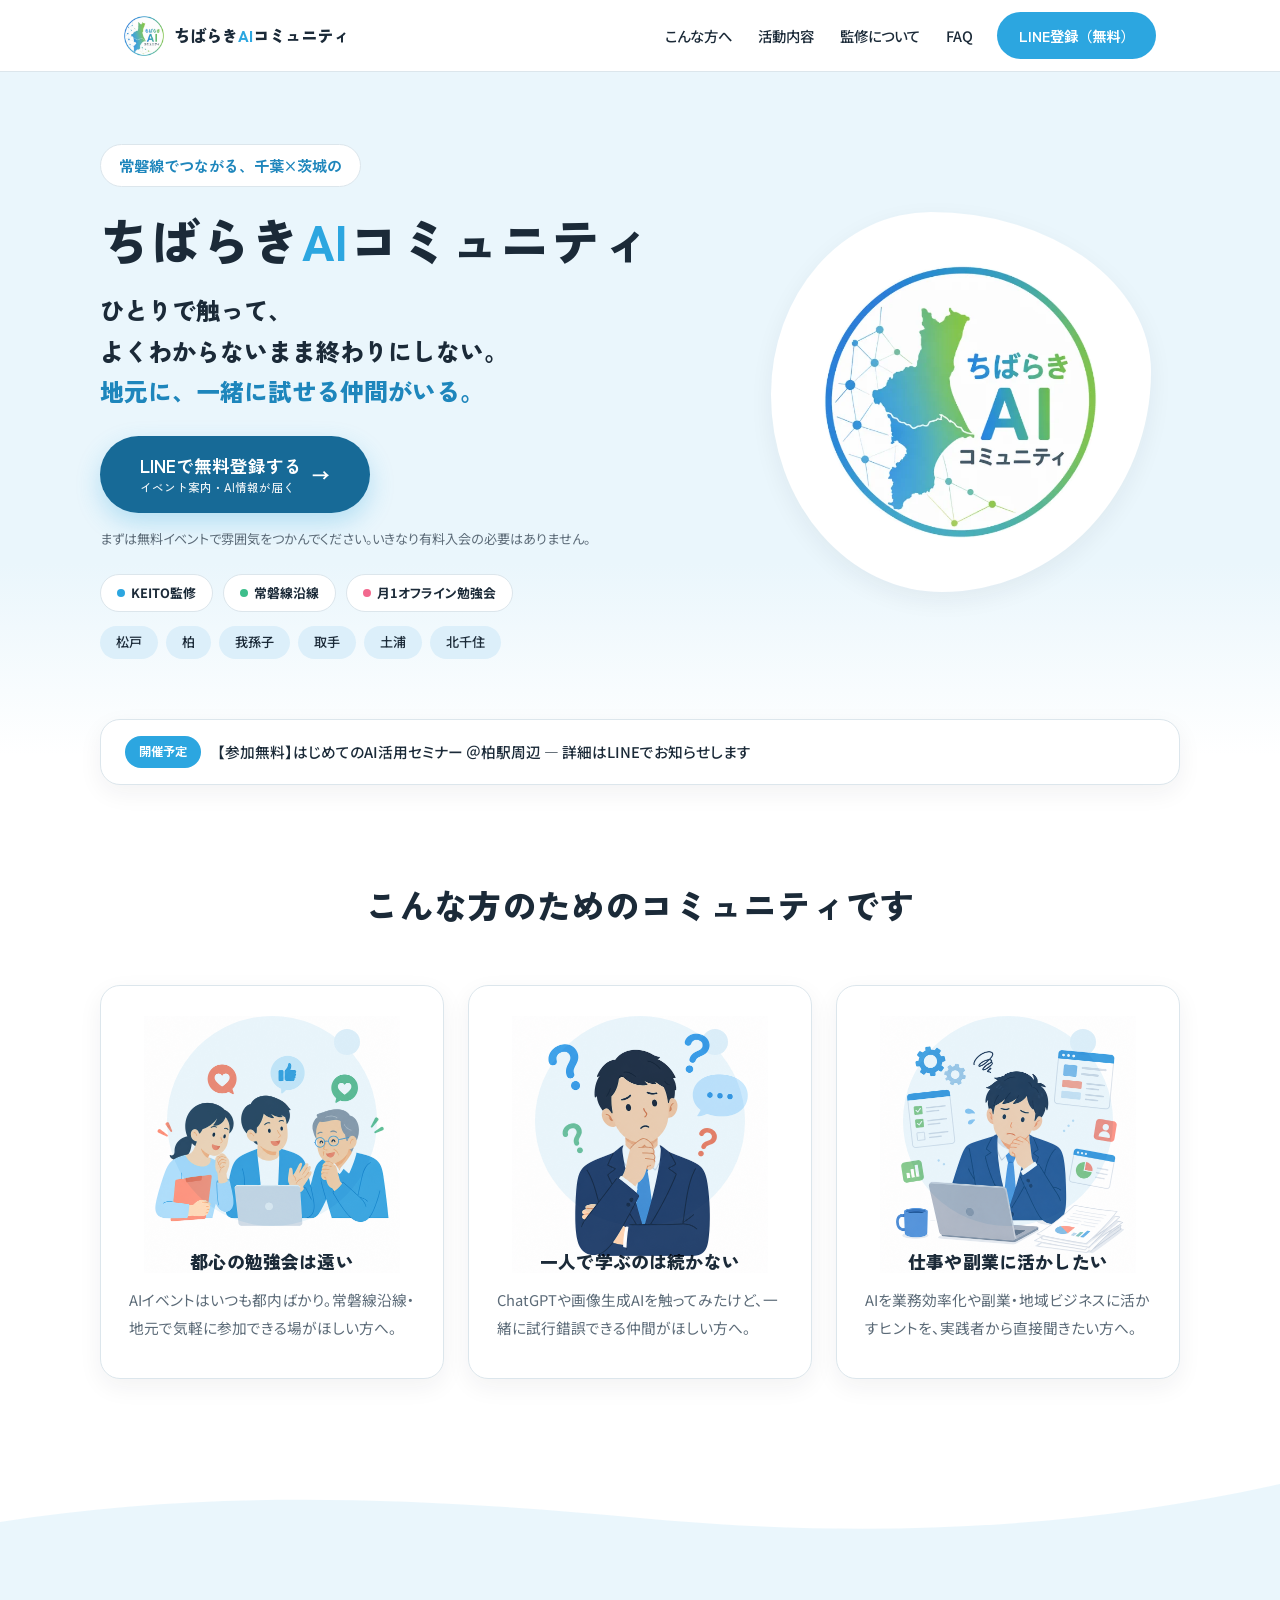
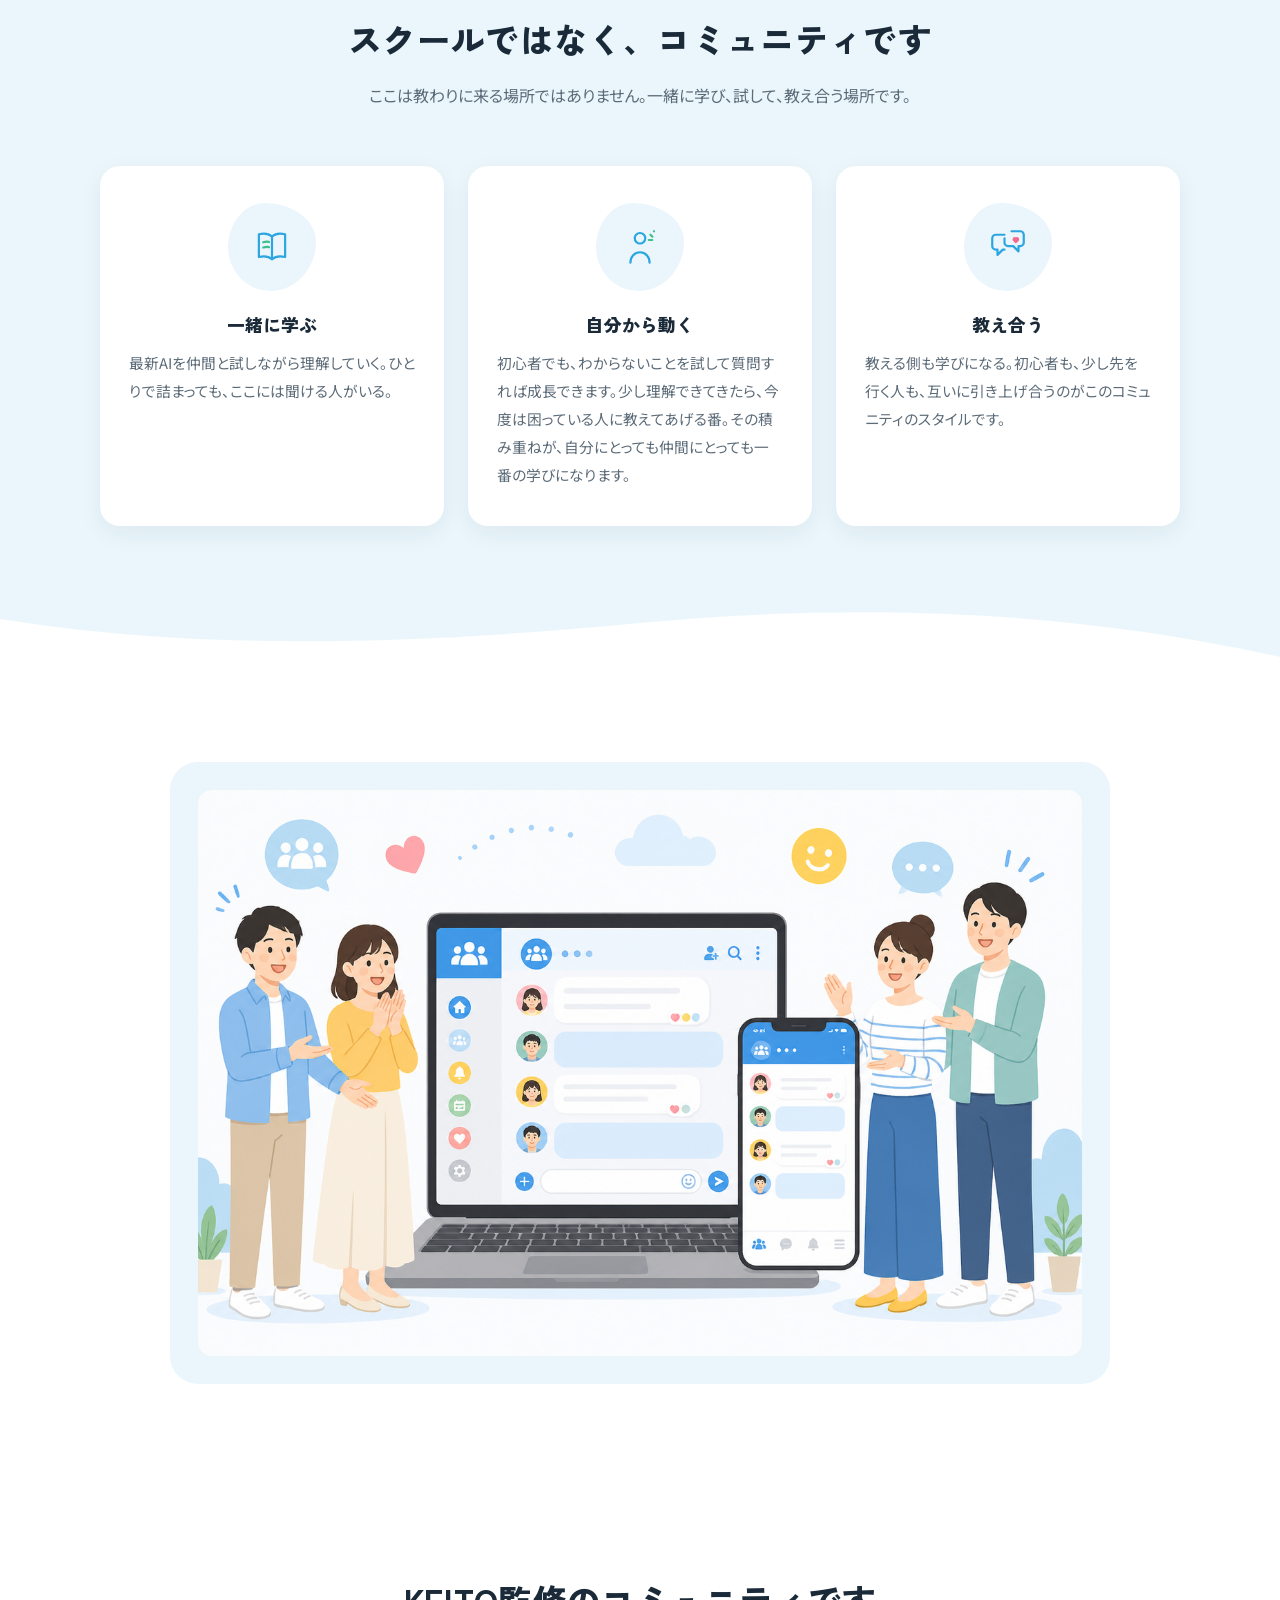
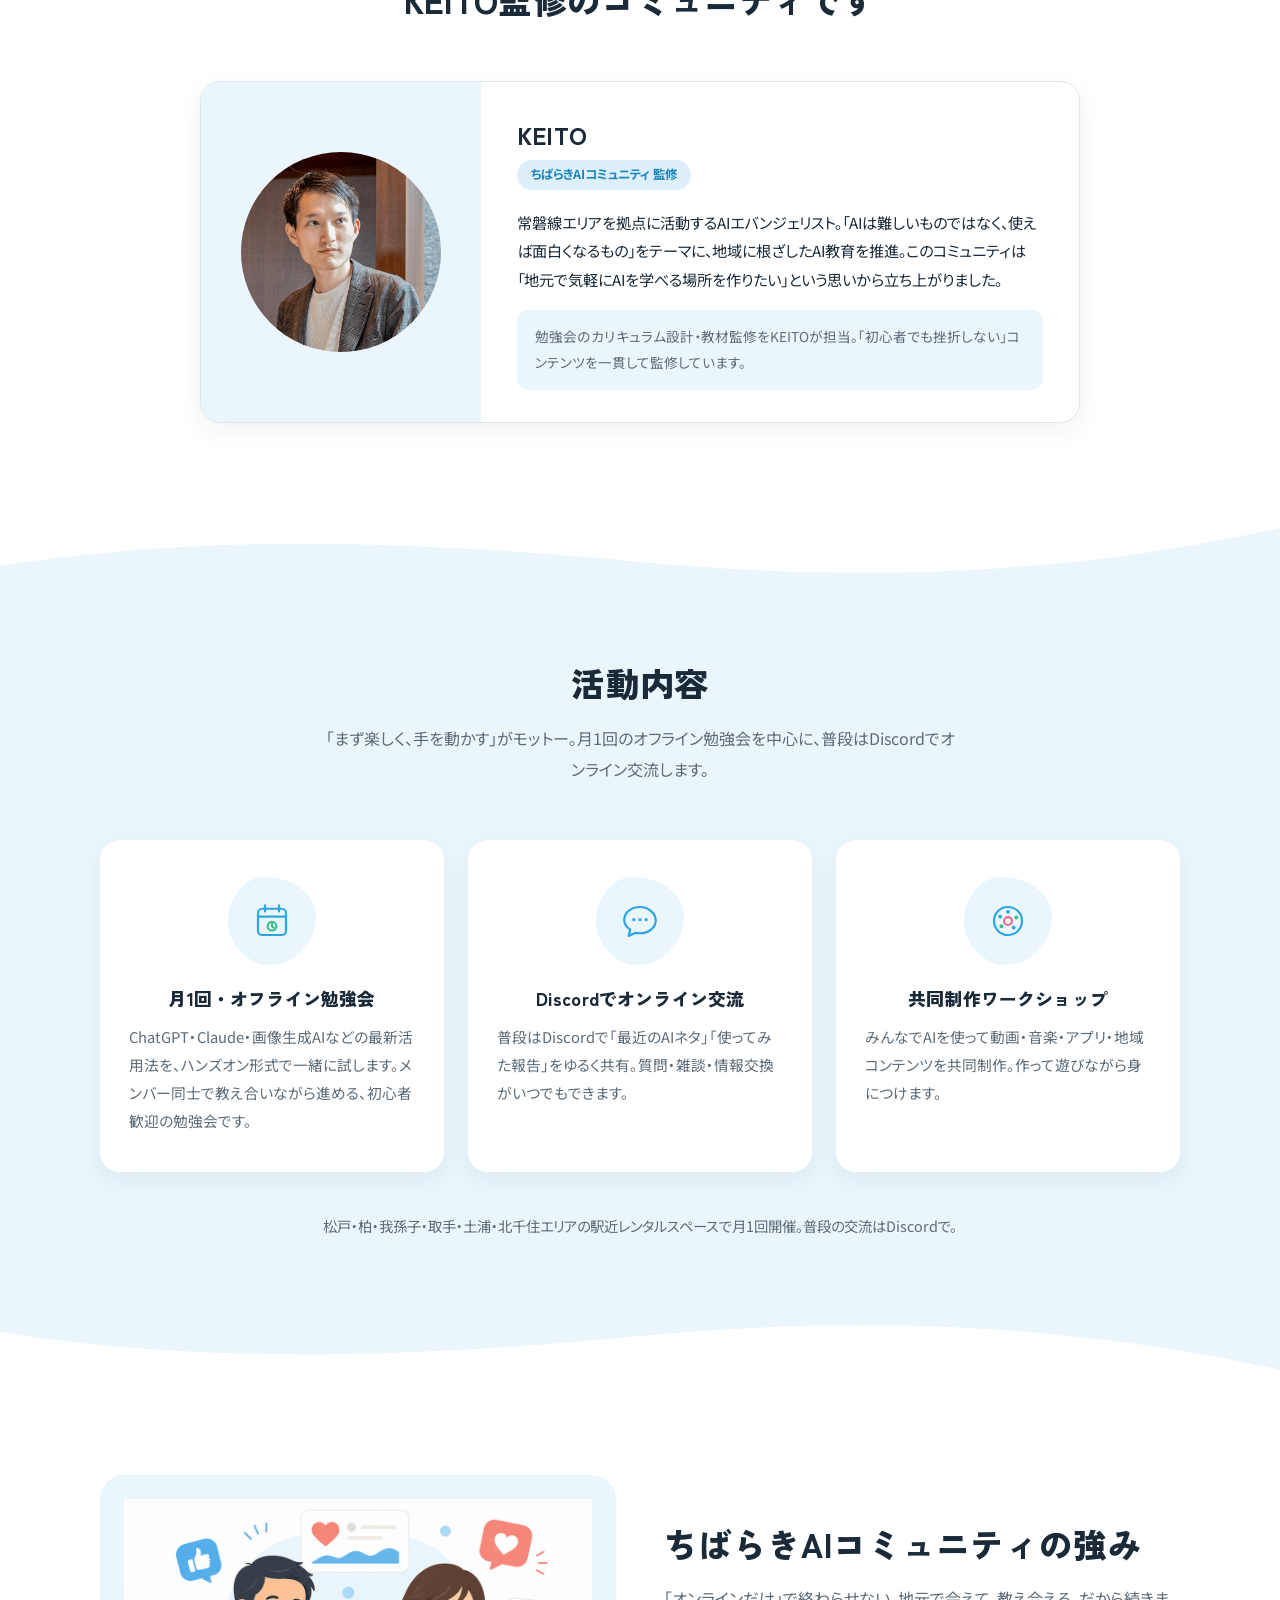
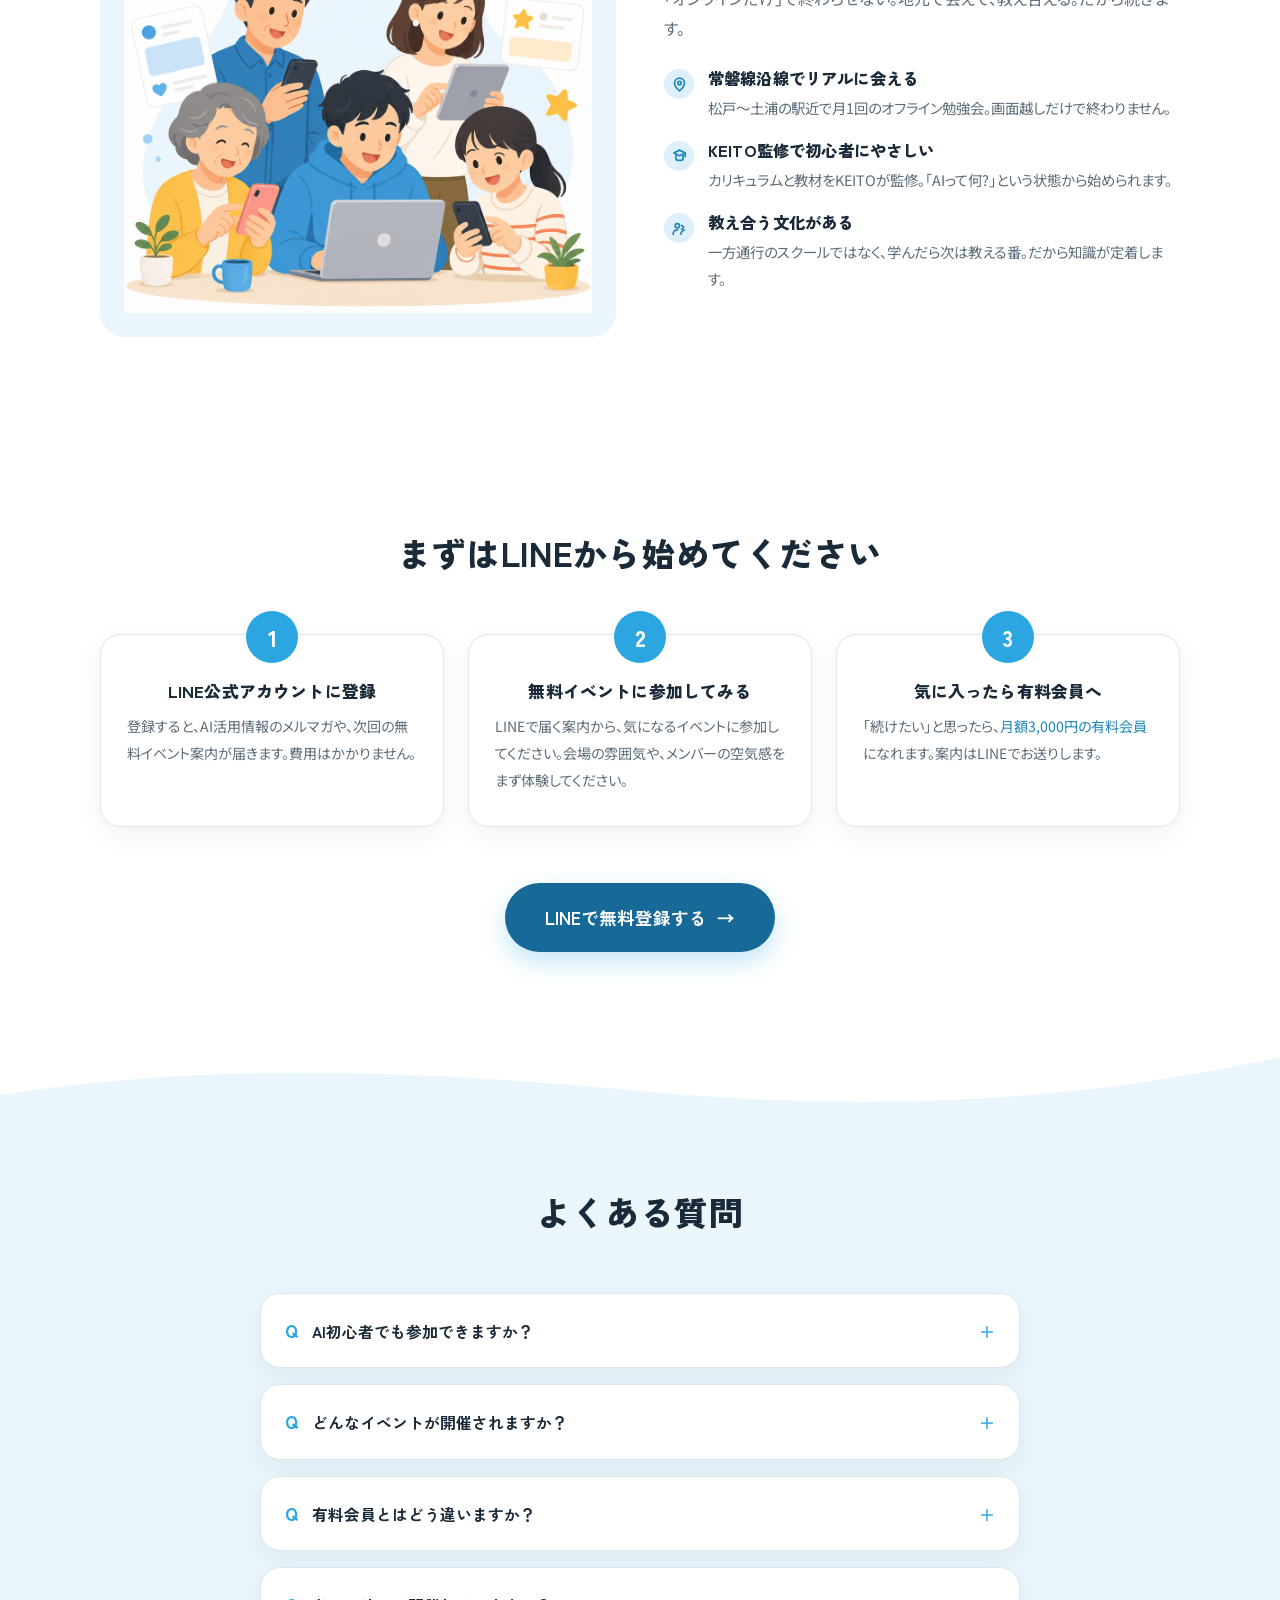
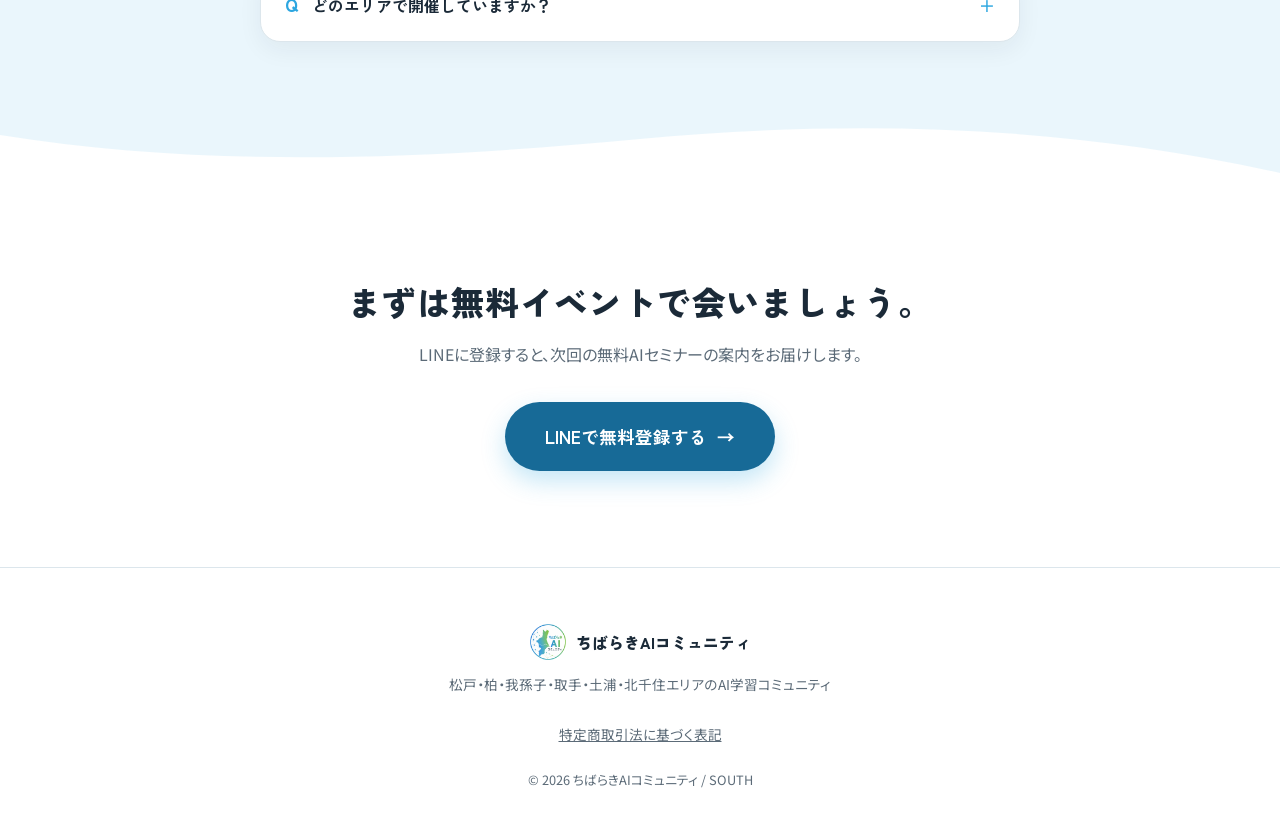
==== index.html @ 7f2c3fdc "design v4 (commune-style): flat illustration 課題 section + center-device & strength 2-col layouts - 課" ====
<!DOCTYPE html>
<html lang="ja">
<head>
  <meta charset="UTF-8">
  <meta name="viewport" content="width=device-width, initial-scale=1.0">
  <title>ちばらきAIコミュニティ｜千葉×茨城・常磐線沿線のAI学習コミュニティ</title>
  <meta name="description" content="松戸・柏・我孫子・取手・土浦・北千住エリアで活動する、オフライン交流重視のAIコミュニティ。KEITOさん監修。まずはLINEでイベント情報を受け取ってください。">
  <meta property="og:title" content="ちばらきAIコミュニティ">
  <meta property="og:description" content="松戸・柏・我孫子・取手・土浦・北千住エリアで活動する、オフライン交流重視のAIコミュニティ。KEITOさん監修。">
  <meta property="og:type" content="website">
  <meta property="og:image" content="assets/logo.png">
  <link rel="icon" type="image/png" href="assets/favicon.png">
  <link rel="apple-touch-icon" href="assets/apple-touch-icon.png">
  <link rel="preconnect" href="https://fonts.googleapis.com">
  <link rel="preconnect" href="https://fonts.gstatic.com" crossorigin>
  <link href="https://fonts.googleapis.com/css2?family=Zen+Kaku+Gothic+New:wght@700;900&family=Noto+Sans+JP:wght@400;500;700&display=swap" rel="stylesheet">
  <link rel="stylesheet" href="style.css">
</head>
<body>

  <header class="site-header">
    <div class="header-inner">
      <a href="index.html" class="brand">
        <img src="assets/logo.webp" alt="ちばらきAIコミュニティ ロゴ" class="brand-logo">
        <span class="brand-name">ちばらき<span class="brand-ai">AI</span>コミュニティ</span>
      </a>
      <nav class="global-nav" aria-label="グローバルナビゲーション">
        <ul>
          <li><a href="#audience">こんな方へ</a></li>
          <li><a href="#activities">活動内容</a></li>
          <li><a href="#keito">監修について</a></li>
          <li><a href="#faq">FAQ</a></li>
        </ul>
      </nav>
      <a href="https://lin.ee/UhTqLIS" class="btn btn-header" target="_blank" rel="noopener noreferrer">LINE登録（無料）</a>
    </div>
  </header>

  <!-- ヒーロー -->
  <section class="hero">
    <div class="hero-inner">
      <div class="hero-text">
        <p class="hero-eyebrow">常磐線でつながる、千葉×茨城の</p>
        <h1 class="hero-title">ちばらき<span class="brand-ai">AI</span>コミュニティ</h1>
        <p class="hero-statement">ひとりで触って、<br>よくわからないまま終わりにしない。<br><span class="statement-strong">地元に、一緒に試せる仲間がいる。</span></p>
        <div class="hero-cta-area">
          <a href="https://lin.ee/UhTqLIS" class="btn btn-primary" target="_blank" rel="noopener noreferrer">
            <span class="btn-inner">
              <span>LINEで無料登録する</span>
              <span class="btn-sub">イベント案内・AI情報が届く</span>
            </span>
            <span class="btn-arrow" aria-hidden="true">→</span>
          </a>
          <p class="hero-note">まずは無料イベントで雰囲気をつかんでください。いきなり有料入会の必要はありません。</p>
        </div>
        <div class="trust-badges" aria-label="コミュニティの特徴">
          <span class="trust-badge"><span class="dot" aria-hidden="true"></span>KEITO監修</span>
          <span class="trust-badge"><span class="dot green" aria-hidden="true"></span>常磐線沿線</span>
          <span class="trust-badge"><span class="dot pink" aria-hidden="true"></span>月1オフライン勉強会</span>
        </div>
        <div class="area-chips" aria-label="活動エリア">
          <span class="area-chip">松戸</span>
          <span class="area-chip">柏</span>
          <span class="area-chip">我孫子</span>
          <span class="area-chip">取手</span>
          <span class="area-chip">土浦</span>
          <span class="area-chip">北千住</span>
        </div>
      </div>
      <div class="hero-visual" aria-hidden="true">
        <div class="hero-blob">
          <img src="assets/logo.webp" alt="">
        </div>
      </div>
    </div>
  </section>

  <!-- お知らせバー -->
  <div class="news-bar">
    <div class="news-bar-inner">
      <span class="news-tag">開催予定</span>
      <p class="news-text">【参加無料】はじめてのAI活用セミナー ＠柏駅周辺 — 詳細はLINEでお知らせします</p>
    </div>
  </div>

  <!-- こんな方へ -->
  <section class="section" id="audience">
    <div class="section-inner">
      <h2 class="section-title reveal">こんな方のためのコミュニティです</h2>
      <div class="card-grid">
        <div class="card card--illus reveal">
          <div class="kadai-figure" aria-hidden="true">
            <img src="assets/illust/kadai-3.png" alt="">
          </div>
          <h3>都心の勉強会は遠い</h3>
          <p>AIイベントはいつも都内ばかり。常磐線沿線・地元で気軽に参加できる場がほしい方へ。</p>
        </div>
        <div class="card card--illus reveal">
          <div class="kadai-figure" aria-hidden="true">
            <img src="assets/illust/kadai-1.png" alt="">
          </div>
          <h3>一人で学ぶのは続かない</h3>
          <p>ChatGPTや画像生成AIを触ってみたけど、一緒に試行錯誤できる仲間がほしい方へ。</p>
        </div>
        <div class="card card--illus reveal">
          <div class="kadai-figure" aria-hidden="true">
            <img src="assets/illust/kadai-2.png" alt="">
          </div>
          <h3>仕事や副業に活かしたい</h3>
          <p>AIを業務効率化や副業・地域ビジネスに活かすヒントを、実践者から直接聞きたい方へ。</p>
        </div>
      </div>
    </div>
  </section>

  <!-- コンセプト -->
  <section class="section sec-sky has-curve-top has-curve-bottom" id="concept">
    <div class="curve curve-top" aria-hidden="true">
      <svg viewBox="0 0 1440 64" preserveAspectRatio="none"><path d="M0,0 L1440,0 L1440,10 C1200,58 960,64 720,44 C480,24 240,14 0,48 Z" fill="#FFFFFF"/></svg>
    </div>
    <div class="section-inner">
      <h2 class="section-title reveal">スクールではなく、コミュニティです</h2>
      <p class="section-lead reveal">ここは教わりに来る場所ではありません。一緒に学び、試して、教え合う場所です。</p>
      <div class="card-grid">
        <div class="card reveal">
          <div class="card-blob" aria-hidden="true">
            <svg viewBox="0 0 48 48" fill="none" stroke="#2CA6E0" stroke-width="2.5" stroke-linecap="round" stroke-linejoin="round">
              <path d="M24 12c-4-3.5-9.5-4-15-2.5v26C14.5 34 20 34.5 24 38c4-3.5 9.5-4 15-2.5v-26C33.5 8 28 8.5 24 12Z"/>
              <path d="M24 12v26"/>
              <path d="M14 18.5c2.3-.6 4.6-.7 6.5-.3M14 24.5c2.3-.6 4.6-.7 6.5-.3" stroke="#3DBE8B"/>
            </svg>
          </div>
          <h3>一緒に学ぶ</h3>
          <p>最新AIを仲間と試しながら理解していく。ひとりで詰まっても、ここには聞ける人がいる。</p>
        </div>
        <div class="card reveal">
          <div class="card-blob" aria-hidden="true">
            <svg viewBox="0 0 48 48" fill="none" stroke="#2CA6E0" stroke-width="2.5" stroke-linecap="round" stroke-linejoin="round">
              <circle cx="24" cy="14" r="6"/>
              <path d="M13 42c0-7 4.9-12 11-12s11 5 11 12"/>
              <path d="M36 10l2.2 2.2M40 6l.01.01" stroke="#3DBE8B"/>
              <path d="M34 16h4" stroke="#3DBE8B"/>
            </svg>
          </div>
          <h3>自分から動く</h3>
          <p>初心者でも、わからないことを試して質問すれば成長できます。少し理解できてきたら、今度は困っている人に教えてあげる番。その積み重ねが、自分にとっても仲間にとっても一番の学びになります。</p>
        </div>
        <div class="card reveal">
          <div class="card-blob" aria-hidden="true">
            <svg viewBox="0 0 48 48" fill="none" stroke="#2CA6E0" stroke-width="2.5" stroke-linecap="round" stroke-linejoin="round">
              <path d="M20 10h-10a4 4 0 0 0-4 4v9a4 4 0 0 0 4 4h2v6l6-6h2"/>
              <path d="M28 6h10a4 4 0 0 1 4 4v9a4 4 0 0 1-4 4h-2v6l-6-6h-6a4 4 0 0 1-4-4v-5"/>
              <path d="M31 12.5c1-1.1 2.7-1.1 3.6 0 .9 1 .9 2.6 0 3.6L31.5 19l-3.1-2.9c-.9-1-.9-2.6 0-3.6 1-1.1 2.6-1.1 3.6 0Z" fill="#F2698E" stroke="none" transform="translate(1.5 1)"/>
            </svg>
          </div>
          <h3>教え合う</h3>
          <p>教える側も学びになる。初心者も、少し先を行く人も、互いに引き上げ合うのがこのコミュニティのスタイルです。</p>
        </div>
      </div>
    </div>
    <div class="curve curve-bottom" aria-hidden="true">
      <svg viewBox="0 0 1440 64" preserveAspectRatio="none"><path d="M0,64 L1440,64 L1440,54 C1200,6 960,0 720,20 C480,40 240,50 0,16 Z" fill="#FFFFFF"/></svg>
    </div>
  </section>

  <!-- ①中央デバイス＋左右人物 -->
  <section class="section device-section">
    <div class="section-inner">
      <div class="device-panel reveal">
        <img src="assets/illust/hero-devices.png" alt="オンラインのDiscordとオフラインの勉強会で、仲間と一緒にAIを学び合うイメージ">
      </div>
    </div>
  </section>

  <!-- 監修 -->
  <section class="section" id="keito">
    <div class="section-inner">
      <h2 class="section-title reveal">KEITO監修のコミュニティです</h2>
      <div class="trust-card reveal">
        <div class="trust-card-photo">
          <img src="assets/keito.png" alt="KEITOさんの写真">
        </div>
        <div class="trust-card-body">
          <h3 class="trust-card-name">KEITO</h3>
          <span class="trust-card-role">ちばらきAIコミュニティ 監修</span>
          <p class="trust-card-bio">常磐線エリアを拠点に活動するAIエバンジェリスト。「AIは難しいものではなく、使えば面白くなるもの」をテーマに、地域に根ざしたAI教育を推進。このコミュニティは「地元で気軽にAIを学べる場所を作りたい」という思いから立ち上がりました。</p>
          <p class="trust-card-note">勉強会のカリキュラム設計・教材監修をKEITOが担当。「初心者でも挫折しない」コンテンツを一貫して監修しています。</p>
        </div>
      </div>
    </div>
  </section>

  <!-- 活動内容 -->
  <section class="section sec-sky has-curve-top has-curve-bottom" id="activities">
    <div class="curve curve-top" aria-hidden="true">
      <svg viewBox="0 0 1440 64" preserveAspectRatio="none"><path d="M0,0 L1440,0 L1440,10 C1200,58 960,64 720,44 C480,24 240,14 0,48 Z" fill="#FFFFFF"/></svg>
    </div>
    <div class="section-inner">
      <h2 class="section-title reveal">活動内容</h2>
      <p class="section-lead reveal">「まず楽しく、手を動かす」がモットー。月1回のオフライン勉強会を中心に、普段はDiscordでオンライン交流します。</p>
      <div class="card-grid">
        <div class="card reveal">
          <div class="card-blob" aria-hidden="true">
            <svg viewBox="0 0 48 48" fill="none" stroke="#2CA6E0" stroke-width="2.5" stroke-linecap="round" stroke-linejoin="round">
              <rect x="8" y="10" width="32" height="30" rx="5"/>
              <path d="M8 19h32"/>
              <path d="M16 6v7M32 6v7"/>
              <circle cx="24" cy="30" r="5" stroke="#3DBE8B"/>
              <path d="M24 27.5v2.5l1.8 1.5" stroke="#3DBE8B"/>
            </svg>
          </div>
          <h3>月1回・オフライン勉強会</h3>
          <p>ChatGPT・Claude・画像生成AIなどの最新活用法を、ハンズオン形式で一緒に試します。メンバー同士で教え合いながら進める、初心者歓迎の勉強会です。</p>
        </div>
        <div class="card reveal">
          <div class="card-blob" aria-hidden="true">
            <svg viewBox="0 0 48 48" fill="none" stroke="#2CA6E0" stroke-width="2.5" stroke-linecap="round" stroke-linejoin="round">
              <path d="M24 8c-9.9 0-18 6.5-18 14.5 0 4.6 2.7 8.7 6.9 11.3L11 41l8-3.5c1.6.3 3.3.5 5 .5 9.9 0 18-6.5 18-14.5S33.9 8 24 8Z"/>
              <circle cx="17" cy="22.5" r="1.8" fill="#2CA6E0" stroke="none"/>
              <circle cx="24" cy="22.5" r="1.8" fill="#2CA6E0" stroke="none"/>
              <circle cx="31" cy="22.5" r="1.8" fill="#2CA6E0" stroke="none"/>
            </svg>
          </div>
          <h3>Discordでオンライン交流</h3>
          <p>普段はDiscordで「最近のAIネタ」「使ってみた報告」をゆるく共有。質問・雑談・情報交換がいつでもできます。</p>
        </div>
        <div class="card reveal">
          <div class="card-blob" aria-hidden="true">
            <svg viewBox="0 0 48 48" fill="none" stroke="#2CA6E0" stroke-width="2.5" stroke-linecap="round" stroke-linejoin="round">
              <circle cx="24" cy="24" r="16"/>
              <circle cx="24" cy="24" r="4.5" stroke="#F2698E"/>
              <circle cx="24" cy="13.5" r="2.2" fill="#2CA6E0" stroke="none"/>
              <circle cx="33.5" cy="20" r="2.2" fill="#3DBE8B" stroke="none"/>
              <circle cx="30.5" cy="31.5" r="2.2" fill="#2CA6E0" stroke="none"/>
              <circle cx="16.5" cy="30" r="2.2" fill="#3DBE8B" stroke="none"/>
              <circle cx="15" cy="19" r="2.2" fill="#2CA6E0" stroke="none"/>
            </svg>
          </div>
          <h3>共同制作ワークショップ</h3>
          <p>みんなでAIを使って動画・音楽・アプリ・地域コンテンツを共同制作。作って遊びながら身につけます。</p>
        </div>
      </div>
      <p class="grid-note reveal">松戸・柏・我孫子・取手・土浦・北千住エリアの駅近レンタルスペースで月1回開催。普段の交流はDiscordで。</p>
    </div>
    <div class="curve curve-bottom" aria-hidden="true">
      <svg viewBox="0 0 1440 64" preserveAspectRatio="none"><path d="M0,64 L1440,64 L1440,54 C1200,6 960,0 720,20 C480,40 240,50 0,16 Z" fill="#FFFFFF"/></svg>
    </div>
  </section>

  <!-- ②左大イラスト＋右テキスト：ちばらきAIの強み -->
  <section class="section strength-section">
    <div class="section-inner">
      <div class="strength-grid">
        <div class="strength-visual reveal">
          <img src="assets/illust/strength-group.png" alt="スマホ・PC・タブレットを使いながら、世代を超えて交流するちばらきAIコミュニティのメンバー">
        </div>
        <div class="strength-body reveal">
          <h2 class="section-title">ちばらきAIコミュニティの強み</h2>
          <p class="strength-lead">「オンラインだけ」で終わらせない。地元で会えて、教え合える。だから続きます。</p>
          <ul class="strength-list">
            <li>
              <span class="strength-ic" aria-hidden="true">
                <svg viewBox="0 0 24 24" fill="none" stroke="#1E86BC" stroke-width="2.4" stroke-linecap="round" stroke-linejoin="round"><path d="M12 21s-7-5.5-7-11a7 7 0 0 1 14 0c0 5.5-7 11-7 11Z"/><circle cx="12" cy="10" r="2.4"/></svg>
              </span>
              <div>
                <h3>常磐線沿線でリアルに会える</h3>
                <p>松戸〜土浦の駅近で月1回のオフライン勉強会。画面越しだけで終わりません。</p>
              </div>
            </li>
            <li>
              <span class="strength-ic" aria-hidden="true">
                <svg viewBox="0 0 24 24" fill="none" stroke="#1E86BC" stroke-width="2.4" stroke-linecap="round" stroke-linejoin="round"><path d="M4 7l8-4 8 4-8 4-8-4Z"/><path d="M7 9.5V15c0 1.4 2.2 2.5 5 2.5s5-1.1 5-2.5V9.5"/><path d="M20 7v5"/></svg>
              </span>
              <div>
                <h3>KEITO監修で初心者にやさしい</h3>
                <p>カリキュラムと教材をKEITOが監修。「AIって何?」という状態から始められます。</p>
              </div>
            </li>
            <li>
              <span class="strength-ic" aria-hidden="true">
                <svg viewBox="0 0 24 24" fill="none" stroke="#1E86BC" stroke-width="2.4" stroke-linecap="round" stroke-linejoin="round"><path d="M9 11a3 3 0 1 0 0-6 3 3 0 0 0 0 6Z"/><path d="M3 20c0-3.3 2.7-6 6-6"/><path d="M15 13a2.6 2.6 0 1 0 0-5.2"/><path d="M14 20c0-2.8 2-5 5-5.5"/></svg>
              </span>
              <div>
                <h3>教え合う文化がある</h3>
                <p>一方通行のスクールではなく、学んだら次は教える番。だから知識が定着します。</p>
              </div>
            </li>
          </ul>
        </div>
      </div>
    </div>
  </section>

  <!-- ステップ -->
  <section class="section" id="steps">
    <div class="section-inner">
      <h2 class="section-title reveal">まずはLINEから始めてください</h2>
      <div class="step-list">
        <div class="step-item reveal">
          <span class="step-num" aria-hidden="true">1</span>
          <h3>LINE公式アカウントに登録</h3>
          <p>登録すると、AI活用情報のメルマガや、次回の無料イベント案内が届きます。費用はかかりません。</p>
        </div>
        <div class="step-item reveal">
          <span class="step-num" aria-hidden="true">2</span>
          <h3>無料イベントに参加してみる</h3>
          <p>LINEで届く案内から、気になるイベントに参加してください。会場の雰囲気や、メンバーの空気感をまず体験してください。</p>
        </div>
        <div class="step-item reveal">
          <span class="step-num" aria-hidden="true">3</span>
          <h3>気に入ったら有料会員へ</h3>
          <p>「続けたい」と思ったら、<a href="membership.html">月額3,000円の有料会員</a>になれます。案内はLINEでお送りします。</p>
        </div>
      </div>
      <div class="step-cta reveal">
        <a href="https://lin.ee/UhTqLIS" class="btn btn-primary" target="_blank" rel="noopener noreferrer">LINEで無料登録する <span class="btn-arrow" aria-hidden="true">→</span></a>
      </div>
    </div>
  </section>

  <!-- FAQ -->
  <section class="section sec-sky has-curve-top has-curve-bottom" id="faq">
    <div class="curve curve-top" aria-hidden="true">
      <svg viewBox="0 0 1440 64" preserveAspectRatio="none"><path d="M0,0 L1440,0 L1440,10 C1200,58 960,64 720,44 C480,24 240,14 0,48 Z" fill="#FFFFFF"/></svg>
    </div>
    <div class="section-inner">
      <h2 class="section-title reveal">よくある質問</h2>
      <div class="faq-list">
        <details class="faq-item reveal">
          <summary><span class="faq-q">Q</span>AI初心者でも参加できますか？<span class="faq-toggle" aria-hidden="true">＋</span></summary>
          <p class="faq-a">はい、むしろ初心者歓迎です。「AIって何?」という状態から参加された方も多く、講師とメンバーが丁寧にサポートします。</p>
        </details>
        <details class="faq-item reveal">
          <summary><span class="faq-q">Q</span>どんなイベントが開催されますか？<span class="faq-toggle" aria-hidden="true">＋</span></summary>
          <p class="faq-a">月1回のオフライン勉強会を開催しています。普段はDiscordでオンライン交流します。直近の開催情報はLINEでお知らせします。</p>
        </details>
        <details class="faq-item reveal">
          <summary><span class="faq-q">Q</span>有料会員とはどう違いますか？<span class="faq-toggle" aria-hidden="true">＋</span></summary>
          <p class="faq-a">LINE登録（無料）はイベント情報とAIメルマガを受け取れます。有料会員（月額3,000円）は月1回オフライン勉強会・Discord・アーカイブが使えます。案内はLINEでお送りします。</p>
        </details>
        <details class="faq-item reveal">
          <summary><span class="faq-q">Q</span>どのエリアで開催していますか？<span class="faq-toggle" aria-hidden="true">＋</span></summary>
          <p class="faq-a">松戸・柏・我孫子・取手・土浦・北千住エリアの駅近会場を中心に開催しています。このエリアに通勤・通学・在住の方が主な対象です。</p>
        </details>
      </div>
    </div>
    <div class="curve curve-bottom" aria-hidden="true">
      <svg viewBox="0 0 1440 64" preserveAspectRatio="none"><path d="M0,64 L1440,64 L1440,54 C1200,6 960,0 720,20 C480,40 240,50 0,16 Z" fill="#FFFFFF"/></svg>
    </div>
  </section>

  <!-- 最終CTA -->
  <section class="section final-cta" id="join">
    <div class="section-inner narrow">
      <h2 class="section-title reveal">まずは無料イベントで会いましょう。</h2>
      <p class="reveal">LINEに登録すると、次回の無料AIセミナーの案内をお届けします。</p>
      <div class="reveal">
        <a href="https://lin.ee/UhTqLIS" class="btn btn-primary" target="_blank" rel="noopener noreferrer">LINEで無料登録する <span class="btn-arrow" aria-hidden="true">→</span></a>
      </div>
    </div>
  </section>

  <footer class="site-footer">
    <div class="footer-inner">
      <div class="footer-brand">
        <img src="assets/logo.webp" alt="">
        <span>ちばらきAIコミュニティ</span>
      </div>
      <p class="footer-area">松戸・柏・我孫子・取手・土浦・北千住エリアのAI学習コミュニティ</p>
      <p class="footer-links"><a href="tokushoho.html">特定商取引法に基づく表記</a></p>
      <p class="copyright">&copy; 2026 ちばらきAIコミュニティ / SOUTH</p>
    </div>
  </footer>

  <script>
    (function () {
      var els = document.querySelectorAll('.reveal');
      if (window.matchMedia('(prefers-reduced-motion: reduce)').matches || !('IntersectionObserver' in window)) {
        els.forEach(function (el) { el.classList.add('in'); });
        return;
      }
      var io = new IntersectionObserver(function (entries) {
        entries.forEach(function (e) {
          if (e.isIntersecting) { e.target.classList.add('in'); io.unobserve(e.target); }
        });
      }, { threshold: 0.12 });
      els.forEach(function (el) { io.observe(el); });
    })();
  </script>

</body>
</html>
---- style.css ----
/* quality-web-jp · macrostructure: Trust SaaS LP · tone: friendly-sky-blue-community · ref: commune.co.jp */

/* ============================================================
   ちばらきAIコミュニティ — v4 "Commune-style"
   水色プライマリ / 白基調 / 太ゴシック黒見出し / 丸ピルCTA
   角丸カード20px / 淡い水色blob / 曲線セクション区切り
   ============================================================ */

:root {
  --primary:       #2CA6E0;
  --primary-deep:  #1E86BC;
  --sky-pale:      #EAF6FC;
  --sky-pale-2:    #DCEFFA;
  --accent-green:  #3DBE8B;
  --accent-pink:   #F2698E;
  --ink:           #1B2A38;
  --muted:         #5C6B78;
  --border:        #DCE6EC;
  --bg:            #FFFFFF;

  --font-head: "Zen Kaku Gothic New", "Noto Sans JP", sans-serif;
  --font-body: "Noto Sans JP", sans-serif;

  --radius-card: 20px;
  --radius-pill: 999px;
  --shadow-card: 0 8px 24px rgba(27, 42, 56, .06);
  --shadow-cta:  0 10px 24px rgba(44, 166, 224, .28);

  --w-content: 1080px;
  --w-narrow:  760px;
}

/* ---------- Reset / Base ---------- */
*, *::before, *::after { box-sizing: border-box; margin: 0; padding: 0; }

html { scroll-behavior: smooth; }

body {
  font-family: var(--font-body);
  font-weight: 400;
  color: var(--ink);
  background: var(--bg);
  line-height: 1.9;
  font-feature-settings: "palt";
  -webkit-font-smoothing: antialiased;
}

img { max-width: 100%; height: auto; display: block; }

a { color: var(--primary-deep); text-decoration: none; }
a:hover { text-decoration: underline; }

h1, h2, h3 {
  font-family: var(--font-head);
  font-weight: 900;
  font-style: normal;
  line-height: 1.45;
  letter-spacing: .01em;
}

ul, ol { list-style: none; }

/* ---------- Layout ---------- */
.section { padding: 96px 24px; }
.section-inner { max-width: var(--w-content); margin: 0 auto; }
.section-inner.narrow { max-width: var(--w-narrow); }

.sec-sky { background: var(--sky-pale); position: relative; }

.section-title {
  font-size: clamp(1.5rem, 3.4vw, 2.1rem);
  text-align: center;
  margin-bottom: 16px;
}
.section-lead {
  text-align: center;
  color: var(--muted);
  max-width: 640px;
  margin: 0 auto 56px;
}
.section-title + .card-grid,
.section-title + .step-list,
.section-title + .faq-list { margin-top: 56px; }

/* ---------- 曲線セクション区切り ---------- */
.curve {
  position: absolute;
  left: 0;
  width: 100%;
  overflow: hidden;
  line-height: 0;
  pointer-events: none;
}
.curve svg { display: block; width: 100%; height: 64px; }
.curve-top { top: -1px; }
.curve-bottom { bottom: -1px; }
.sec-sky.has-curve-top { padding-top: 140px; }
.sec-sky.has-curve-bottom { padding-bottom: 140px; }

/* ---------- ボタン ---------- */
.btn {
  display: inline-flex;
  align-items: center;
  justify-content: center;
  gap: 10px;
  border-radius: var(--radius-pill);
  font-family: var(--font-head);
  font-weight: 700;
  text-decoration: none;
  cursor: pointer;
  border: none;
  transition: transform .18s ease, background-color .18s ease, box-shadow .18s ease;
}
.btn:hover { text-decoration: none; }

.btn-primary {
  background: var(--primary);
  color: #fff;
  padding: 18px 40px;
  font-size: 1.1rem;
  box-shadow: var(--shadow-cta);
}
.btn-primary:hover {
  background: var(--primary-deep);
  transform: scale(.97);
}
.btn-primary .btn-arrow { font-family: var(--font-body); font-weight: 700; }

.btn-inner { display: flex; flex-direction: column; align-items: flex-start; line-height: 1.4; }
.btn-sub { font-size: .72rem; font-weight: 500; opacity: .92; }

.btn-header {
  background: var(--primary);
  color: #fff;
  padding: 10px 22px;
  font-size: .9rem;
  box-shadow: none;
}
.btn-header:hover { background: var(--primary-deep); transform: scale(.97); }

.btn-ghost {
  background: #fff;
  color: var(--primary-deep);
  border: 2px solid var(--primary);
  padding: 14px 32px;
  font-size: 1rem;
}
.btn-ghost:hover { background: var(--sky-pale); transform: scale(.97); }

.btn-disabled {
  background: var(--sky-pale-2);
  color: var(--muted);
  padding: 18px 40px;
  font-size: 1.05rem;
  cursor: not-allowed;
  box-shadow: none;
}
.btn-block { width: 100%; }

/* ---------- ヘッダー ---------- */
.site-header {
  position: sticky;
  top: 0;
  z-index: 100;
  background: rgba(255, 255, 255, .96);
  backdrop-filter: blur(8px);
  border-bottom: 1px solid var(--border);
}
.header-inner {
  max-width: var(--w-content);
  margin: 0 auto;
  padding: 12px 24px;
  display: flex;
  align-items: center;
  gap: 24px;
}
.brand { display: flex; align-items: center; gap: 10px; text-decoration: none; }
.brand:hover { text-decoration: none; }
.brand-logo { width: 40px; height: 40px; object-fit: contain; }
.brand-name {
  font-family: var(--font-head);
  font-weight: 900;
  font-size: 1.02rem;
  color: var(--ink);
  white-space: nowrap;
}
.brand-name .brand-ai { color: var(--primary); }

.global-nav { margin-left: auto; }
.global-nav ul { display: flex; gap: 26px; }
.global-nav a {
  font-size: .9rem;
  font-weight: 500;
  color: var(--ink);
}
.global-nav a:hover { color: var(--primary-deep); text-decoration: none; }

/* ---------- ヒーロー ---------- */
.hero {
  position: relative;
  background: linear-gradient(180deg, var(--sky-pale) 0%, var(--sky-pale) 72%, #fff 100%);
  padding: 72px 24px 96px;
  overflow: hidden;
}
.hero-inner {
  max-width: var(--w-content);
  margin: 0 auto;
  display: grid;
  grid-template-columns: 1.15fr .85fr;
  gap: 48px;
  align-items: center;
}

.hero-eyebrow {
  display: inline-block;
  font-family: var(--font-head);
  font-weight: 700;
  font-size: .95rem;
  color: var(--primary-deep);
  background: #fff;
  border: 1px solid var(--border);
  border-radius: var(--radius-pill);
  padding: 6px 18px;
  margin-bottom: 20px;
}
.hero-title {
  font-size: clamp(2rem, 5vw, 3.1rem);
  line-height: 1.3;
  margin-bottom: 18px;
}
.hero-title .brand-ai { color: var(--primary); }
.hero-statement {
  font-family: var(--font-head);
  font-weight: 900;
  font-size: clamp(1.15rem, 2.6vw, 1.5rem);
  line-height: 1.7;
  margin-bottom: 24px;
}
.hero-statement .statement-strong { color: var(--primary-deep); }

.hero-cta-area { margin-bottom: 18px; }
.hero-note { font-size: .82rem; color: var(--muted); margin-top: 14px; }

/* 信頼バッジ帯 */
.trust-badges {
  display: flex;
  flex-wrap: wrap;
  gap: 10px;
  margin-top: 22px;
}
.trust-badge {
  display: inline-flex;
  align-items: center;
  gap: 6px;
  background: #fff;
  border: 1px solid var(--border);
  border-radius: var(--radius-pill);
  padding: 6px 16px;
  font-size: .8rem;
  font-weight: 700;
  color: var(--ink);
}
.trust-badge .dot {
  width: 8px;
  height: 8px;
  border-radius: 50%;
  background: var(--primary);
  flex: none;
}
.trust-badge .dot.green { background: var(--accent-green); }
.trust-badge .dot.pink { background: var(--accent-pink); }

/* エリアチップ */
.area-chips {
  display: flex;
  flex-wrap: wrap;
  gap: 8px;
  margin-top: 14px;
}
.area-chip {
  background: var(--sky-pale-2);
  color: var(--ink);
  border-radius: var(--radius-pill);
  padding: 4px 16px;
  font-size: .82rem;
  font-weight: 500;
}

/* ヒーロー右ビジュアル */
.hero-visual { position: relative; display: grid; place-items: center; }
.hero-blob {
  width: min(380px, 80vw);
  aspect-ratio: 1;
  background: #fff;
  border-radius: 42% 58% 55% 45% / 48% 42% 58% 52%;
  display: grid;
  place-items: center;
  box-shadow: var(--shadow-card);
  animation: blob-float 7s ease-in-out infinite;
}
.hero-blob img { width: 72%; height: auto; object-fit: contain; }
.hero-visual::before,
.hero-visual::after {
  content: "";
  position: absolute;
  border-radius: 50%;
  z-index: -1;
}
.hero-visual::before {
  width: 90px; height: 90px;
  background: var(--sky-pale-2);
  top: 4%; left: 2%;
}
.hero-visual::after {
  width: 48px; height: 48px;
  background: var(--sky-pale-2);
  bottom: 8%; right: 6%;
}

@keyframes blob-float {
  0%, 100% { transform: translateY(0); }
  50% { transform: translateY(-10px); }
}

/* ---------- お知らせバー ---------- */
.news-bar { padding: 0 24px; margin-top: -36px; position: relative; z-index: 5; }
.news-bar-inner {
  max-width: var(--w-content);
  margin: 0 auto;
  background: #fff;
  border: 1px solid var(--border);
  border-radius: var(--radius-card);
  box-shadow: var(--shadow-card);
  padding: 16px 24px;
  display: flex;
  align-items: center;
  gap: 16px;
  flex-wrap: wrap;
}
.news-tag {
  flex: none;
  background: var(--primary);
  color: #fff;
  font-family: var(--font-head);
  font-weight: 700;
  font-size: .78rem;
  border-radius: var(--radius-pill);
  padding: 4px 14px;
}
.news-text { font-size: .92rem; font-weight: 500; }

/* ---------- カード ---------- */
.card-grid {
  display: grid;
  grid-template-columns: repeat(3, 1fr);
  gap: 24px;
}
.card {
  background: #fff;
  border: 1px solid var(--border);
  border-radius: var(--radius-card);
  box-shadow: var(--shadow-card);
  padding: 36px 28px;
  text-align: center;
}
.sec-sky .card { border-color: transparent; }

.card-blob {
  width: 88px;
  height: 88px;
  margin: 0 auto 20px;
  background: var(--sky-pale);
  border-radius: 42% 58% 52% 48% / 50% 44% 56% 50%;
  display: grid;
  place-items: center;
}
.card-blob svg { width: 42px; height: 42px; }
.card h3 { font-size: 1.12rem; margin-bottom: 12px; }
.card p { font-size: .92rem; color: var(--muted); text-align: left; }

.grid-note {
  text-align: center;
  color: var(--muted);
  font-size: .9rem;
  margin-top: 40px;
}

/* ---------- 監修（KEITO）信頼カード ---------- */
.trust-card {
  display: grid;
  grid-template-columns: 280px 1fr;
  gap: 0;
  background: #fff;
  border: 1px solid var(--border);
  border-radius: var(--radius-card);
  box-shadow: var(--shadow-card);
  overflow: hidden;
  max-width: 880px;
  margin: 56px auto 0;
}
.trust-card-photo {
  background: var(--sky-pale);
  display: grid;
  place-items: center;
  padding: 24px;
}
.trust-card-photo img {
  width: 200px;
  height: 200px;
  object-fit: cover;
  border-radius: 50%;
  background: #fff;
}
.trust-card-body { padding: 36px 36px 32px; }
.trust-card-name { font-size: 1.5rem; line-height: 1.4; }
.trust-card-role {
  display: inline-block;
  background: var(--sky-pale-2);
  color: var(--primary-deep);
  font-size: .78rem;
  font-weight: 700;
  border-radius: var(--radius-pill);
  padding: 3px 14px;
  margin: 8px 0 18px;
}
.trust-card-bio { font-size: .95rem; color: var(--ink); margin-bottom: 16px; }
.trust-card-note {
  font-size: .85rem;
  color: var(--muted);
  background: var(--sky-pale);
  border-radius: 12px;
  padding: 14px 18px;
}

/* ---------- ステップ ---------- */
.step-list {
  display: grid;
  grid-template-columns: repeat(3, 1fr);
  gap: 24px;
  counter-reset: step;
}
.step-list.cols-4 { grid-template-columns: repeat(4, 1fr); }
.step-item {
  position: relative;
  background: #fff;
  border: 1px solid var(--border);
  border-radius: var(--radius-card);
  box-shadow: var(--shadow-card);
  padding: 44px 26px 32px;
  text-align: center;
  counter-increment: step;
}
.step-num {
  position: absolute;
  top: -24px;
  left: 50%;
  transform: translateX(-50%);
  width: 52px;
  height: 52px;
  border-radius: 50%;
  background: var(--primary);
  color: #fff;
  font-family: var(--font-head);
  font-weight: 900;
  font-size: 1.4rem;
  display: grid;
  place-items: center;
}
.step-item h3 { font-size: 1.05rem; margin-bottom: 10px; }
.step-item p { font-size: .88rem; color: var(--muted); text-align: left; }
.step-list { margin-top: 72px; }

.step-cta { text-align: center; margin-top: 56px; }

/* ---------- FAQ ---------- */
.faq-list { max-width: var(--w-narrow); margin: 56px auto 0; display: grid; gap: 16px; }
.faq-item {
  background: #fff;
  border: 1px solid var(--border);
  border-radius: var(--radius-card);
  box-shadow: var(--shadow-card);
  overflow: hidden;
}
.faq-item summary {
  list-style: none;
  cursor: pointer;
  display: flex;
  align-items: baseline;
  gap: 14px;
  padding: 20px 24px;
  font-family: var(--font-head);
  font-weight: 700;
  font-size: .98rem;
}
.faq-item summary::-webkit-details-marker { display: none; }
.faq-q {
  flex: none;
  color: var(--primary);
  font-weight: 900;
  font-size: 1.1rem;
}
.faq-toggle {
  margin-left: auto;
  color: var(--primary);
  font-weight: 700;
  transition: transform .2s ease;
}
.faq-item[open] .faq-toggle { transform: rotate(45deg); }
.faq-a {
  padding: 0 24px 22px 62px;
  font-size: .92rem;
  color: var(--muted);
}

/* ---------- 最終CTA ---------- */
.final-cta { text-align: center; }
.final-cta .section-title { margin-bottom: 12px; }
.final-cta p { color: var(--muted); margin-bottom: 32px; }

/* ---------- フッタ ---------- */
.site-footer {
  background: #fff;
  border-top: 1px solid var(--border);
  padding: 56px 24px 40px;
}
.footer-inner {
  max-width: var(--w-content);
  margin: 0 auto;
  text-align: center;
}
.footer-brand {
  display: inline-flex;
  align-items: center;
  gap: 10px;
  margin-bottom: 12px;
}
.footer-brand img { width: 36px; height: 36px; object-fit: contain; }
.footer-brand span {
  font-family: var(--font-head);
  font-weight: 900;
  font-size: 1rem;
}
.footer-area { font-size: .85rem; color: var(--muted); margin-bottom: 20px; }
.footer-links { margin-bottom: 20px; }
.footer-links a { font-size: .85rem; color: var(--muted); text-decoration: underline; }
.footer-links a:hover { color: var(--primary-deep); }
.copyright { font-size: .8rem; color: var(--muted); }

/* ---------- membership ---------- */
.page-hero {
  background: linear-gradient(180deg, var(--sky-pale) 0%, #fff 100%);
  padding: 72px 24px 56px;
  text-align: center;
}
.page-hero h1 { font-size: clamp(1.7rem, 4vw, 2.4rem); margin-bottom: 14px; }
.page-hero p { color: var(--muted); }

.price-card {
  max-width: 560px;
  margin: 0 auto;
  background: #fff;
  border: 2px solid var(--primary);
  border-radius: var(--radius-card);
  box-shadow: var(--shadow-card);
  padding: 44px 40px;
  text-align: center;
}
.price-badge {
  display: inline-block;
  background: var(--primary);
  color: #fff;
  font-family: var(--font-head);
  font-weight: 700;
  font-size: .82rem;
  border-radius: var(--radius-pill);
  padding: 5px 20px;
  margin-bottom: 14px;
}
.price-type { font-size: .85rem; color: var(--muted); margin-bottom: 4px; }
.price-amount {
  font-family: var(--font-head);
  font-weight: 900;
  font-size: 2.6rem;
  line-height: 1.3;
}
.price-amount small { font-size: 1rem; font-weight: 700; color: var(--muted); }
.price-desc { font-size: .9rem; color: var(--muted); margin: 10px 0 26px; }

.feature-list { text-align: left; display: grid; gap: 12px; margin-bottom: 30px; }
.feature-list li {
  display: flex;
  gap: 10px;
  align-items: flex-start;
  font-size: .92rem;
}
.feature-check {
  flex: none;
  width: 22px;
  height: 22px;
  border-radius: 50%;
  background: var(--sky-pale-2);
  color: var(--primary-deep);
  font-weight: 900;
  font-size: .8rem;
  display: grid;
  place-items: center;
  margin-top: 4px;
}
.cancel-note { font-size: .8rem; color: var(--muted); margin-top: 14px; }

.back-link { text-align: center; margin-top: 48px; }
.back-link a { font-size: .9rem; }

/* ---------- 特商法テーブル ---------- */
.tokushoho-table {
  width: 100%;
  border-collapse: collapse;
  margin-top: 40px;
  font-size: .92rem;
  background: #fff;
}
.tokushoho-table th, .tokushoho-table td {
  border: 1px solid var(--border);
  padding: 14px 18px;
  text-align: left;
  vertical-align: top;
}
.tokushoho-table th {
  background: var(--sky-pale);
  color: var(--ink);
  width: 32%;
  font-weight: 700;
}

/* ---------- thanks ---------- */
.thanks-main {
  background: linear-gradient(180deg, var(--sky-pale) 0%, #fff 100%);
  padding: 80px 24px;
  min-height: 60vh;
}
.thanks-box {
  max-width: 560px;
  margin: 0 auto;
  background: #fff;
  border: 1px solid var(--border);
  border-radius: var(--radius-card);
  box-shadow: var(--shadow-card);
  padding: 48px 40px;
  text-align: center;
}
.thanks-box .thanks-logo { width: 88px; margin: 0 auto 20px; }
.thanks-box h1 { font-size: 1.5rem; margin-bottom: 16px; }
.thanks-box > p { font-size: .95rem; color: var(--muted); margin-bottom: 24px; }
.thanks-steps {
  text-align: left;
  counter-reset: ts;
  display: grid;
  gap: 12px;
  margin-bottom: 30px;
}
.thanks-steps li {
  counter-increment: ts;
  display: flex;
  gap: 12px;
  align-items: flex-start;
  font-size: .9rem;
}
.thanks-steps li::before {
  content: counter(ts);
  flex: none;
  width: 26px;
  height: 26px;
  border-radius: 50%;
  background: var(--primary);
  color: #fff;
  font-family: var(--font-head);
  font-weight: 900;
  font-size: .85rem;
  display: grid;
  place-items: center;
  margin-top: 4px;
}
.thanks-box .btn { margin-bottom: 16px; }
.plan-note { font-size: .8rem; color: var(--muted); margin-bottom: 16px; }

/* ---------- スクロールイン ---------- */
.reveal {
  opacity: 0;
  transform: translateY(24px);
  transition: opacity .6s ease, transform .6s ease;
}
.reveal.in { opacity: 1; transform: translateY(0); }

/* ---------- Reduced motion ---------- */
@media (prefers-reduced-motion: reduce) {
  html { scroll-behavior: auto; }
  .hero-blob { animation: none; }
  .reveal { opacity: 1; transform: none; transition: none; }
  .btn, .faq-toggle { transition: none; }
  .btn-primary:hover, .btn-header:hover, .btn-ghost:hover { transform: none; }
}

/* ---------- Responsive ---------- */
@media (max-width: 900px) {
  .hero-inner { grid-template-columns: 1fr; gap: 40px; }
  .hero-visual { order: -1; }
  .hero-blob { width: min(260px, 64vw); }
  .card-grid { grid-template-columns: 1fr; }
  .step-list, .step-list.cols-4 { grid-template-columns: 1fr; gap: 44px; }
  .trust-card { grid-template-columns: 1fr; }
  .trust-card-photo { padding: 32px 24px 20px; }
  .global-nav { display: none; }
}

@media (max-width: 600px) {
  .section { padding: 64px 20px; }
  .sec-sky.has-curve-top { padding-top: 110px; }
  .sec-sky.has-curve-bottom { padding-bottom: 110px; }
  .curve svg { height: 40px; }
  .hero { padding: 48px 20px 80px; }
  .btn-primary { width: 100%; padding: 16px 24px; }
  .news-bar-inner { padding: 14px 18px; }
  .trust-card-body { padding: 28px 24px; }
  .price-card { padding: 36px 24px; }
  .thanks-box { padding: 36px 24px; }
  .faq-a { padding-left: 24px; }
  .header-inner { padding: 10px 16px; }
  .brand-name { font-size: .92rem; }
  .btn-header { padding: 9px 16px; font-size: .82rem; }
}

/* ---------- 課題カード（commune風フラットイラスト） ---------- */
.card--illus { padding-top: 30px; }
.kadai-figure {
  width: 210px;
  height: 210px;
  margin: 0 auto 22px;
  background: var(--sky-pale);
  border-radius: 50%;
  display: grid;
  place-items: center;
  position: relative;
}
.kadai-figure::after {
  /* フローティング感を出す淡い水色の小円 */
  content: "";
  position: absolute;
  width: 26px;
  height: 26px;
  border-radius: 50%;
  background: var(--sky-pale-2);
  top: 6%;
  right: 8%;
  z-index: 0;
}
.kadai-figure img {
  width: 122%;
  max-width: 122%;
  height: auto;
  position: relative;
  z-index: 1;
  mix-blend-mode: multiply; /* 白背景イラストを水色丸に自然に馴染ませる */
}
.card--illus h3 { margin-top: 4px; }

/* ---------- ①中央デバイス＋左右人物（commune hero下風） ---------- */
.device-panel {
  background: var(--sky-pale);
  border-radius: 28px;
  padding: 28px;
  max-width: 940px;
  margin: 0 auto;
  display: grid;
  place-items: center;
}
.device-panel img { width: 100%; height: auto; border-radius: 14px; }

/* ---------- ②左大イラスト＋右テキスト（commune「最も選ばれている」風） ---------- */
.strength-grid {
  display: grid;
  grid-template-columns: 1fr 1fr;
  gap: 48px;
  align-items: center;
}
.strength-visual {
  background: var(--sky-pale);
  border-radius: 24px;
  padding: 24px;
  display: grid;
  place-items: center;
}
.strength-visual img { width: 100%; height: auto; }
.strength-body .section-title { text-align: left; margin-bottom: 14px; }
.strength-lead { color: var(--muted); margin-bottom: 24px; }
.strength-list { display: grid; gap: 18px; }
.strength-list li { display: flex; gap: 14px; align-items: flex-start; }
.strength-ic {
  flex: none;
  width: 30px;
  height: 30px;
  border-radius: 50%;
  background: var(--sky-pale-2);
  display: grid;
  place-items: center;
  margin-top: 2px;
}
.strength-ic svg { width: 17px; height: 17px; }
.strength-list h3 { font-size: 1.02rem; margin-bottom: 3px; }
.strength-list p { font-size: .9rem; color: var(--muted); }

@media (max-width: 900px) {
  .strength-grid { grid-template-columns: 1fr; gap: 32px; }
  .strength-visual { max-width: 460px; margin: 0 auto; }
  .strength-body .section-title { text-align: center; }
}
@media (max-width: 600px) {
  .kadai-figure { width: 180px; height: 180px; }
  .device-panel { padding: 18px; border-radius: 20px; }
}

/* a11y override: CTA contrast AA (white on Primary was ~2.75:1) */
.btn-primary{background:#176A97;border-color:#176A97;}
.btn-primary:hover{background:#0F547A;border-color:#0F547A;}
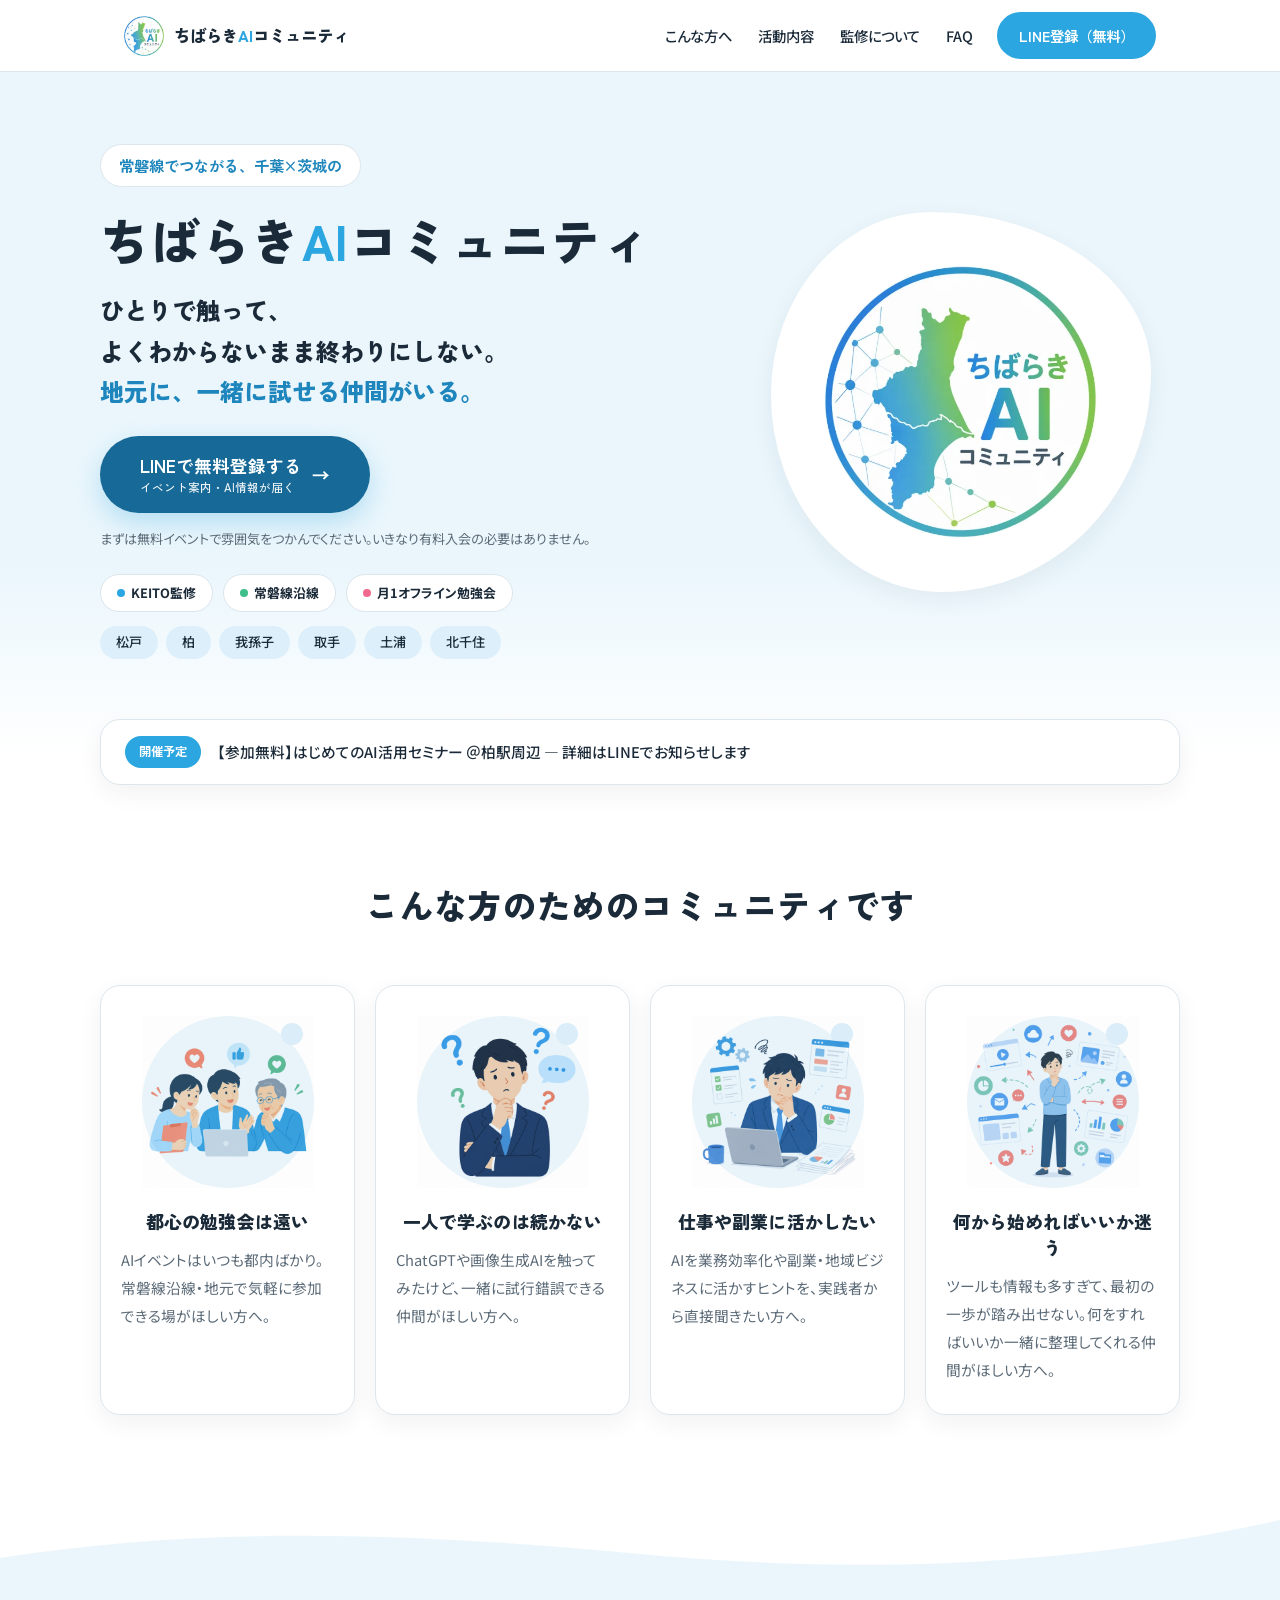
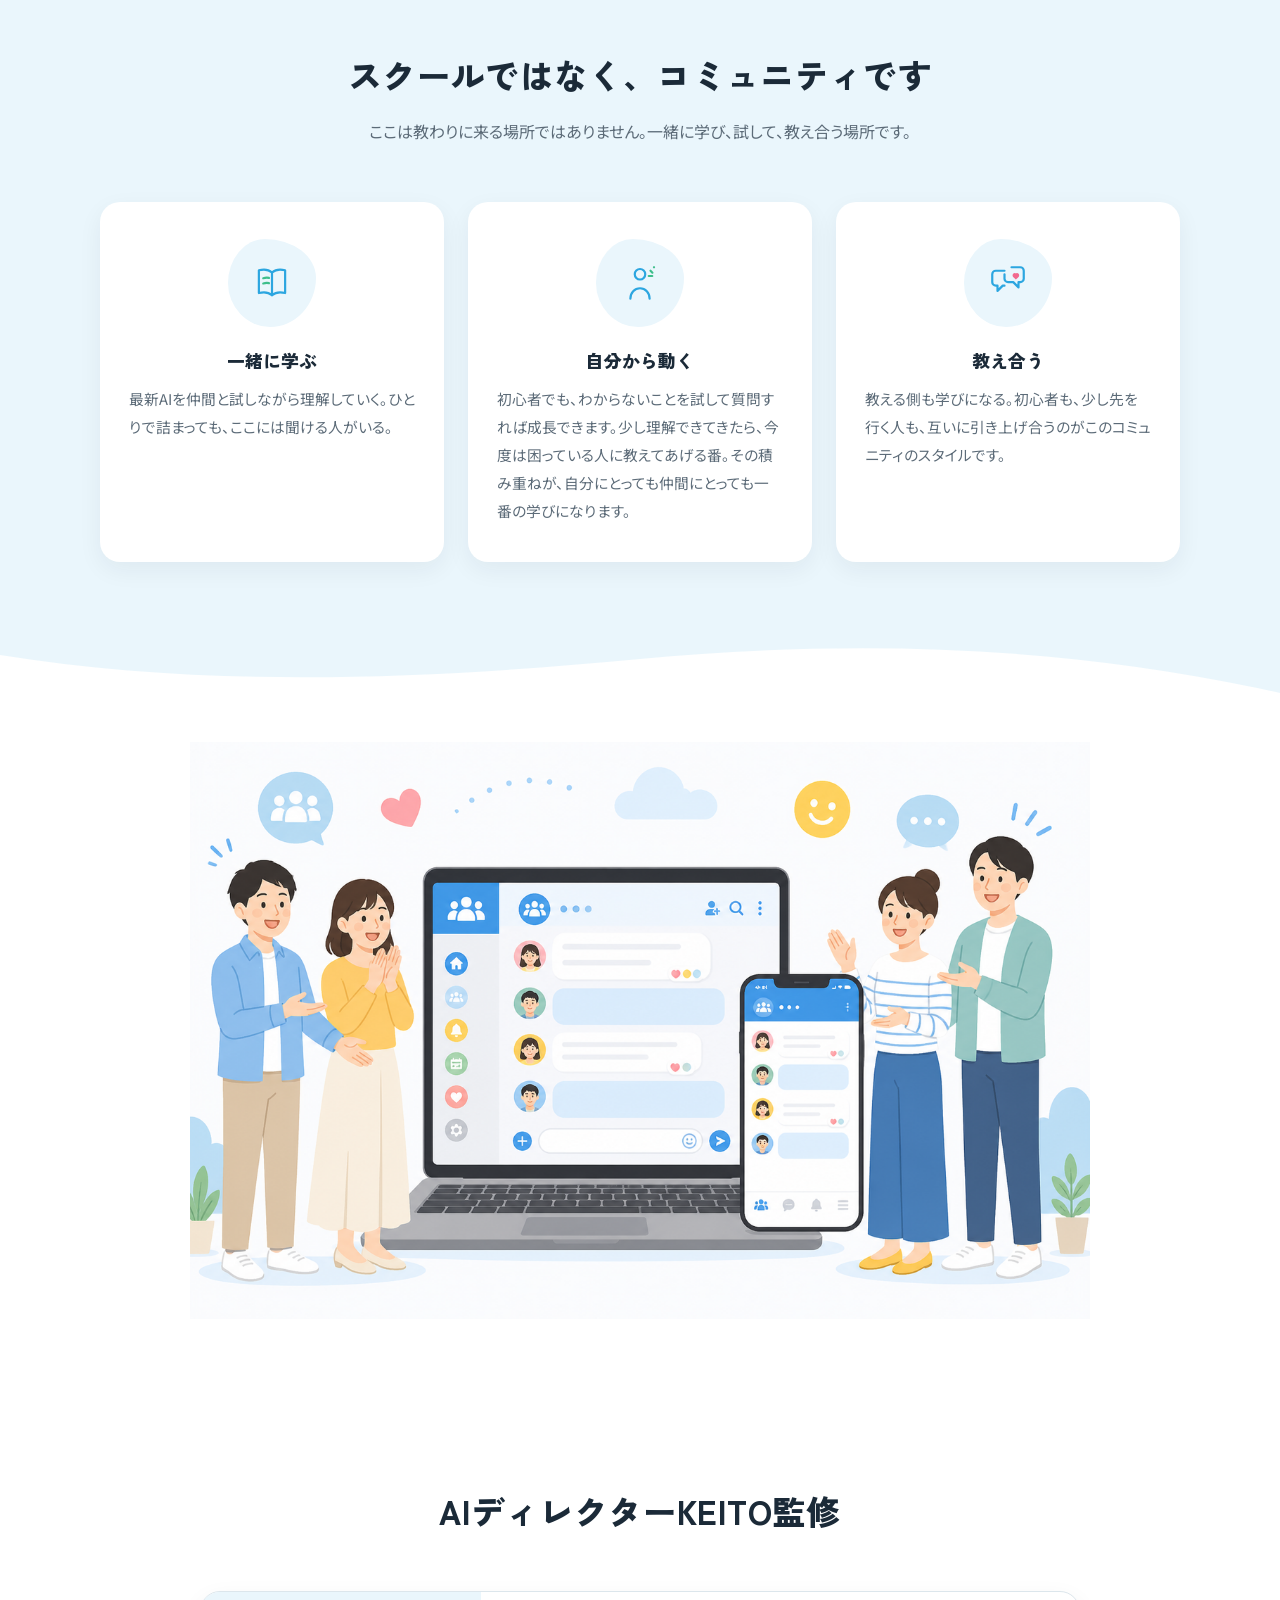
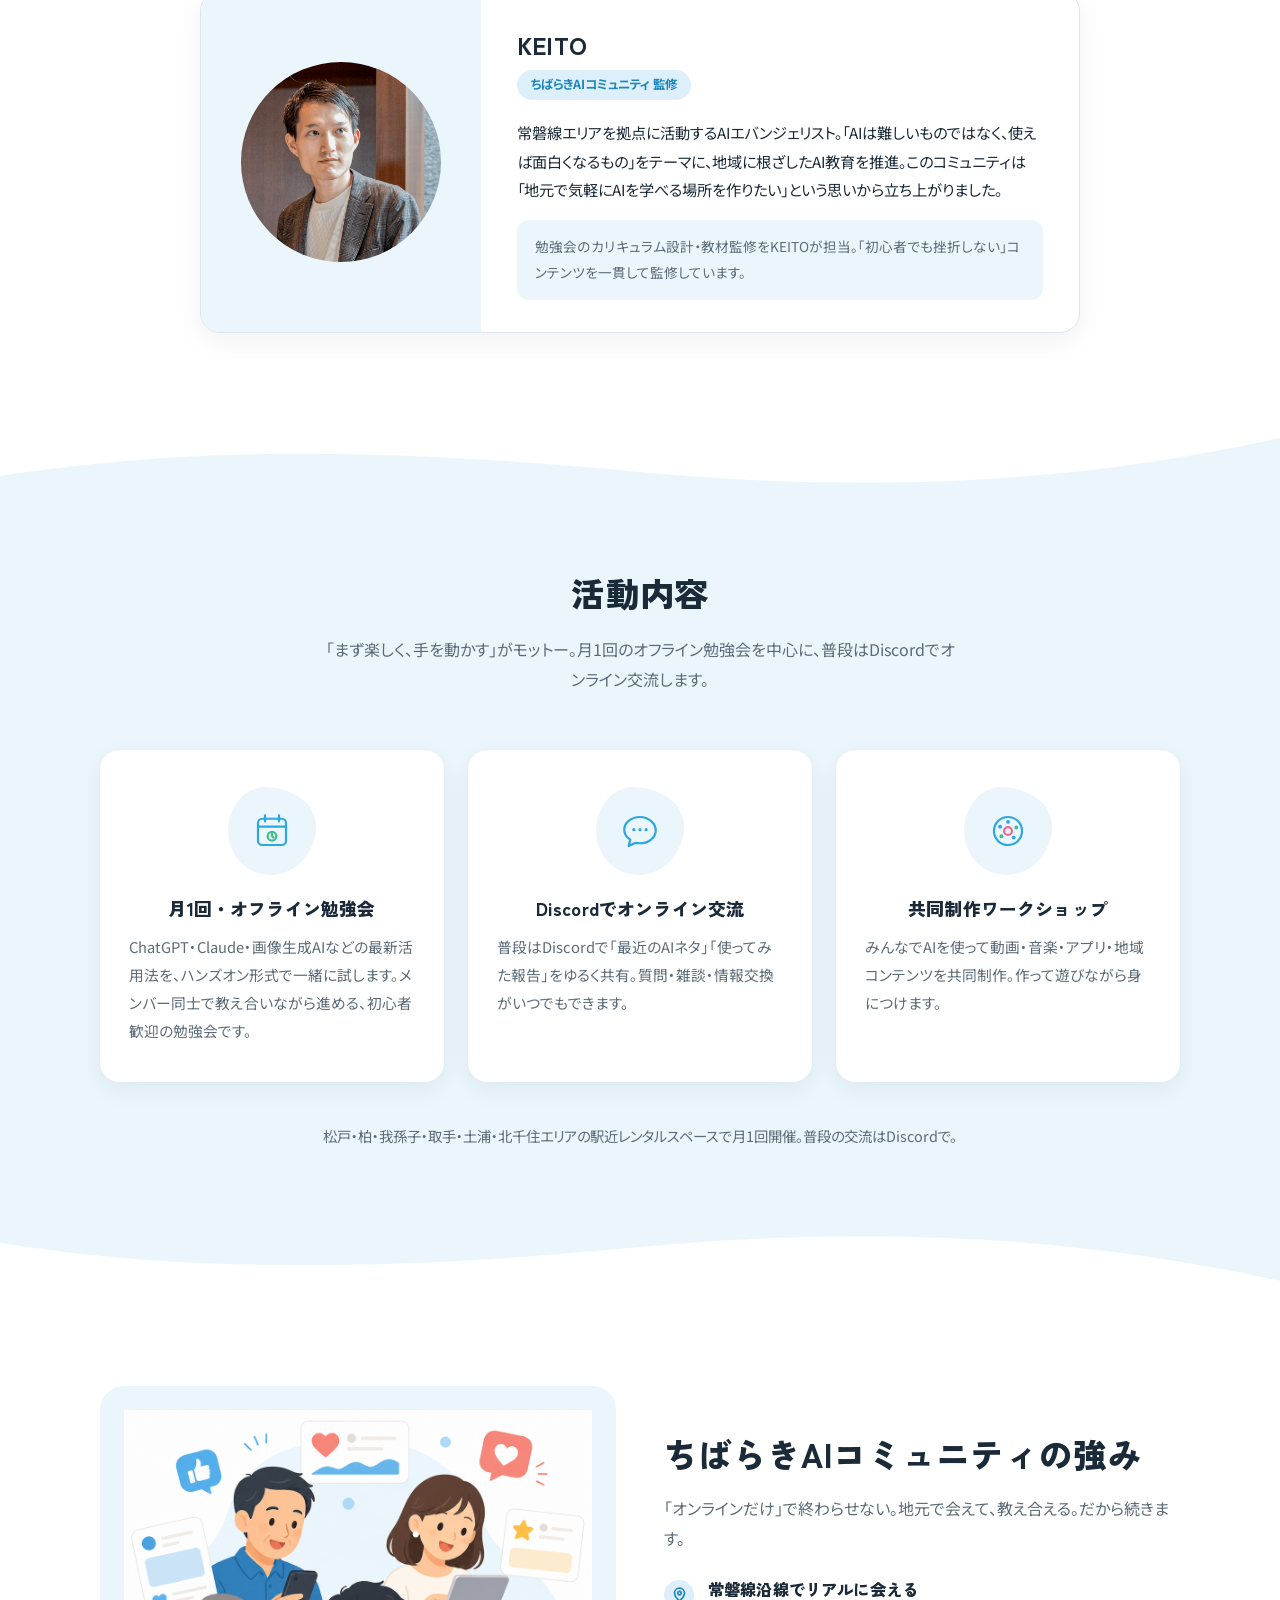
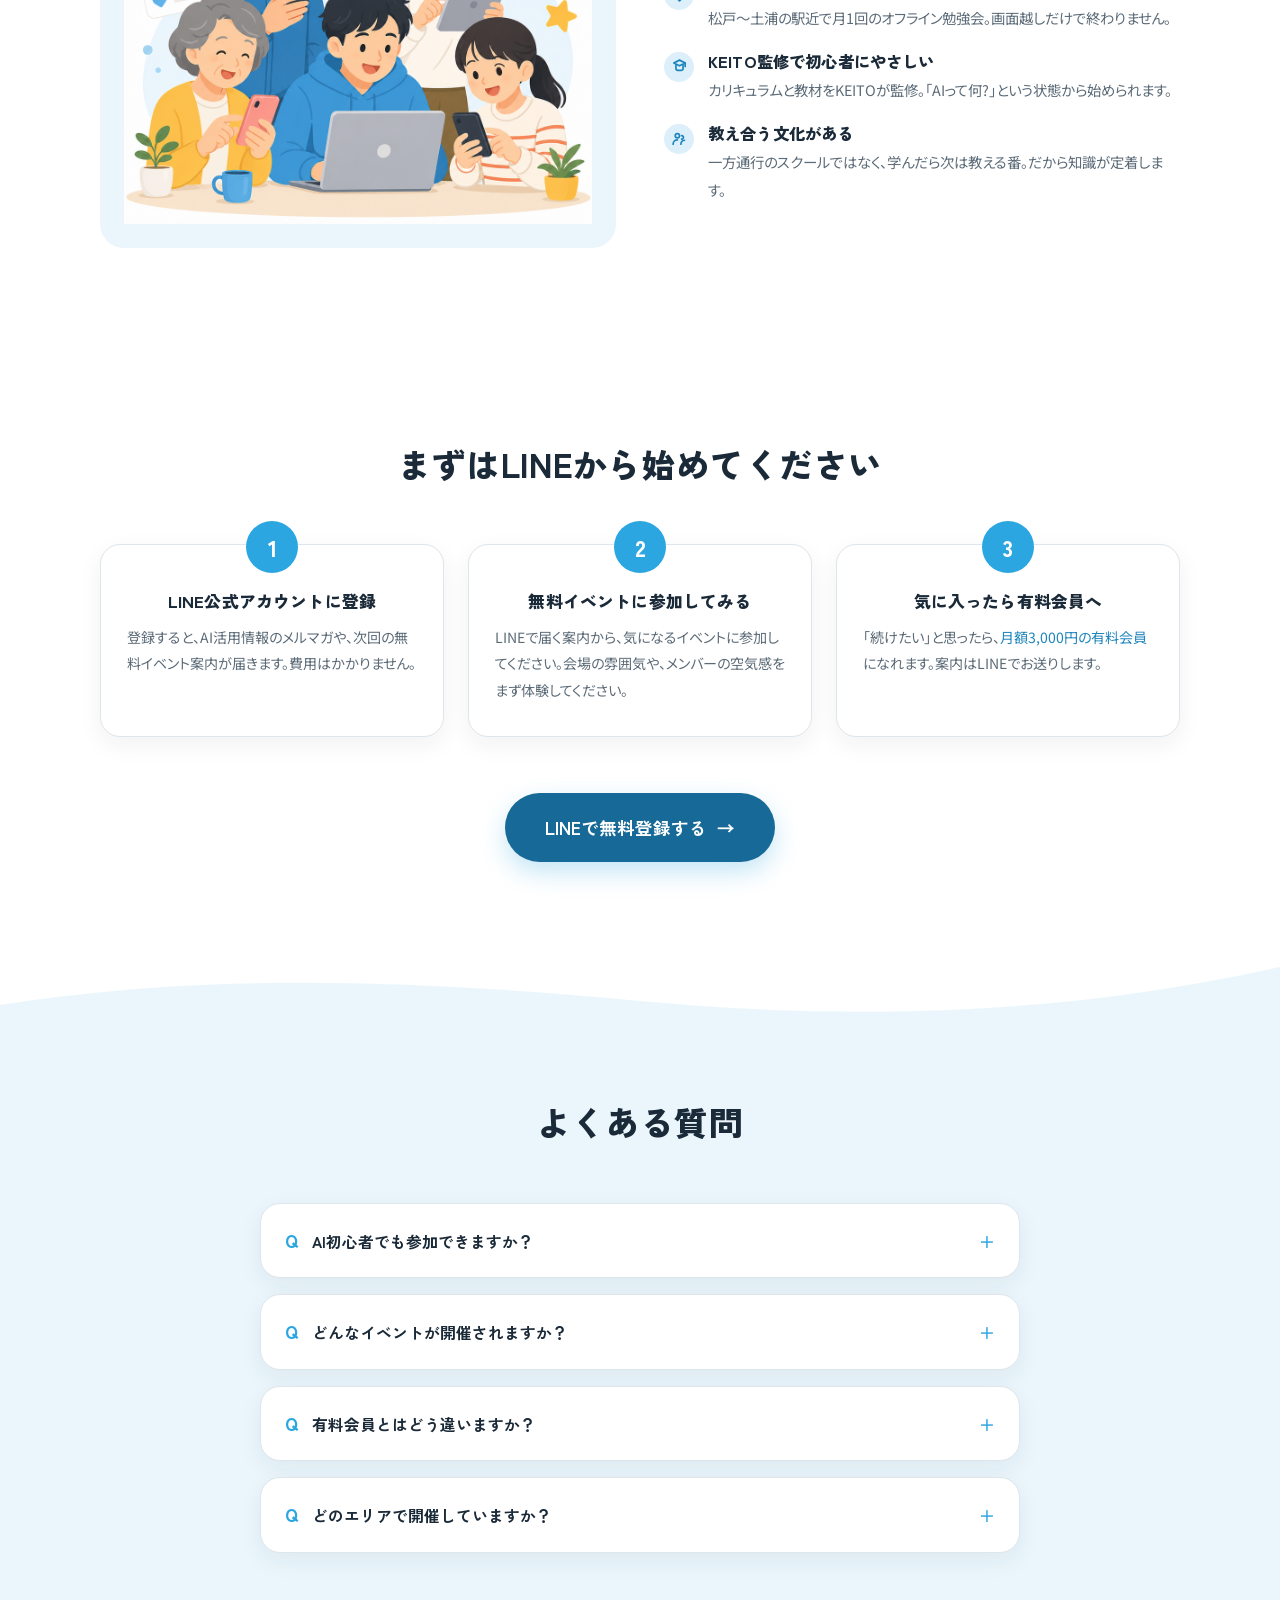
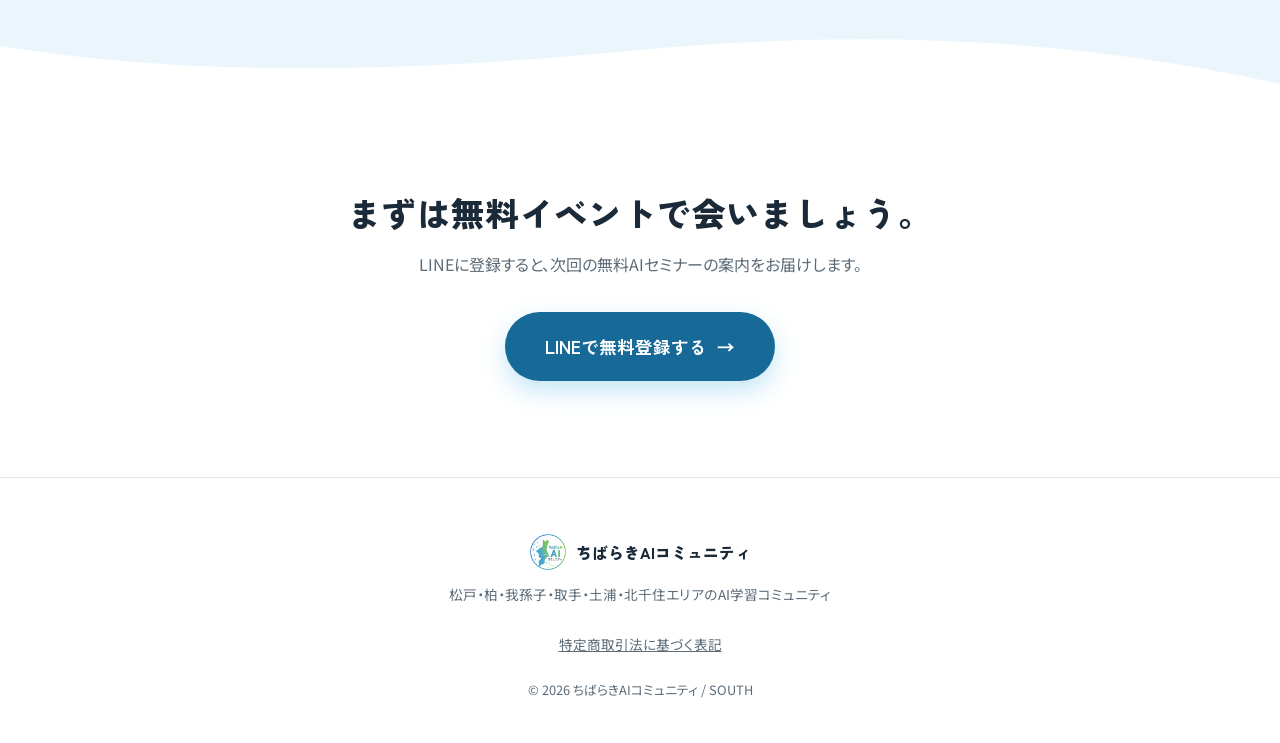
==== commit cbe16507: "v4 fixes: contain 課題 illustrations in circles, add 4th card, device illust multiply below concept, K" ====
--- a/index.html
+++ b/index.html
@@ -87,7 +87,7 @@
   <section class="section" id="audience">
     <div class="section-inner">
       <h2 class="section-title reveal">こんな方のためのコミュニティです</h2>
-      <div class="card-grid">
+      <div class="card-grid cols-4">
         <div class="card card--illus reveal">
           <div class="kadai-figure" aria-hidden="true">
             <img src="assets/illust/kadai-3.png" alt="">
@@ -108,6 +108,13 @@
           </div>
           <h3>仕事や副業に活かしたい</h3>
           <p>AIを業務効率化や副業・地域ビジネスに活かすヒントを、実践者から直接聞きたい方へ。</p>
+        </div>
+        <div class="card card--illus reveal">
+          <div class="kadai-figure" aria-hidden="true">
+            <img src="assets/illust/kadai-4.png" alt="">
+          </div>
+          <h3>何から始めればいいか迷う</h3>
+          <p>ツールも情報も多すぎて、最初の一歩が踏み出せない。何をすればいいか一緒に整理してくれる仲間がほしい方へ。</p>
         </div>
       </div>
     </div>
@@ -175,7 +182,7 @@
   <!-- 監修 -->
   <section class="section" id="keito">
     <div class="section-inner">
-      <h2 class="section-title reveal">KEITO監修のコミュニティです</h2>
+      <h2 class="section-title reveal">AIディレクターKEITO監修</h2>
       <div class="trust-card reveal">
         <div class="trust-card-photo">
           <img src="assets/keito.png" alt="KEITOさんの写真">
--- a/style.css
+++ b/style.css
@@ -706,6 +706,7 @@
   .hero-visual { order: -1; }
   .hero-blob { width: min(260px, 64vw); }
   .card-grid { grid-template-columns: 1fr; }
+  .card-grid.cols-4 { grid-template-columns: repeat(2, 1fr); }
   .step-list, .step-list.cols-4 { grid-template-columns: 1fr; gap: 44px; }
   .trust-card { grid-template-columns: 1fr; }
   .trust-card-photo { padding: 32px 24px 20px; }
@@ -730,50 +731,61 @@
 }
 
 /* ---------- 課題カード（commune風フラットイラスト） ---------- */
-.card--illus { padding-top: 30px; }
+.card--illus {
+  padding-top: 28px;
+  display: flex;
+  flex-direction: column;
+}
 .kadai-figure {
-  width: 210px;
-  height: 210px;
-  margin: 0 auto 22px;
+  width: 172px;
+  height: 172px;
+  margin: 0 auto 18px;
   background: var(--sky-pale);
   border-radius: 50%;
   display: grid;
   place-items: center;
   position: relative;
+  flex: none;
 }
 .kadai-figure::after {
   /* フローティング感を出す淡い水色の小円 */
   content: "";
   position: absolute;
-  width: 26px;
-  height: 26px;
+  width: 22px;
+  height: 22px;
   border-radius: 50%;
   background: var(--sky-pale-2);
-  top: 6%;
-  right: 8%;
+  top: 4%;
+  right: 6%;
   z-index: 0;
 }
 .kadai-figure img {
-  width: 122%;
-  max-width: 122%;
-  height: auto;
+  width: 100%;
+  height: 100%;
+  object-fit: contain;   /* 丸の中に完全に収める＝テキストと重ならない */
   position: relative;
   z-index: 1;
   mix-blend-mode: multiply; /* 白背景イラストを水色丸に自然に馴染ませる */
 }
-.card--illus h3 { margin-top: 4px; }
-
-/* ---------- ①中央デバイス＋左右人物（commune hero下風） ---------- */
+.card--illus h3 { margin-top: 2px; }
+
+/* 4カラム（課題「こんな方へ」） */
+.card-grid.cols-4 { grid-template-columns: repeat(4, 1fr); gap: 20px; }
+.card-grid.cols-4 .card { padding: 30px 20px; }
+
+/* ---------- ①中央デバイス＋左右人物（commune hero下風・multiplyで背景抜き） ---------- */
+.device-section { padding-top: 40px; padding-bottom: 72px; }
 .device-panel {
-  background: var(--sky-pale);
-  border-radius: 28px;
-  padding: 28px;
-  max-width: 940px;
+  max-width: 900px;
   margin: 0 auto;
   display: grid;
   place-items: center;
 }
-.device-panel img { width: 100%; height: auto; border-radius: 14px; }
+.device-panel img {
+  width: 100%;
+  height: auto;
+  mix-blend-mode: multiply; /* 白背景を抜いてページに自然に溶け込ませる */
+}
 
 /* ---------- ②左大イラスト＋右テキスト（commune「最も選ばれている」風） ---------- */
 .strength-grid {
@@ -814,8 +826,8 @@
   .strength-body .section-title { text-align: center; }
 }
 @media (max-width: 600px) {
-  .kadai-figure { width: 180px; height: 180px; }
-  .device-panel { padding: 18px; border-radius: 20px; }
+  .kadai-figure { width: 168px; height: 168px; }
+  .card-grid.cols-4 { grid-template-columns: 1fr; }
 }
 
 /* a11y override: CTA contrast AA (white on Primary was ~2.75:1) */
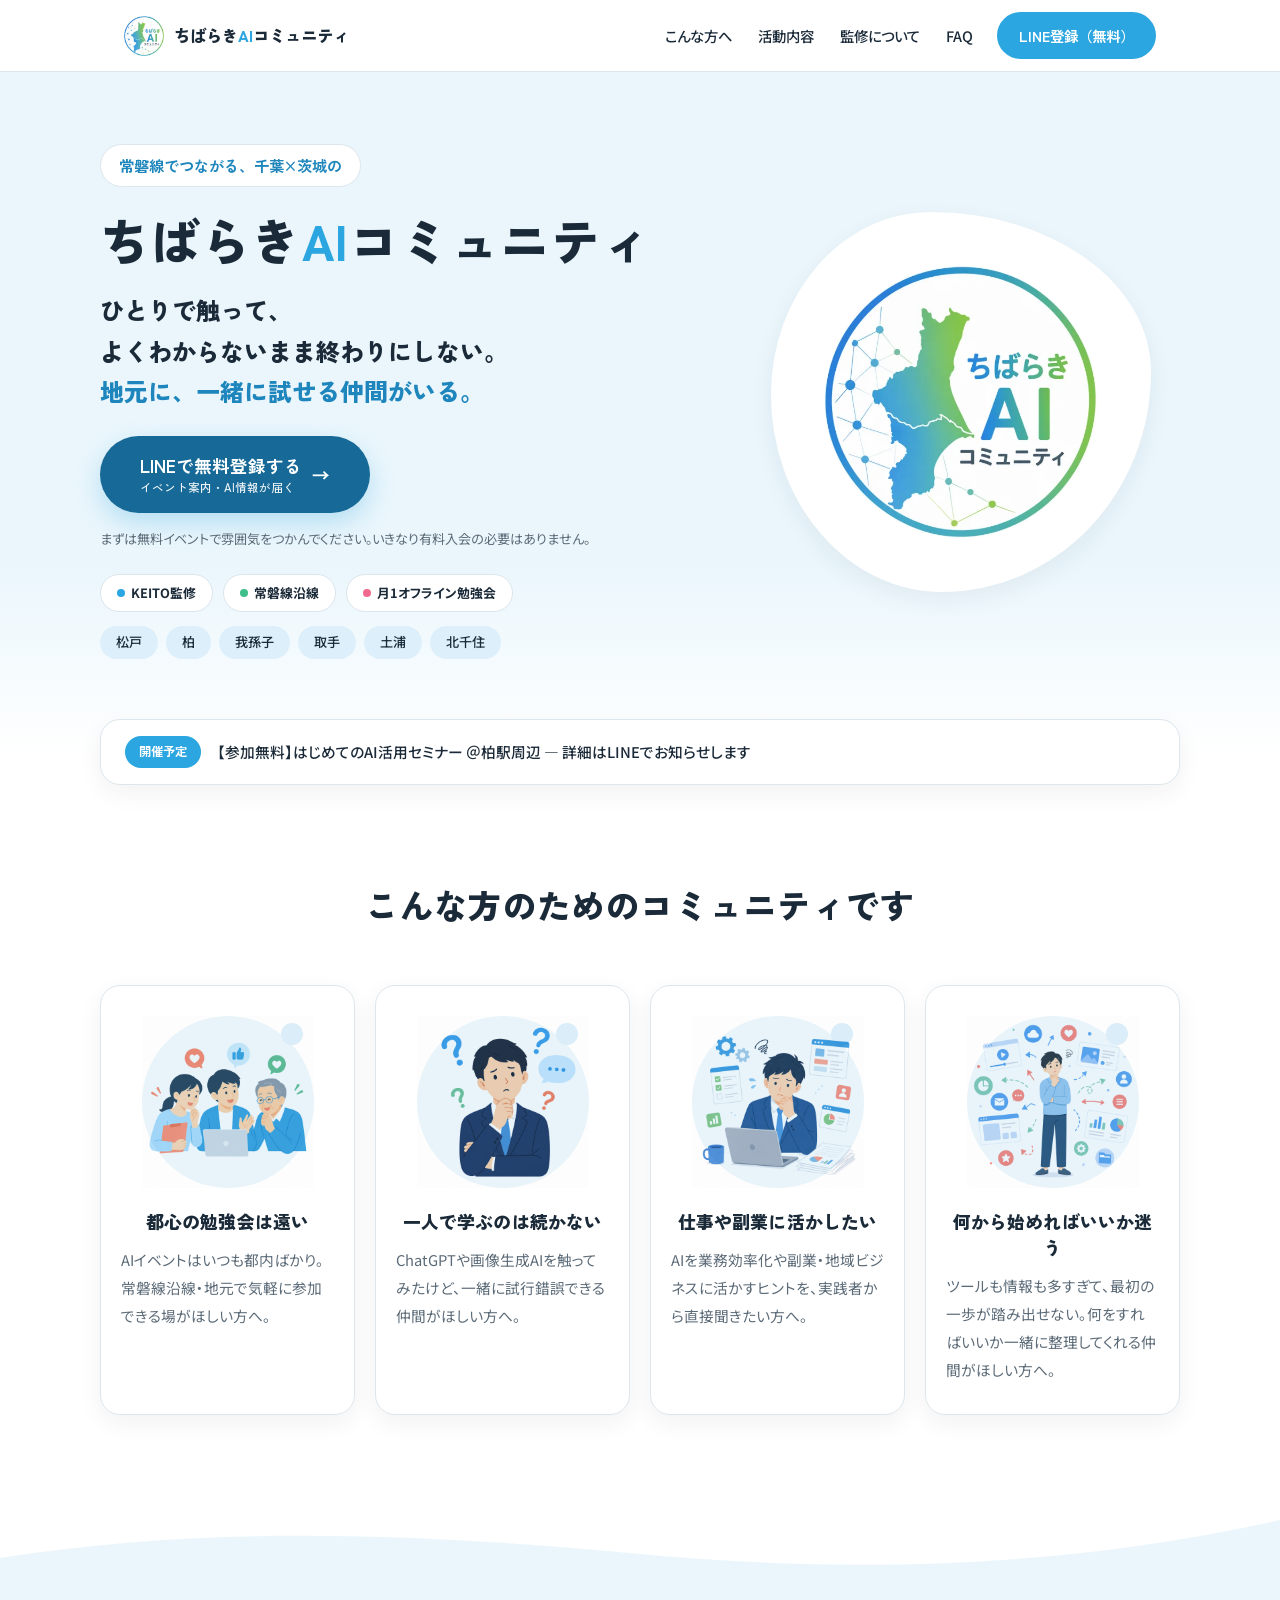
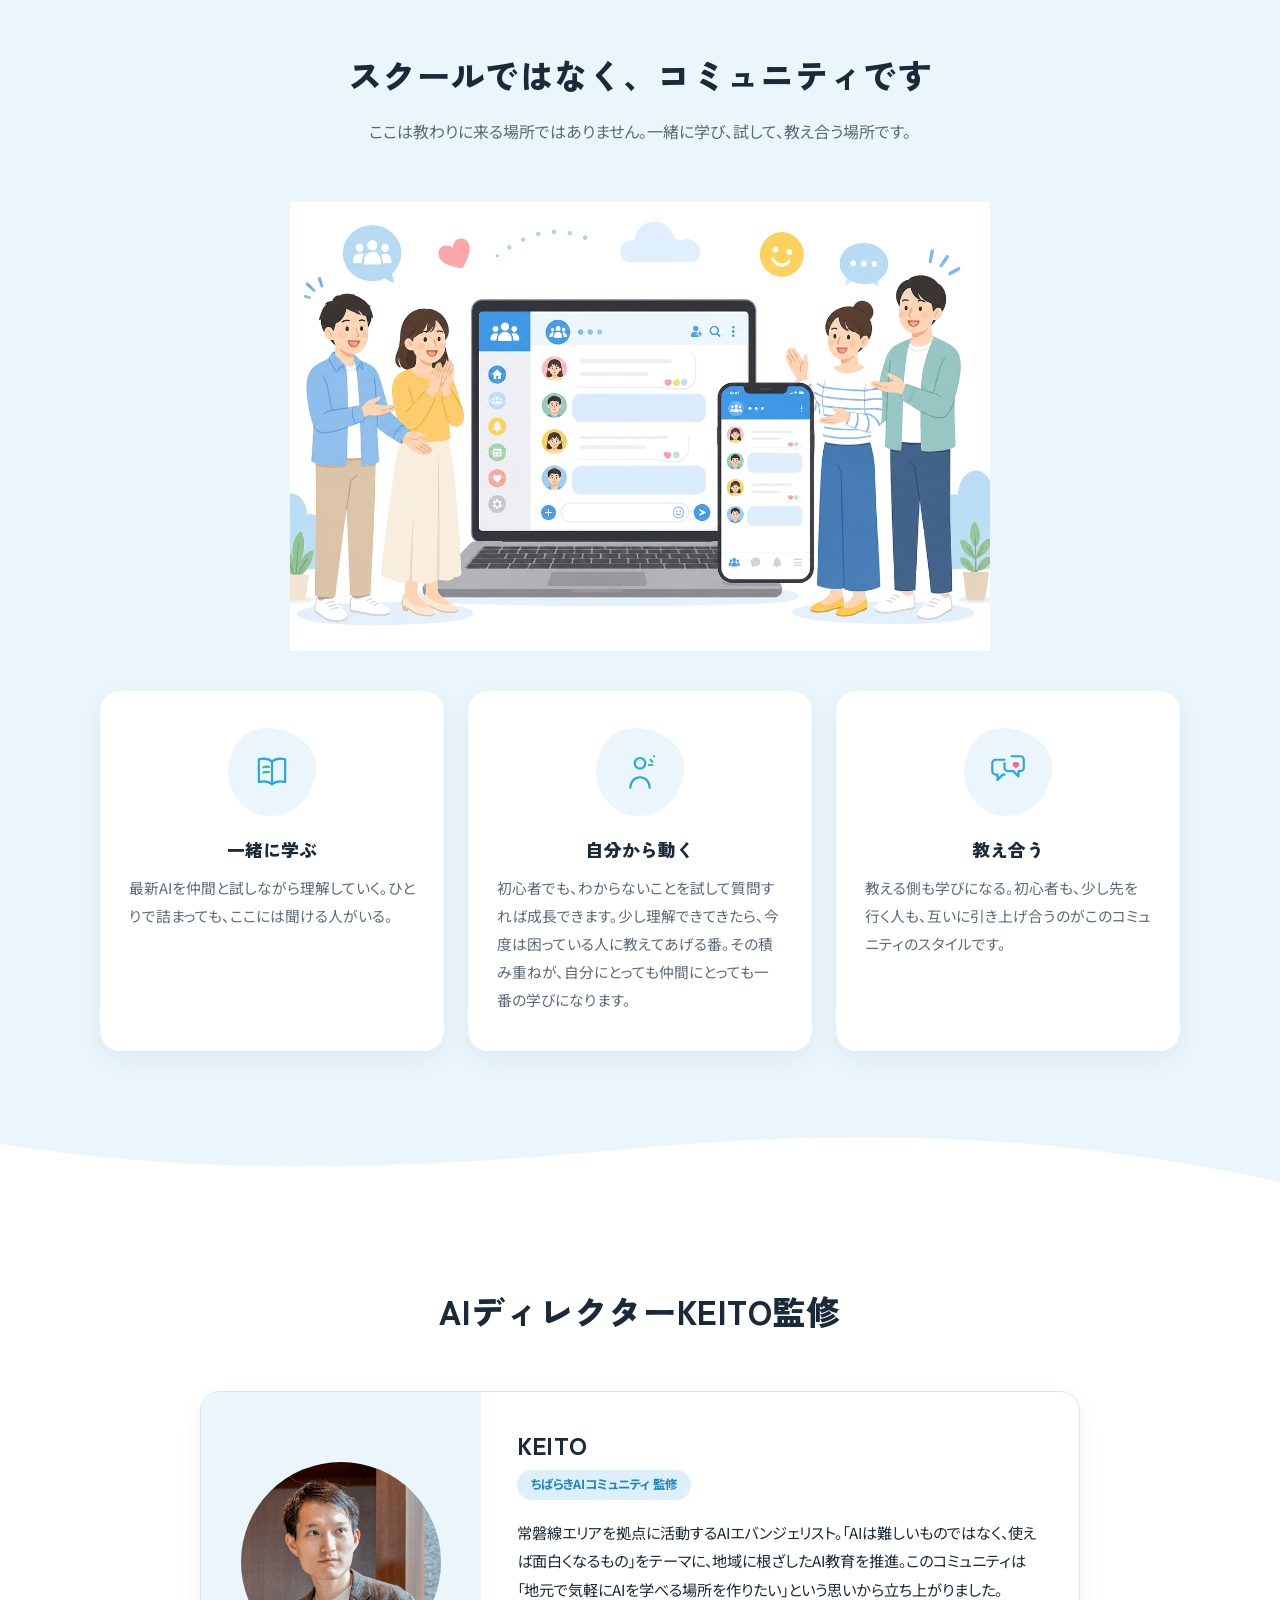
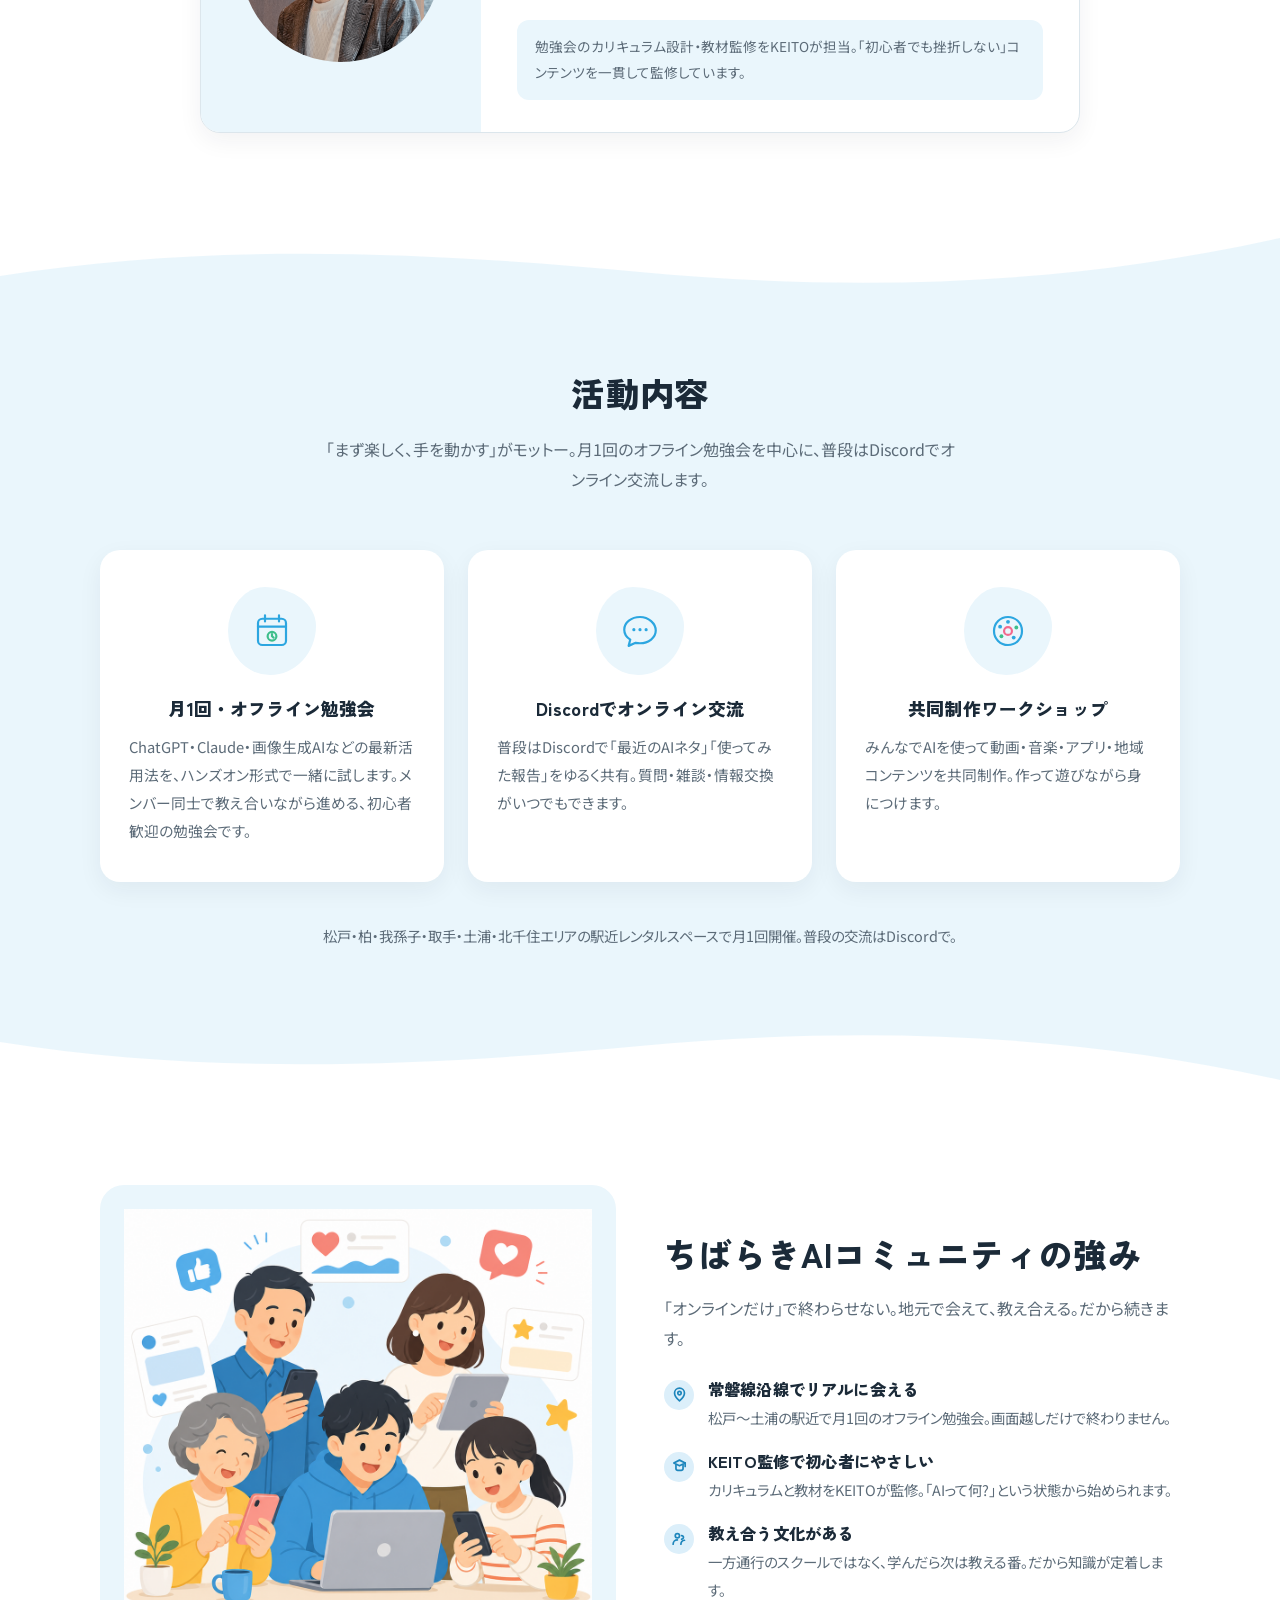
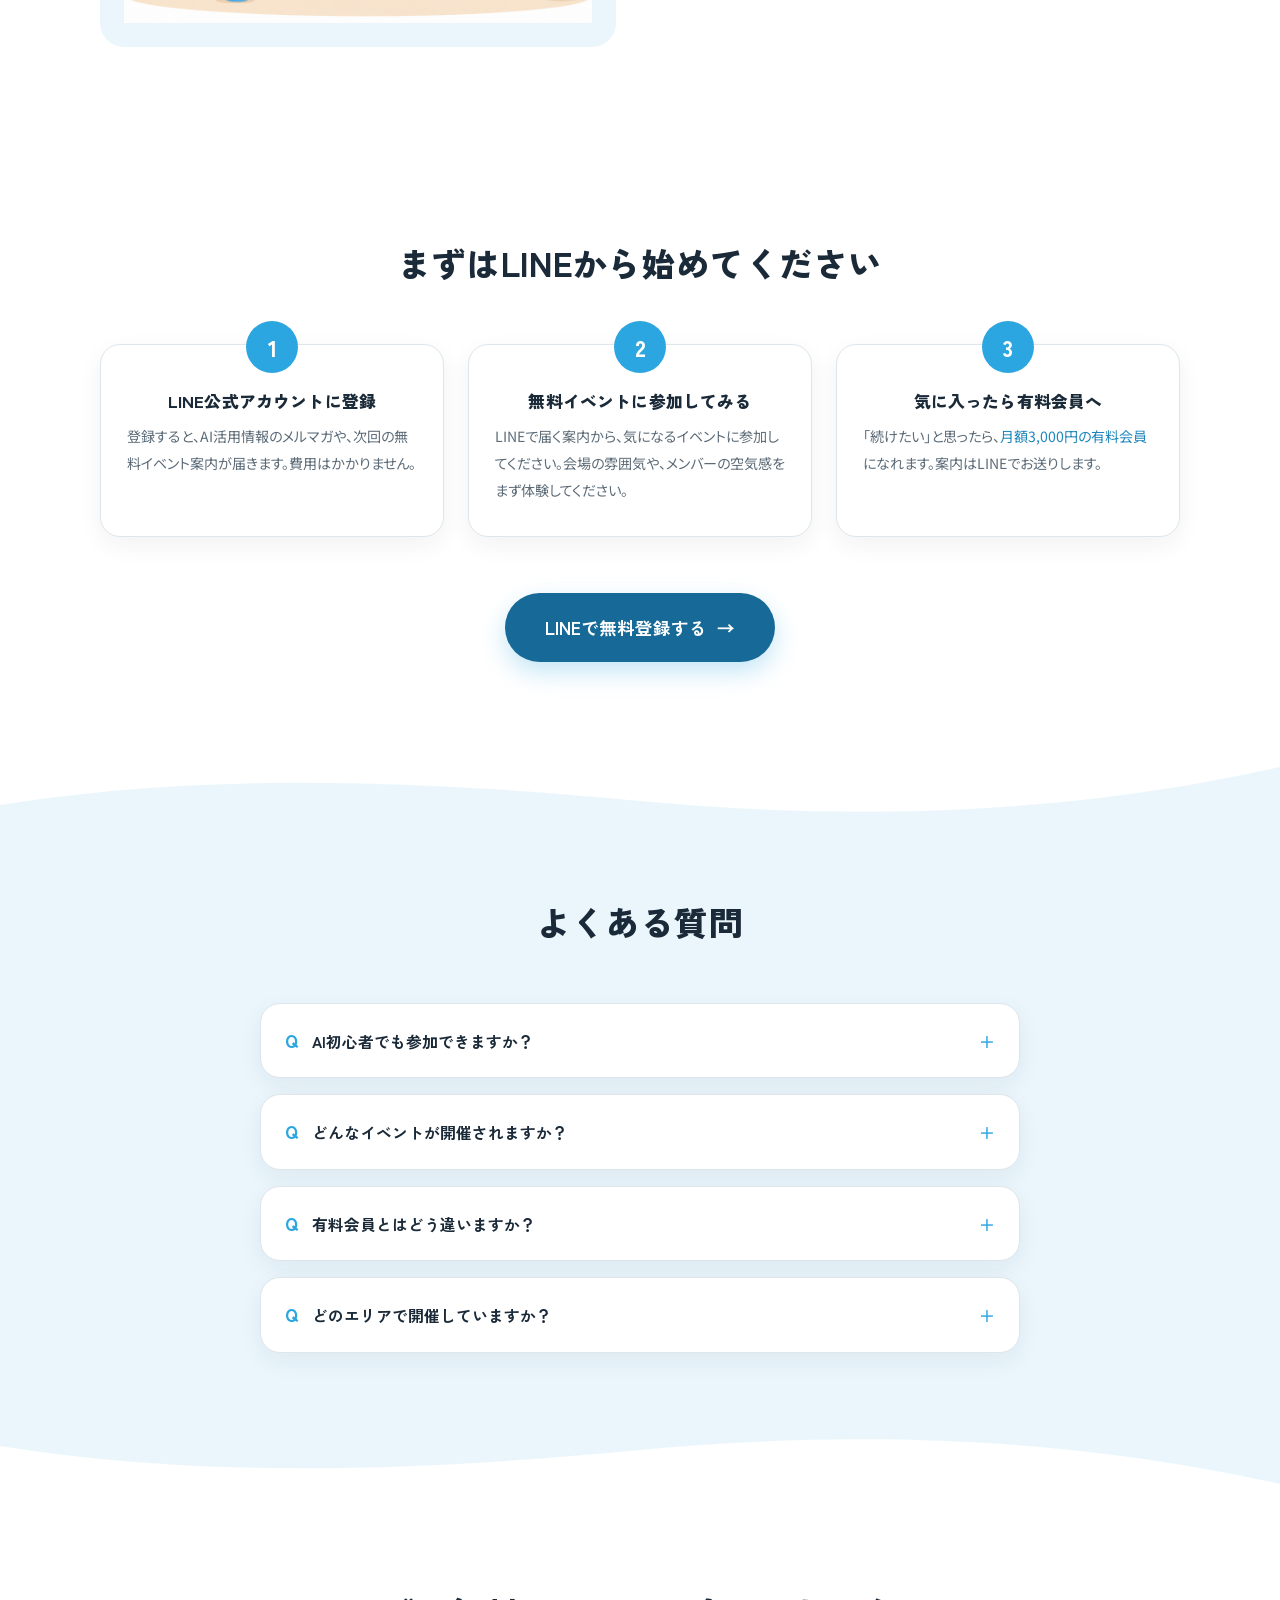
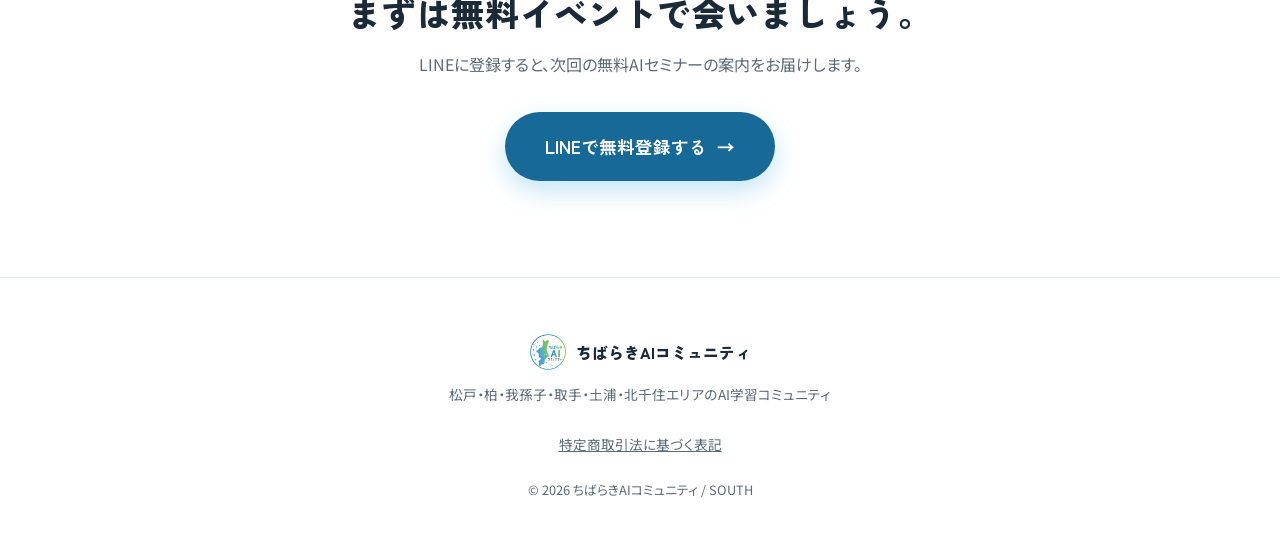
==== commit 0019e02e: "v4: move device illust inside concept section (between sub-lead and cards), whiten bg for frameless " ====
--- a/index.html
+++ b/index.html
@@ -128,6 +128,9 @@
     <div class="section-inner">
       <h2 class="section-title reveal">スクールではなく、コミュニティです</h2>
       <p class="section-lead reveal">ここは教わりに来る場所ではありません。一緒に学び、試して、教え合う場所です。</p>
+      <div class="concept-device reveal">
+        <img src="assets/illust/hero-devices.png" alt="オンラインのDiscordとオフラインの勉強会で、仲間と一緒にAIを学び合うイメージ">
+      </div>
       <div class="card-grid">
         <div class="card reveal">
           <div class="card-blob" aria-hidden="true">
@@ -167,15 +170,6 @@
     </div>
     <div class="curve curve-bottom" aria-hidden="true">
       <svg viewBox="0 0 1440 64" preserveAspectRatio="none"><path d="M0,64 L1440,64 L1440,54 C1200,6 960,0 720,20 C480,40 240,50 0,16 Z" fill="#FFFFFF"/></svg>
-    </div>
-  </section>
-
-  <!-- ①中央デバイス＋左右人物 -->
-  <section class="section device-section">
-    <div class="section-inner">
-      <div class="device-panel reveal">
-        <img src="assets/illust/hero-devices.png" alt="オンラインのDiscordとオフラインの勉強会で、仲間と一緒にAIを学び合うイメージ">
-      </div>
     </div>
   </section>
 
--- a/style.css
+++ b/style.css
@@ -773,18 +773,15 @@
 .card-grid.cols-4 { grid-template-columns: repeat(4, 1fr); gap: 20px; }
 .card-grid.cols-4 .card { padding: 30px 20px; }
 
-/* ---------- ①中央デバイス＋左右人物（commune hero下風・multiplyで背景抜き） ---------- */
-.device-section { padding-top: 40px; padding-bottom: 72px; }
-.device-panel {
-  max-width: 900px;
-  margin: 0 auto;
-  display: grid;
-  place-items: center;
-}
-.device-panel img {
+/* ---------- コンセプト内デバイスイラスト（サブコメ↔カードの間・multiplyで背景抜き・枠なし） ---------- */
+.concept-device {
+  max-width: 700px;
+  margin: 4px auto 40px;
+}
+.concept-device img {
   width: 100%;
   height: auto;
-  mix-blend-mode: multiply; /* 白背景を抜いてページに自然に溶け込ませる */
+  mix-blend-mode: multiply; /* sky-pale背景に白を抜いて自然に合成・枠なし */
 }
 
 /* ---------- ②左大イラスト＋右テキスト（commune「最も選ばれている」風） ---------- */
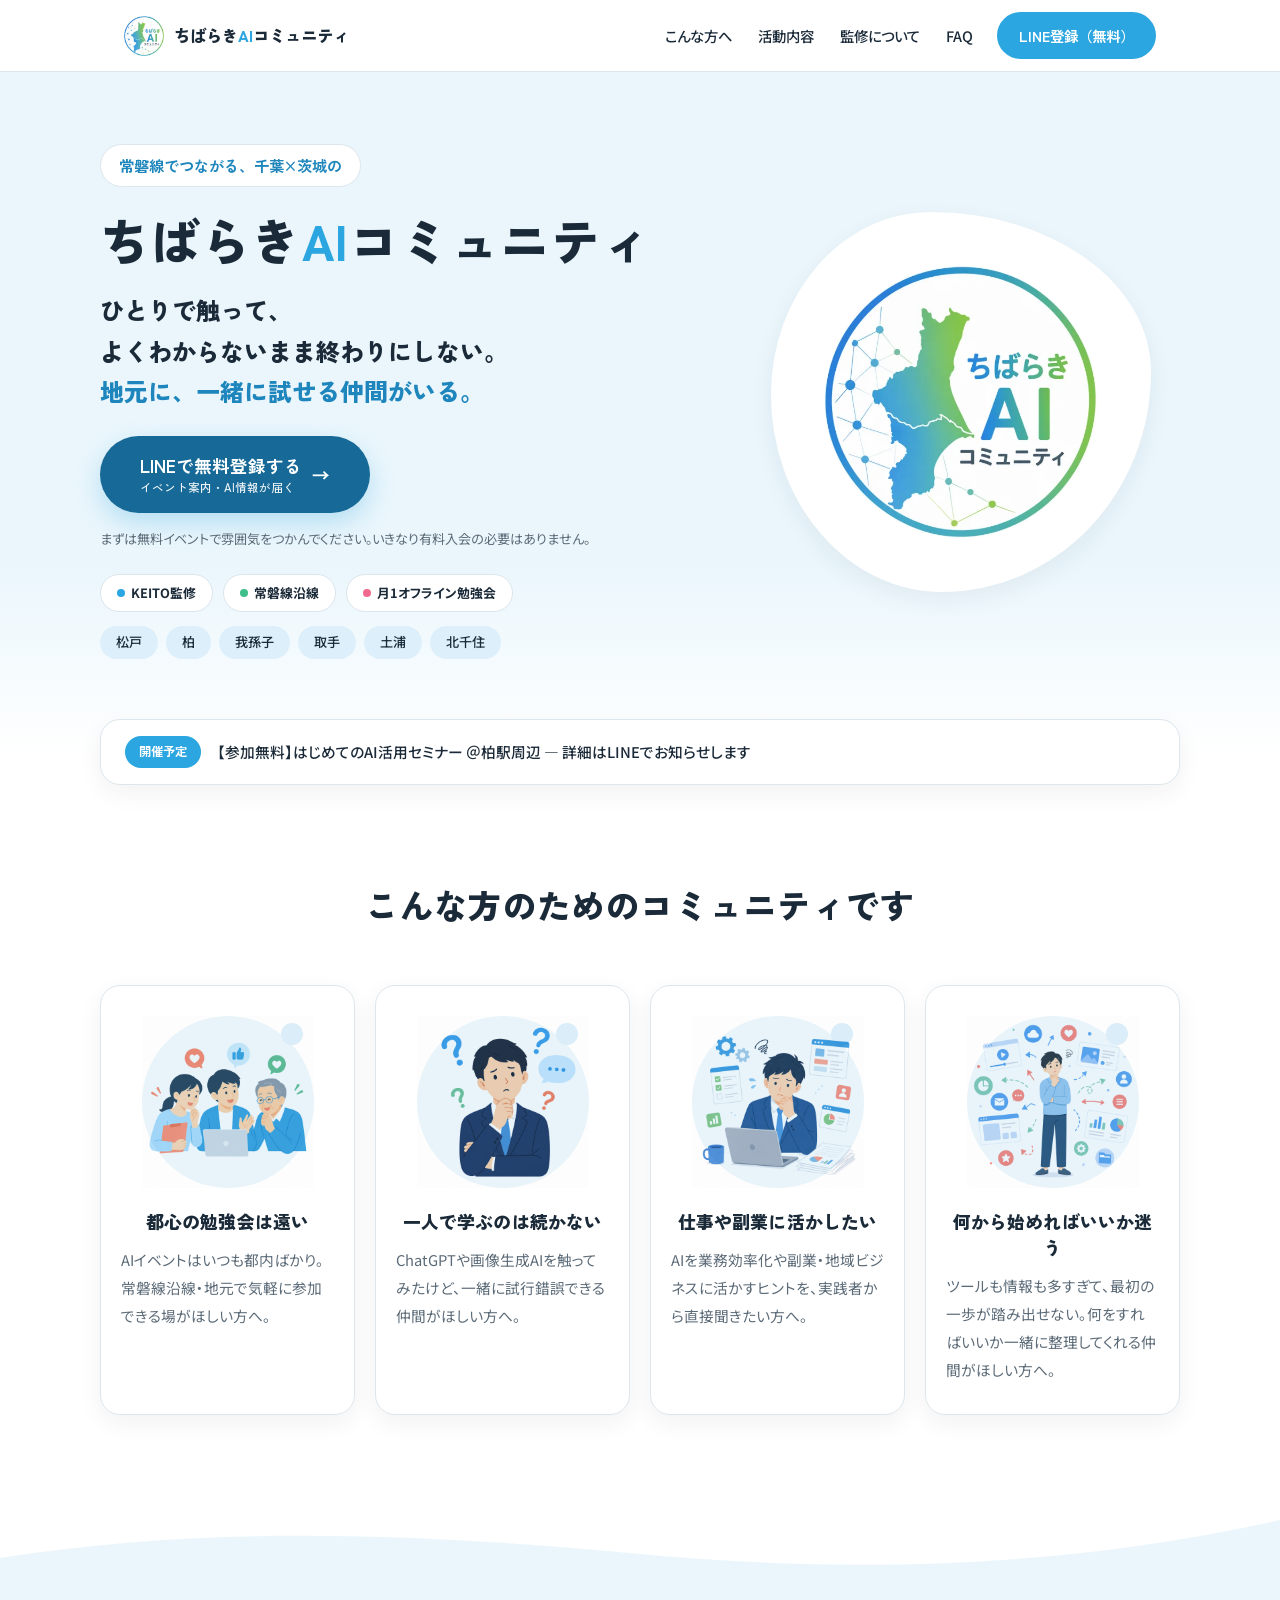
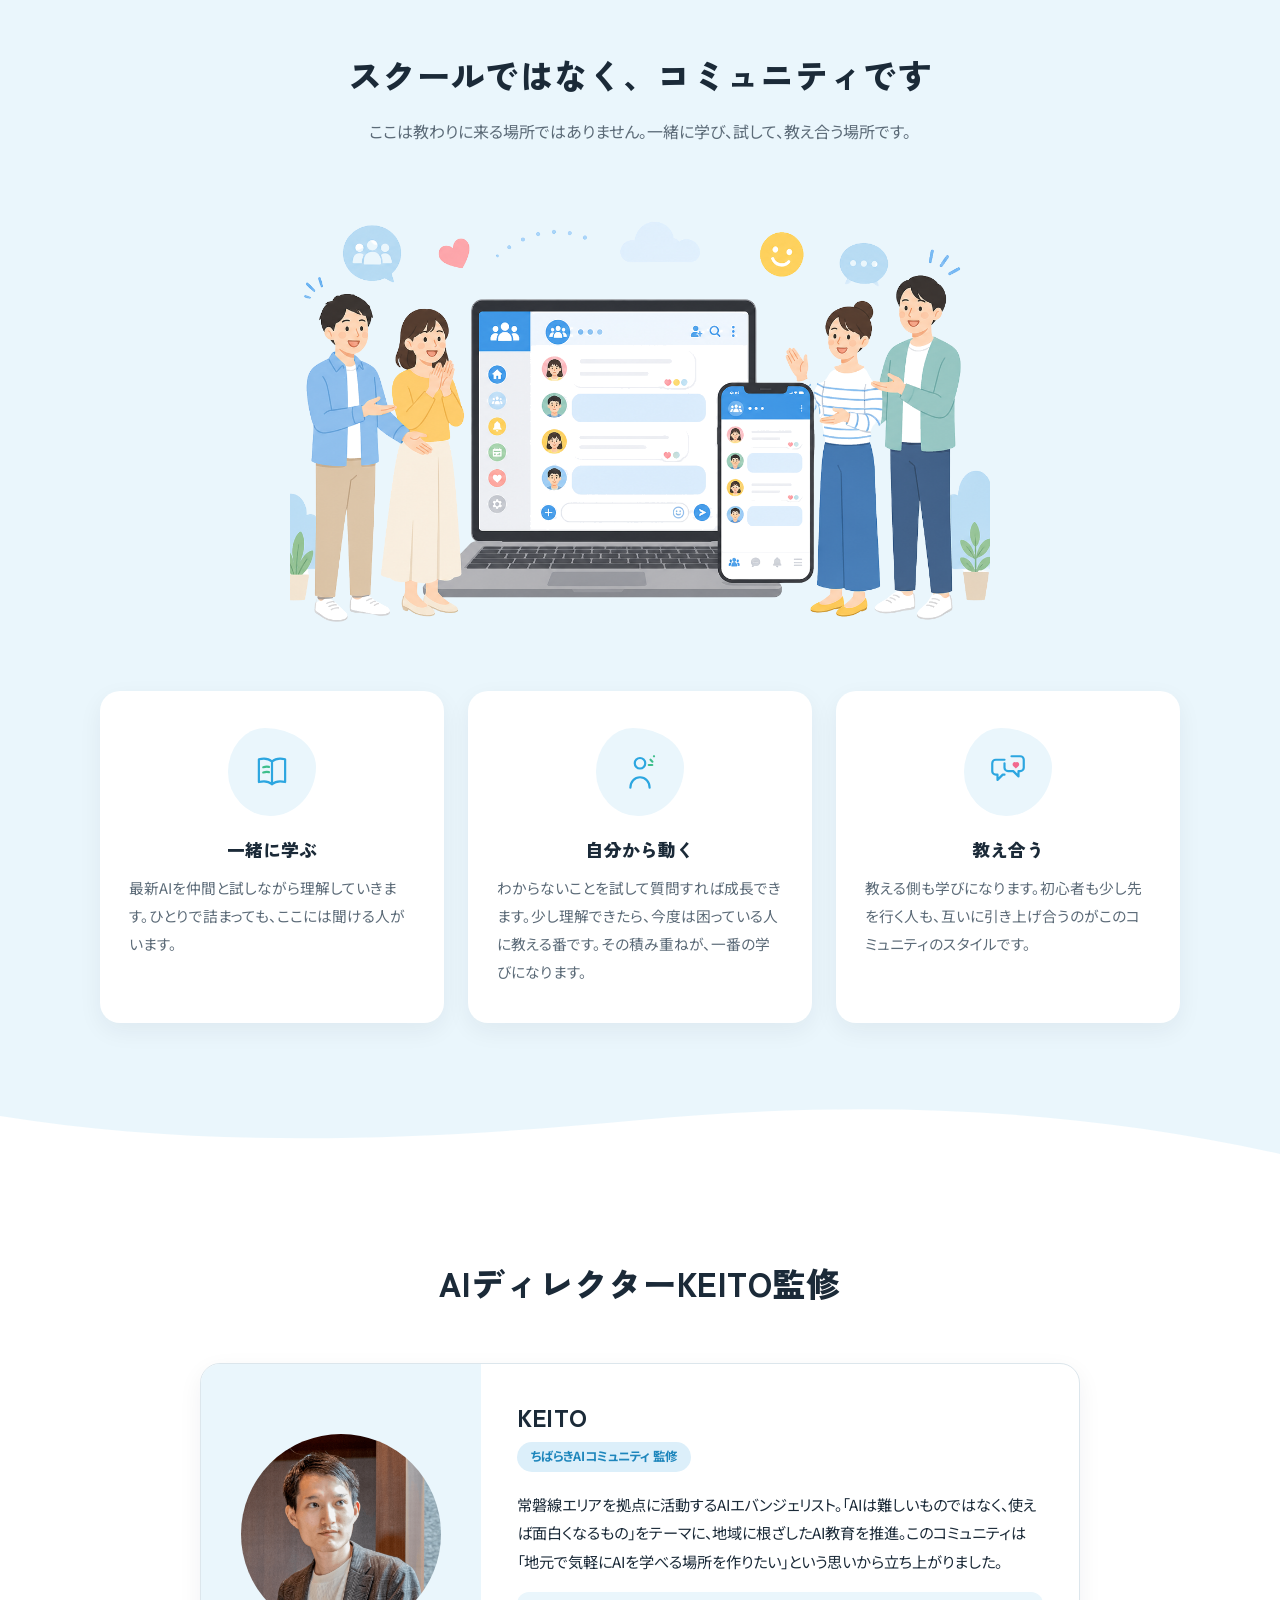
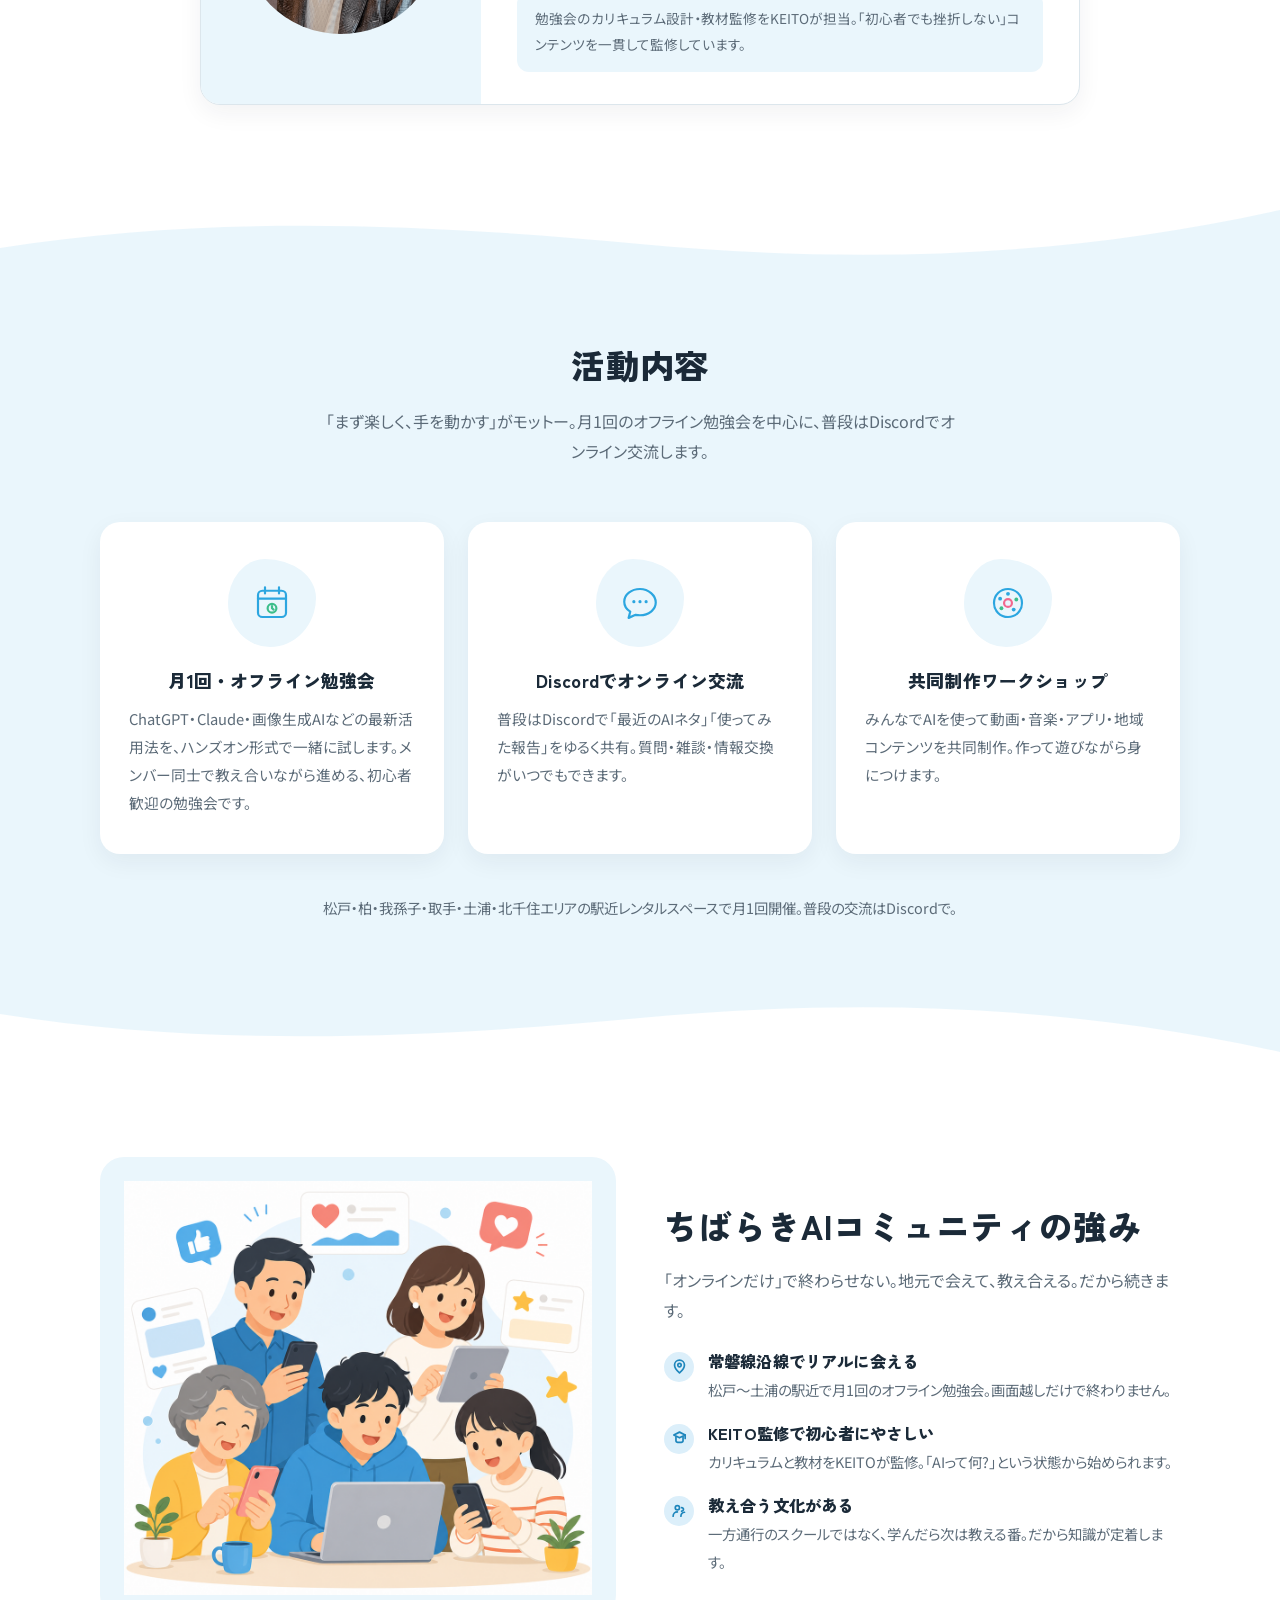
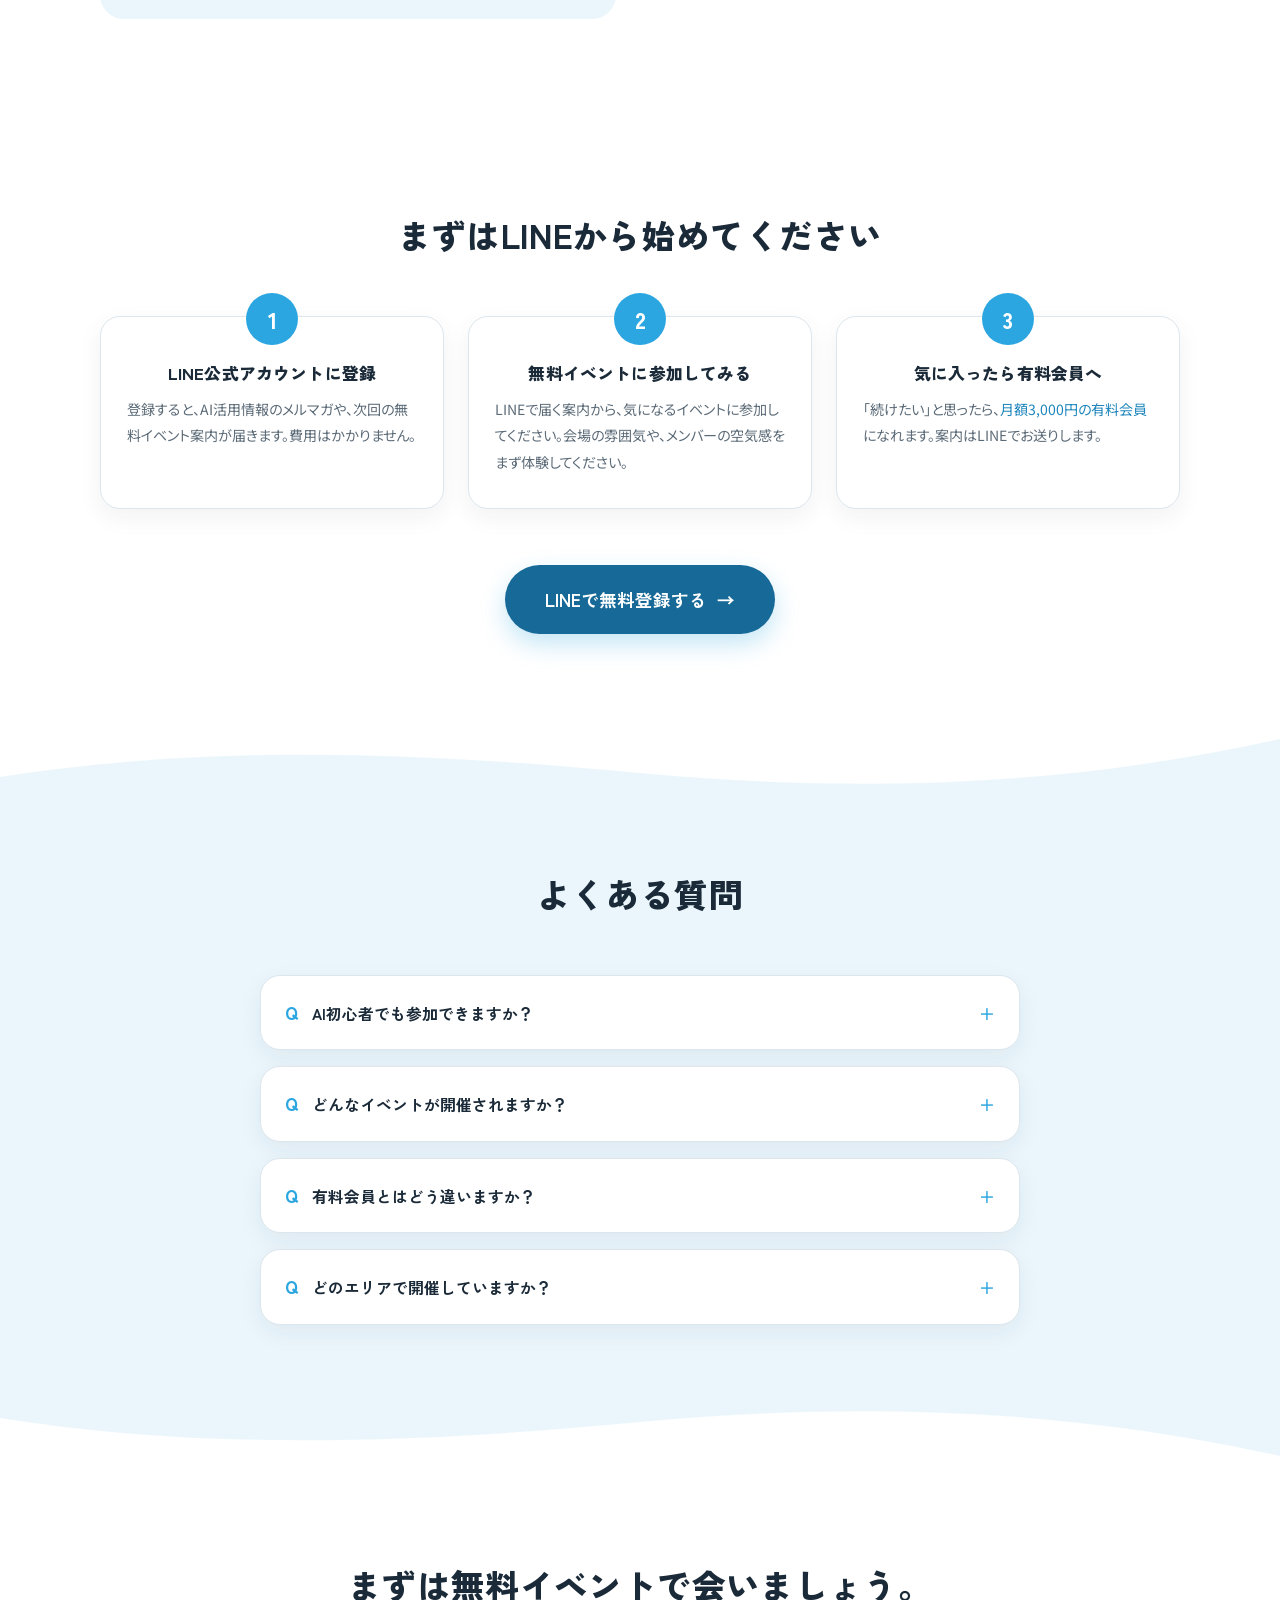
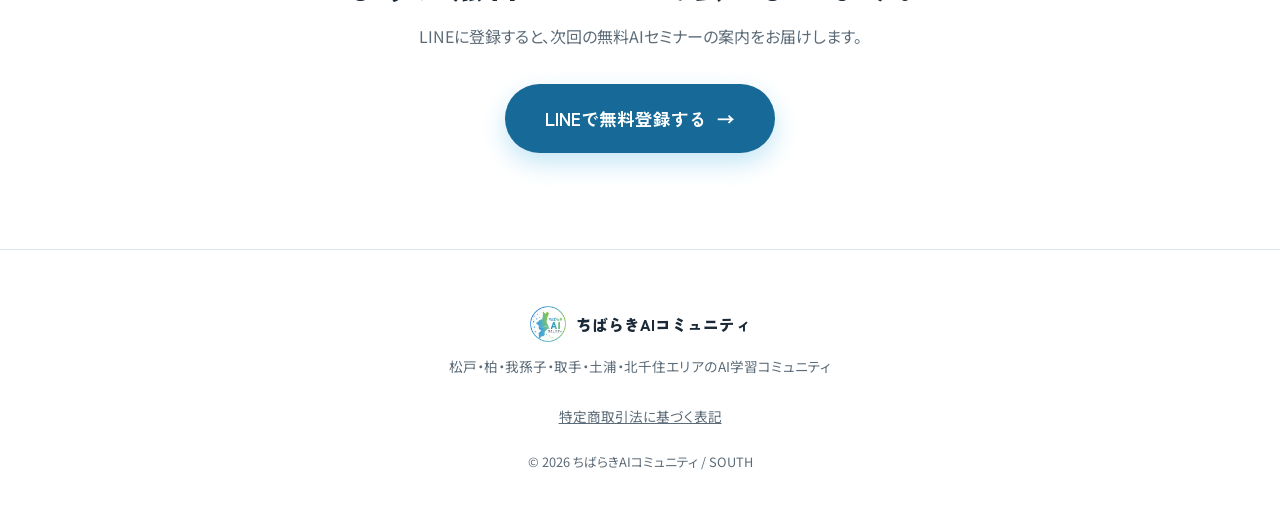
==== commit 0116fc9d: "v4 fixes: vertical-center concept card icons on mobile, unify card copy to desu-masu, swap strength " ====
--- a/index.html
+++ b/index.html
@@ -141,7 +141,7 @@
             </svg>
           </div>
           <h3>一緒に学ぶ</h3>
-          <p>最新AIを仲間と試しながら理解していく。ひとりで詰まっても、ここには聞ける人がいる。</p>
+          <p>最新AIを仲間と試しながら理解していきます。ひとりで詰まっても、ここには聞ける人がいます。</p>
         </div>
         <div class="card reveal">
           <div class="card-blob" aria-hidden="true">
@@ -153,7 +153,7 @@
             </svg>
           </div>
           <h3>自分から動く</h3>
-          <p>初心者でも、わからないことを試して質問すれば成長できます。少し理解できてきたら、今度は困っている人に教えてあげる番。その積み重ねが、自分にとっても仲間にとっても一番の学びになります。</p>
+          <p>わからないことを試して質問すれば成長できます。少し理解できたら、今度は困っている人に教える番です。その積み重ねが、一番の学びになります。</p>
         </div>
         <div class="card reveal">
           <div class="card-blob" aria-hidden="true">
@@ -164,7 +164,7 @@
             </svg>
           </div>
           <h3>教え合う</h3>
-          <p>教える側も学びになる。初心者も、少し先を行く人も、互いに引き上げ合うのがこのコミュニティのスタイルです。</p>
+          <p>教える側も学びになります。初心者も少し先を行く人も、互いに引き上げ合うのがこのコミュニティのスタイルです。</p>
         </div>
       </div>
     </div>
--- a/style.css
+++ b/style.css
@@ -781,7 +781,7 @@
 .concept-device img {
   width: 100%;
   height: auto;
-  mix-blend-mode: multiply; /* sky-pale背景に白を抜いて自然に合成・枠なし */
+  /* 背景透過PNGのため合成不要・枠なしで自然に表示 */
 }
 
 /* ---------- ②左大イラスト＋右テキスト（commune「最も選ばれている」風） ---------- */
@@ -827,6 +827,28 @@
   .card-grid.cols-4 { grid-template-columns: 1fr; }
 }
 
+/* 修正1: スマホでコンセプト3カードを横並び（アイコン左・テキスト右）*/
+@media (max-width: 640px) {
+  #concept .card {
+    display: grid;
+    grid-template-columns: 48px 1fr;
+    column-gap: 16px;
+    align-items: center;   /* アイコンをテキストに対して垂直中央 */
+    text-align: left;
+    padding: 20px;
+  }
+  #concept .card-blob {
+    grid-row: 1 / span 2;
+    align-self: center;
+    width: 48px;
+    height: 48px;
+    margin: 0;
+  }
+  #concept .card-blob svg { width: 26px; height: 26px; }
+  #concept .card h3 { text-align: left; margin-bottom: 6px; }
+  #concept .card p { text-align: left; }
+}
+
 /* a11y override: CTA contrast AA (white on Primary was ~2.75:1) */
 .btn-primary{background:#176A97;border-color:#176A97;}
 .btn-primary:hover{background:#0F547A;border-color:#0F547A;}
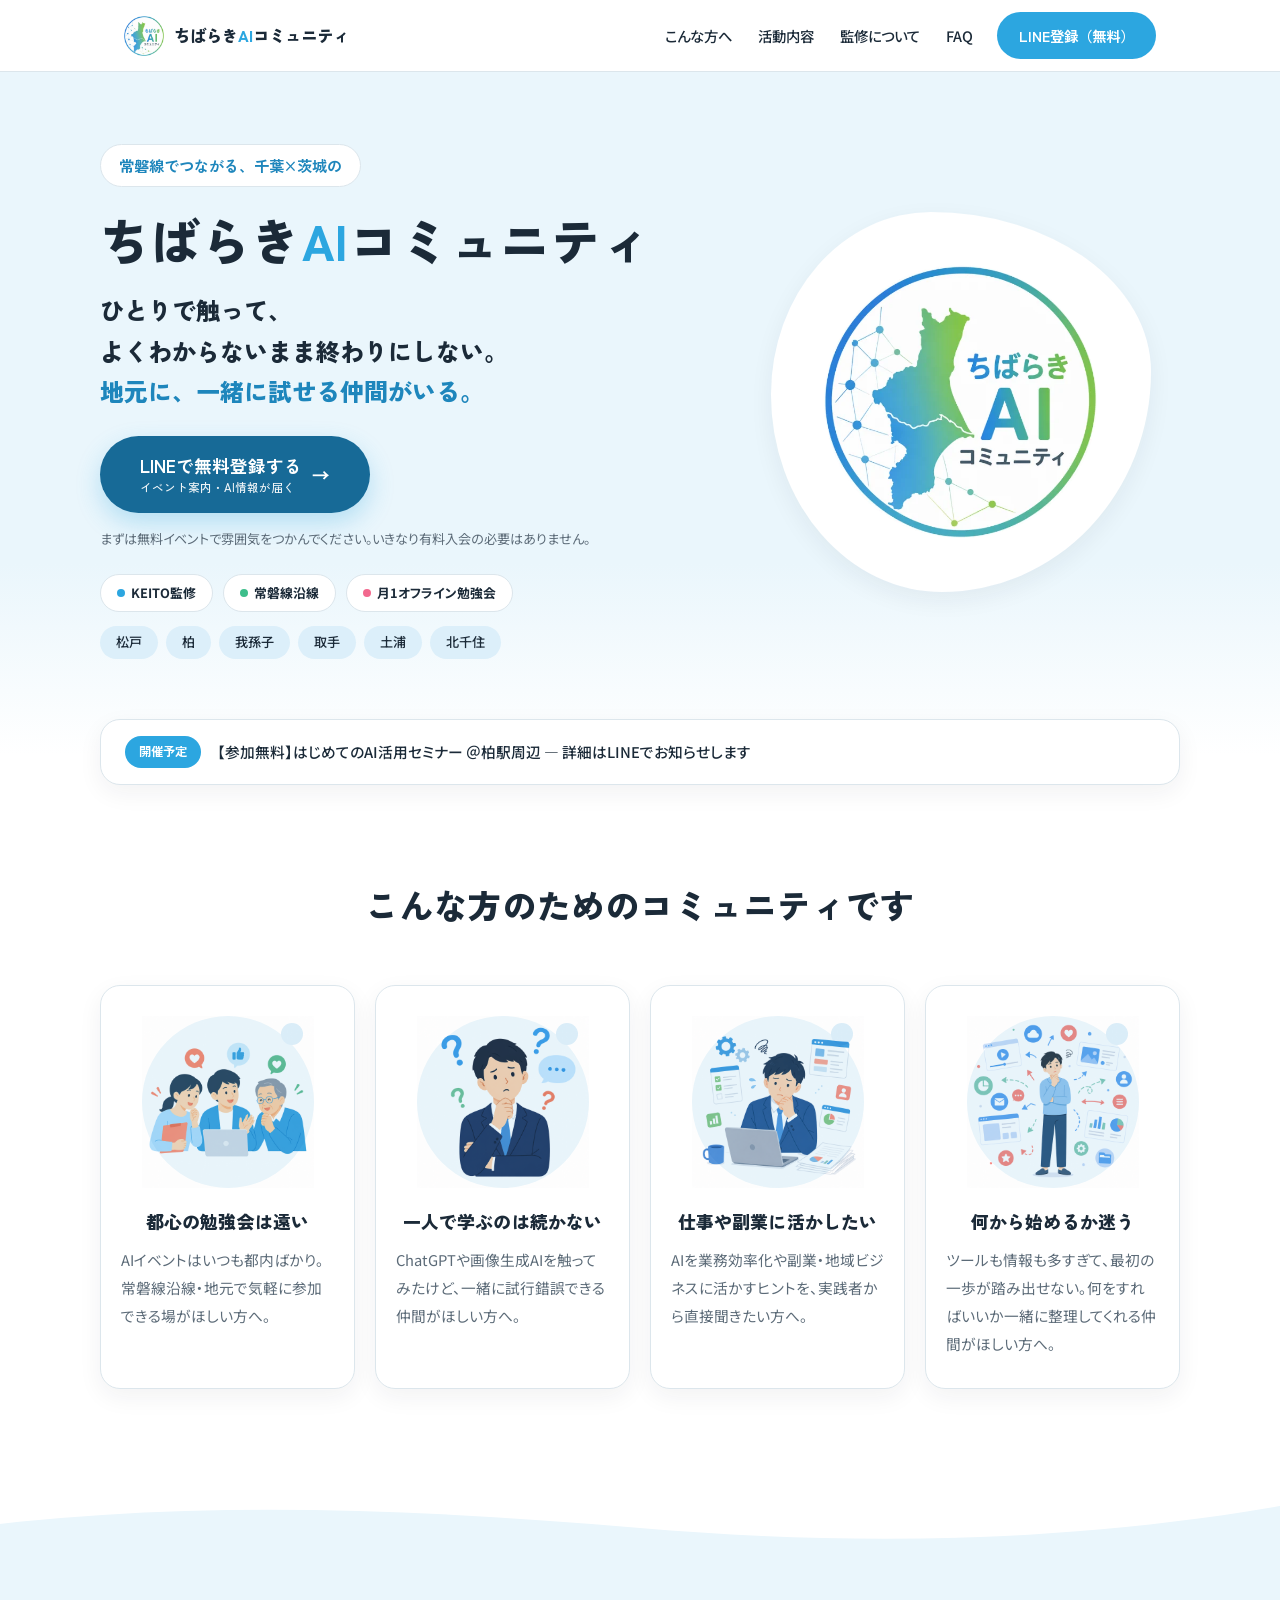
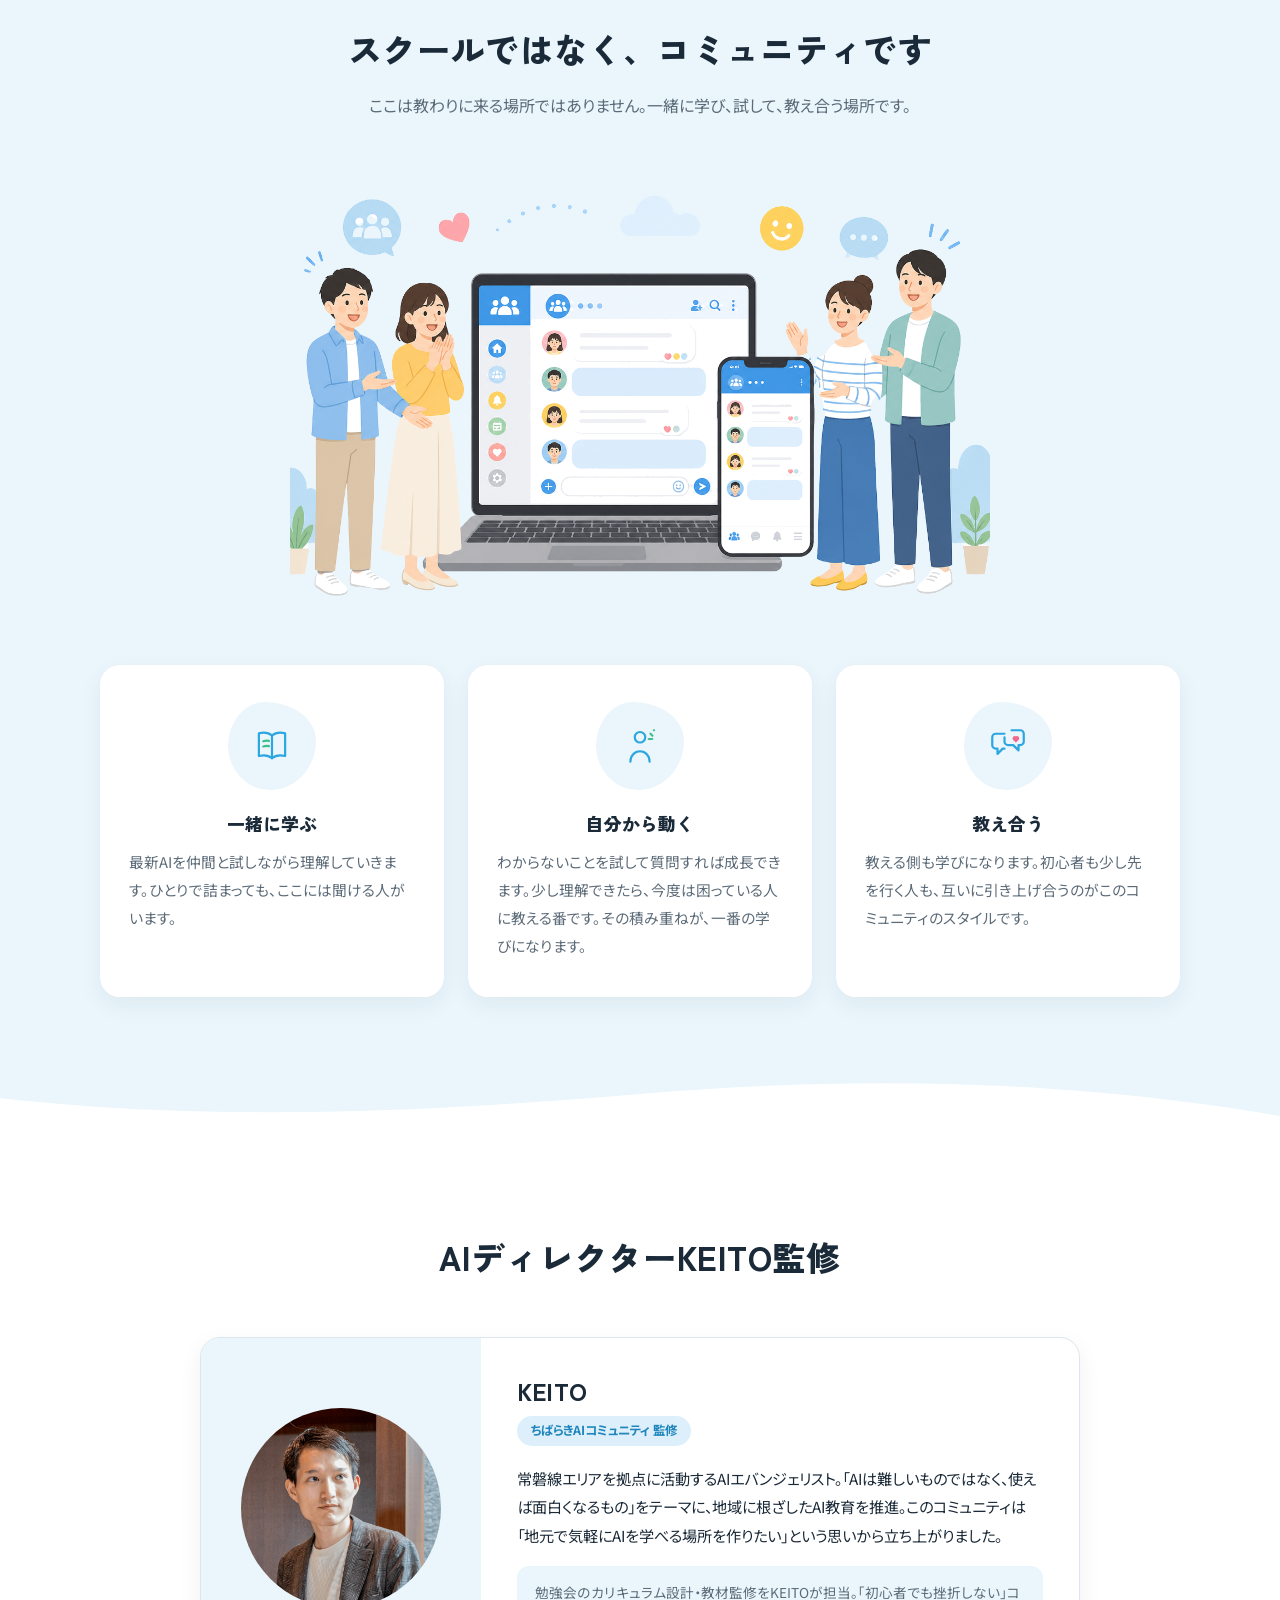
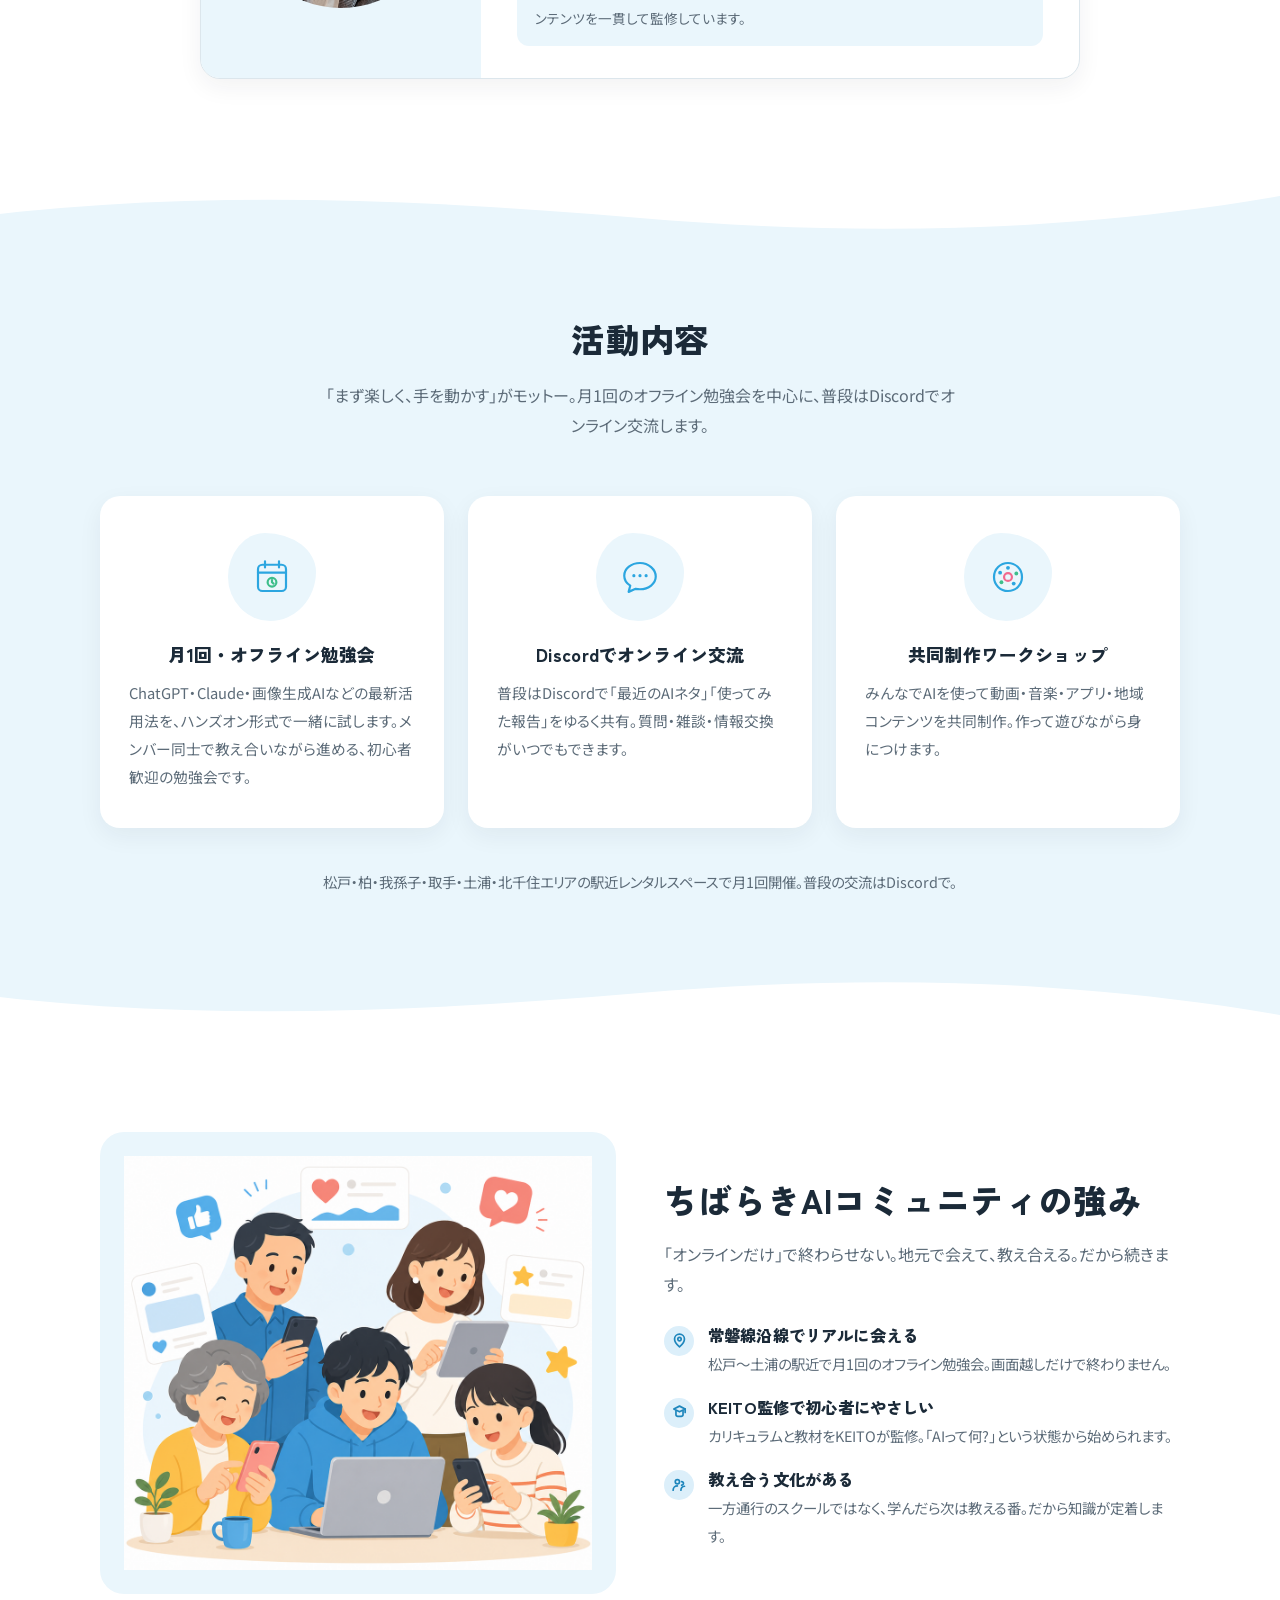
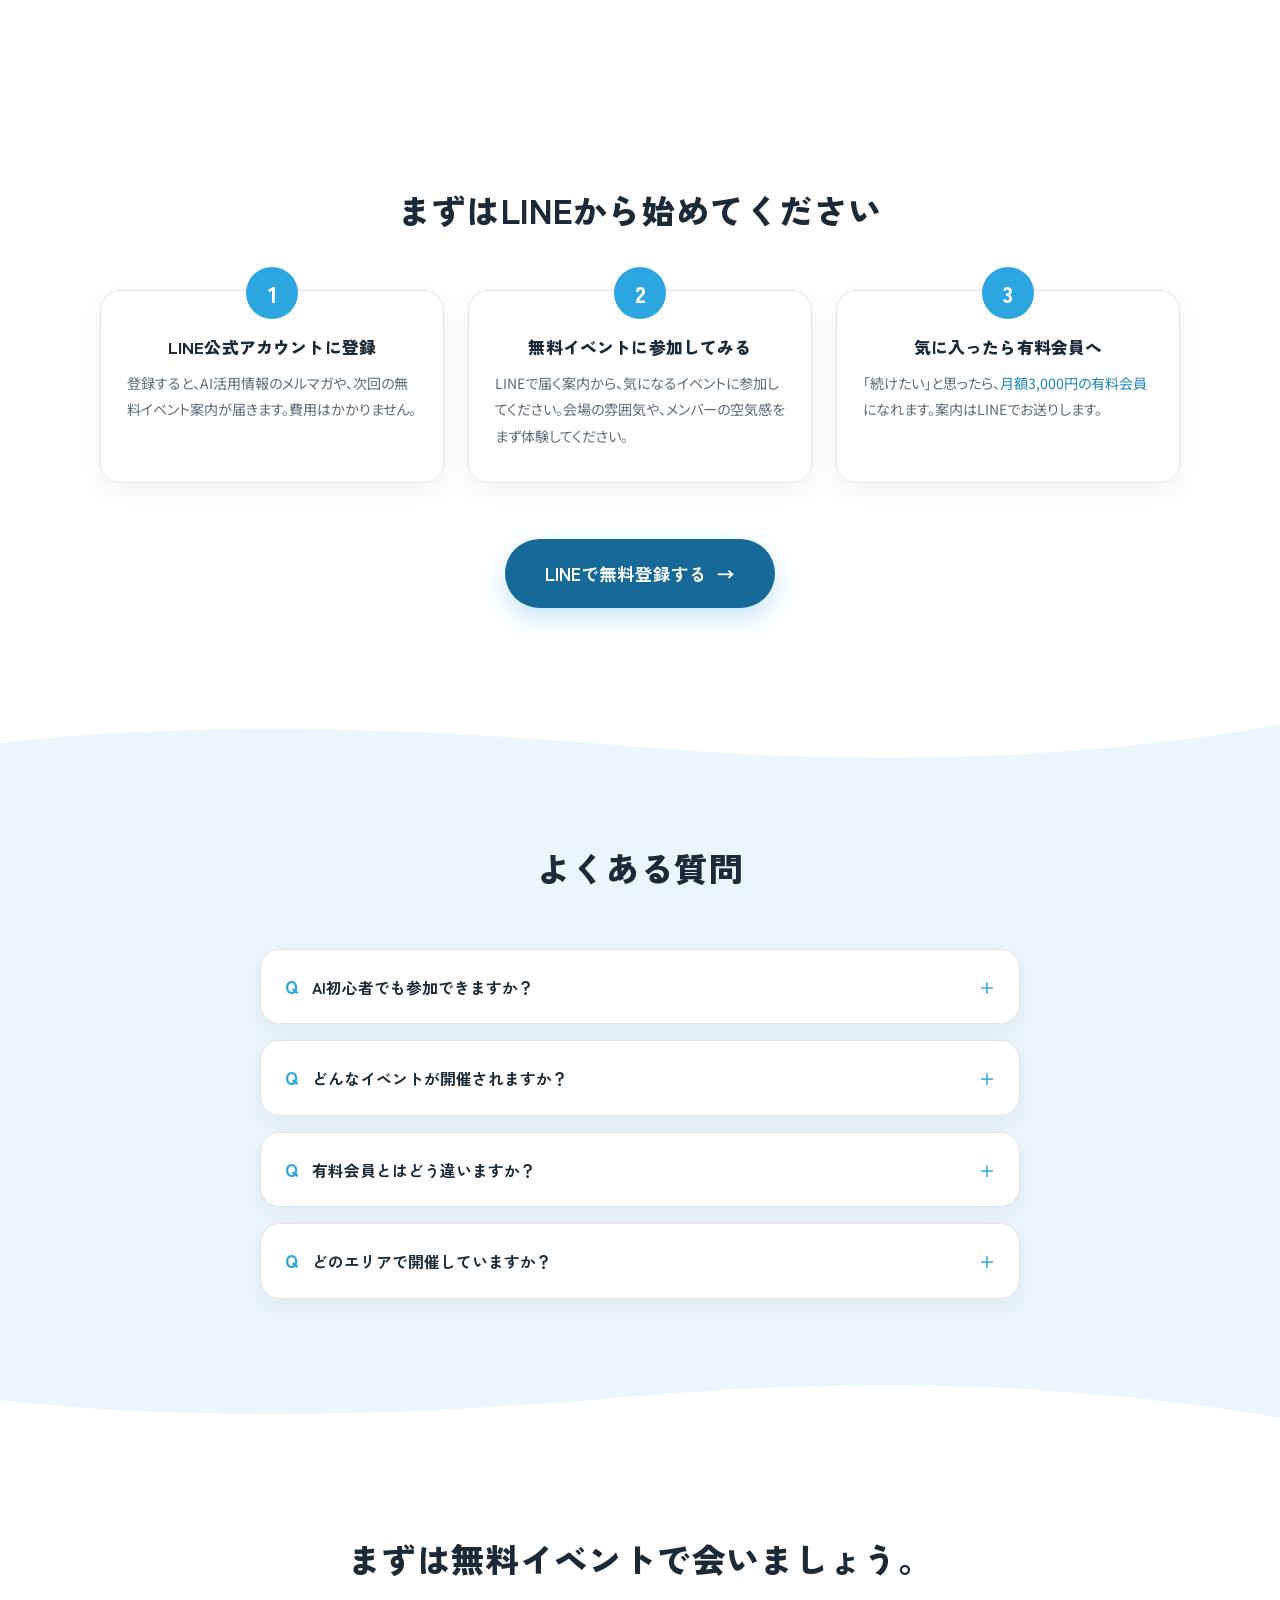
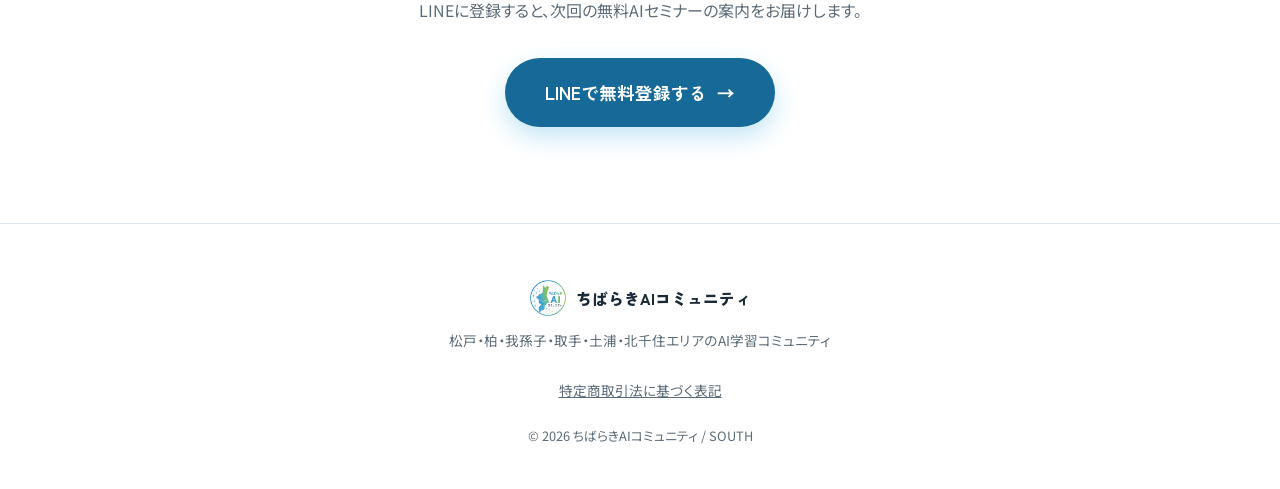
==== commit 9ee8ebee: "v4 fixes: shorten 4th card heading to one line, add gentle drift animation to wave dividers Co-Autho" ====
--- a/index.html
+++ b/index.html
@@ -113,7 +113,7 @@
           <div class="kadai-figure" aria-hidden="true">
             <img src="assets/illust/kadai-4.png" alt="">
           </div>
-          <h3>何から始めればいいか迷う</h3>
+          <h3>何から始めるか迷う</h3>
           <p>ツールも情報も多すぎて、最初の一歩が踏み出せない。何をすればいいか一緒に整理してくれる仲間がほしい方へ。</p>
         </div>
       </div>
--- a/style.css
+++ b/style.css
@@ -695,6 +695,7 @@
 @media (prefers-reduced-motion: reduce) {
   html { scroll-behavior: auto; }
   .hero-blob { animation: none; }
+  .curve svg { animation: none; width: 100%; margin-left: 0; }
   .reveal { opacity: 1; transform: none; transition: none; }
   .btn, .faq-toggle { transition: none; }
   .btn-primary:hover, .btn-header:hover, .btn-ghost:hover { transform: none; }
@@ -826,6 +827,19 @@
   .kadai-figure { width: 168px; height: 168px; }
   .card-grid.cols-4 { grid-template-columns: 1fr; }
 }
+
+/* 修正2: 波（セクション区切り）にゆったりした揺れを付ける */
+@keyframes wave-drift {
+  0%, 100% { transform: translateX(0); }
+  50% { transform: translateX(-2.5%); }
+}
+.curve svg {
+  width: 110%;
+  margin-left: -5%;
+  animation: wave-drift 11s ease-in-out infinite;
+  will-change: transform;
+}
+.curve-bottom svg { animation-duration: 13s; animation-direction: reverse; }
 
 /* 修正1: スマホでコンセプト3カードを横並び（アイコン左・テキスト右）*/
 @media (max-width: 640px) {
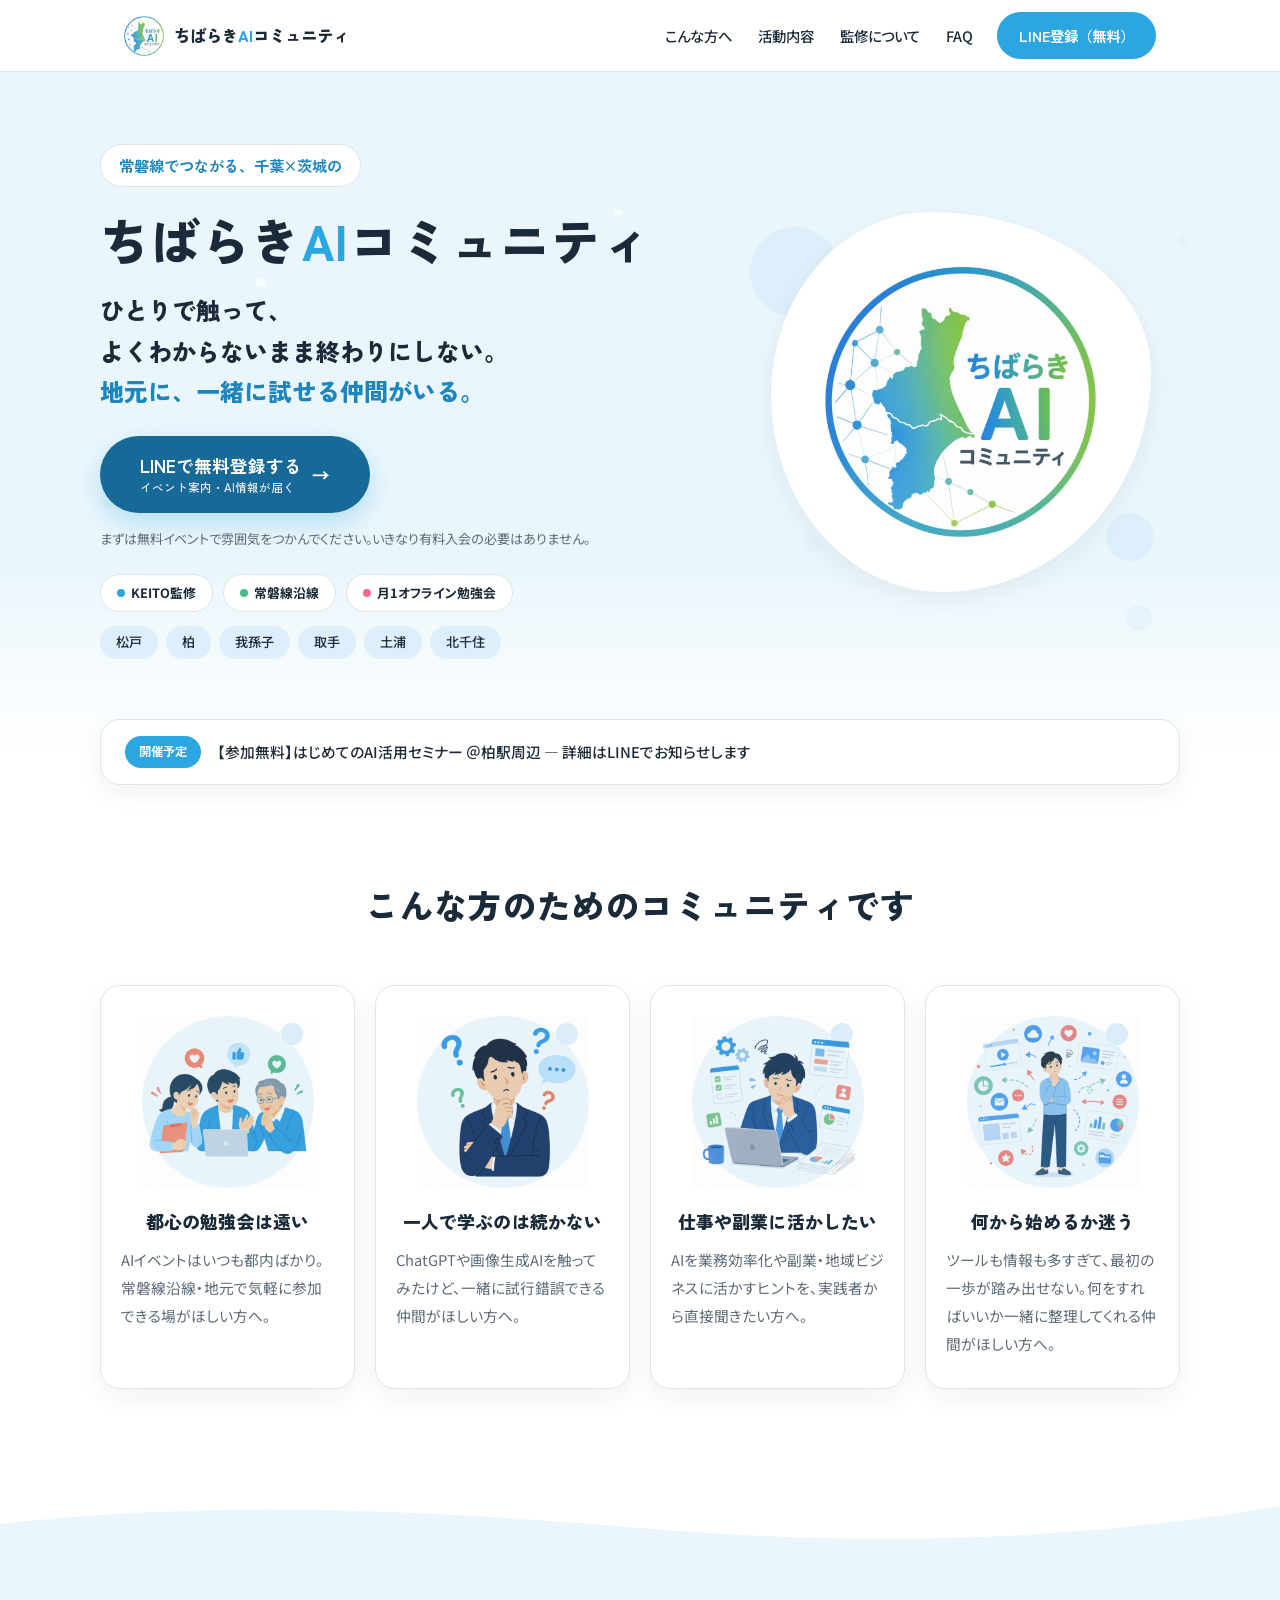
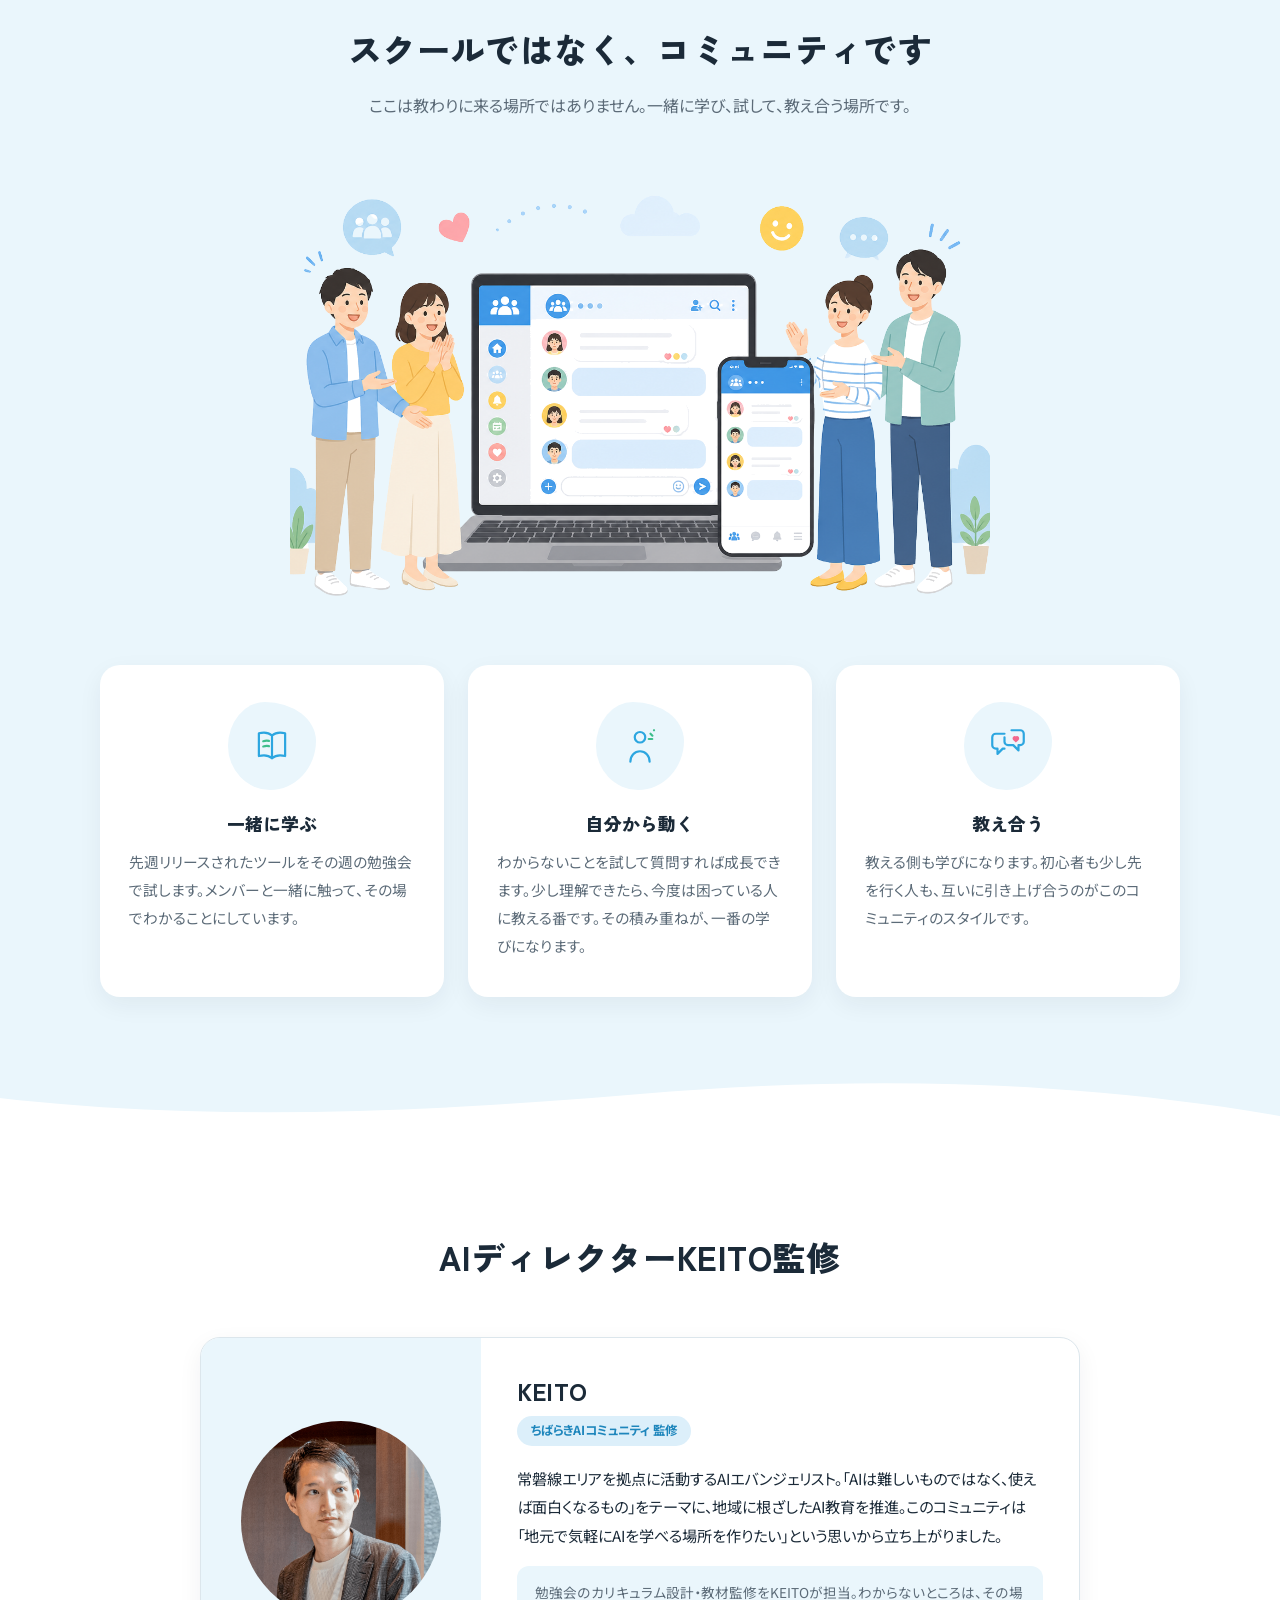
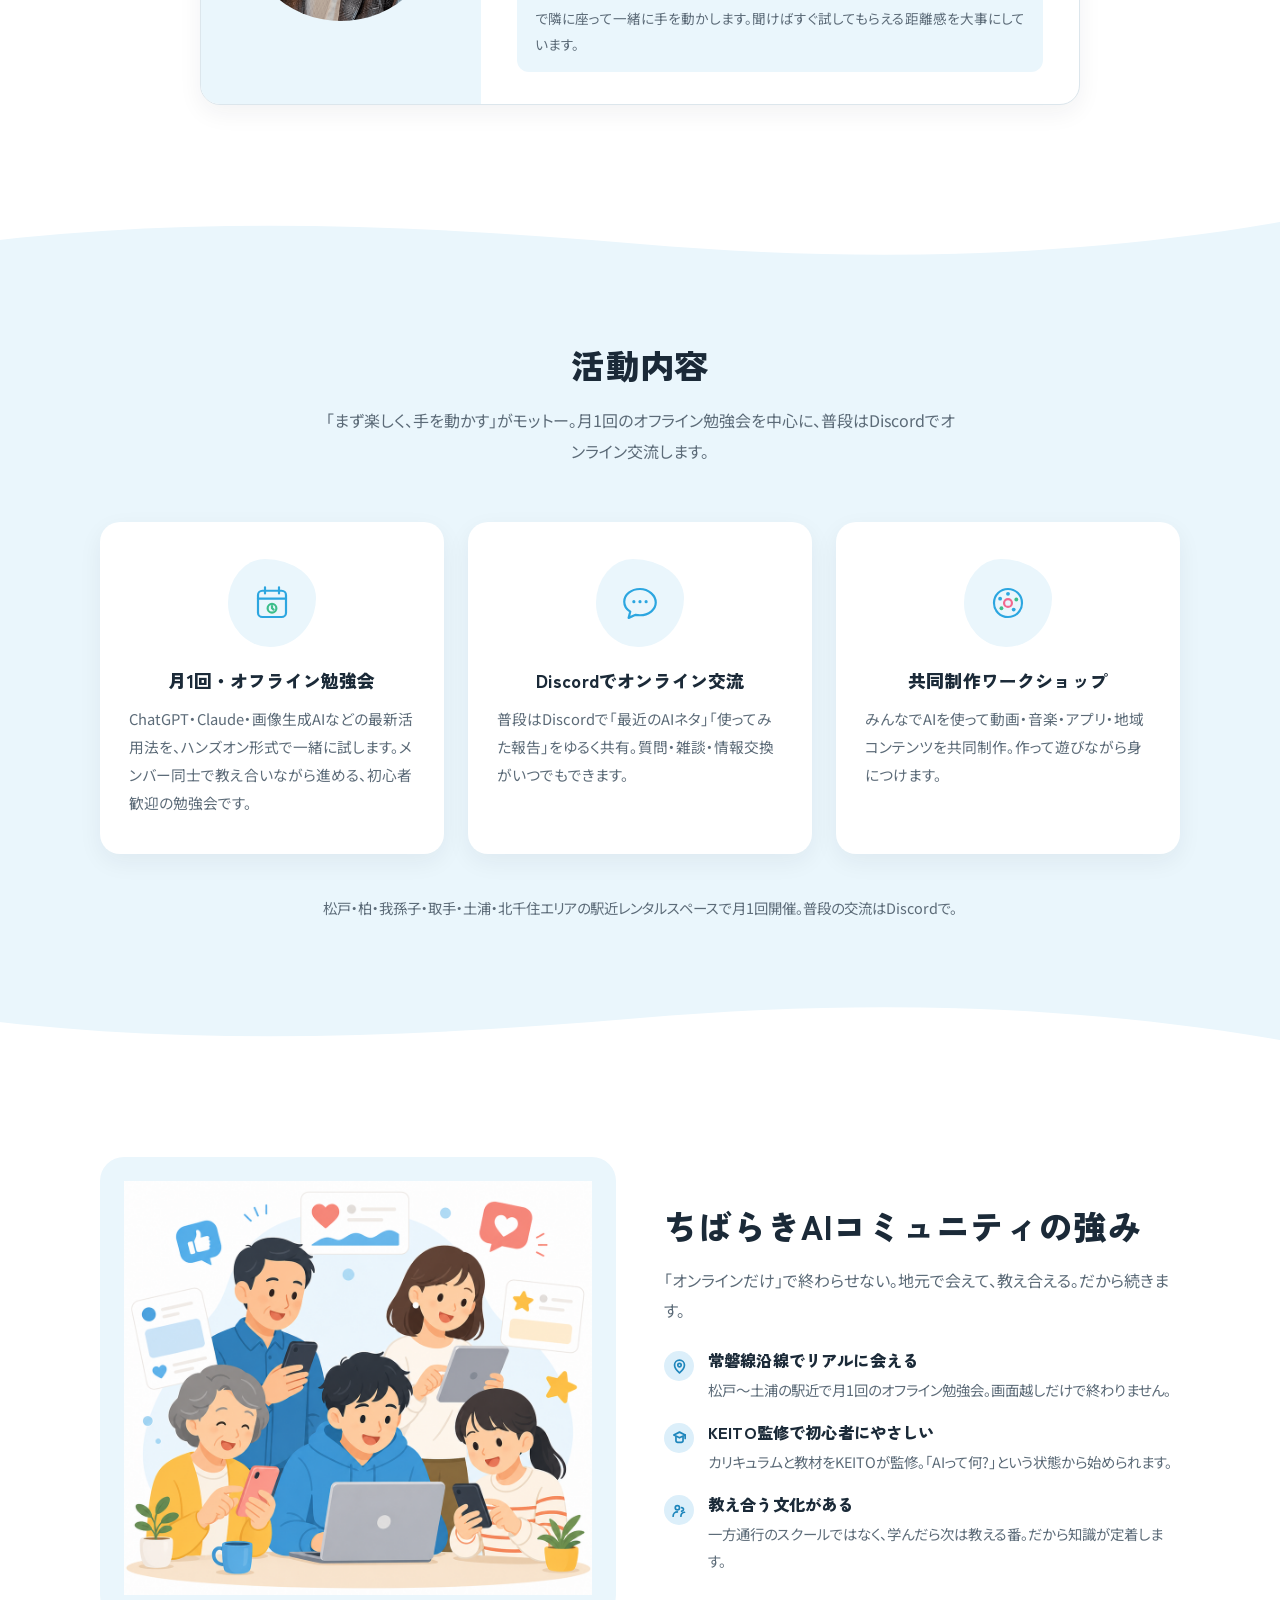
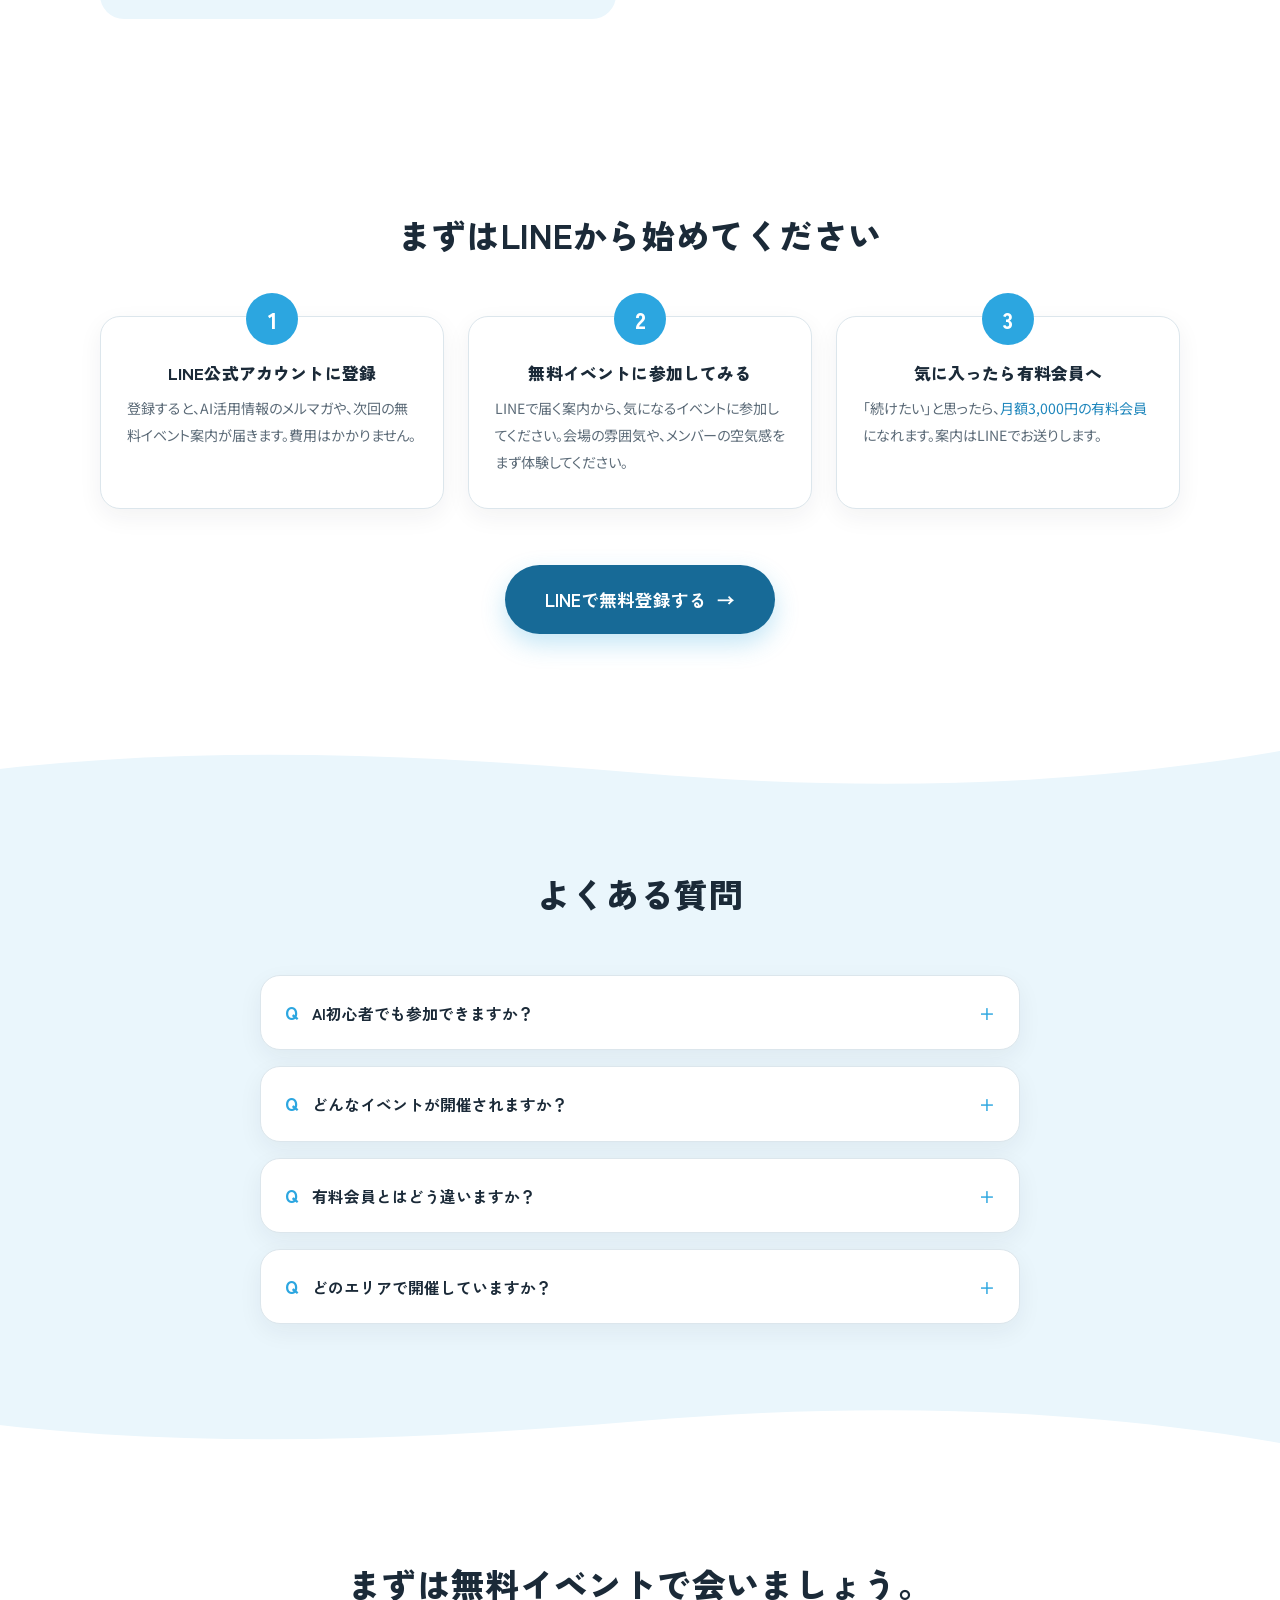
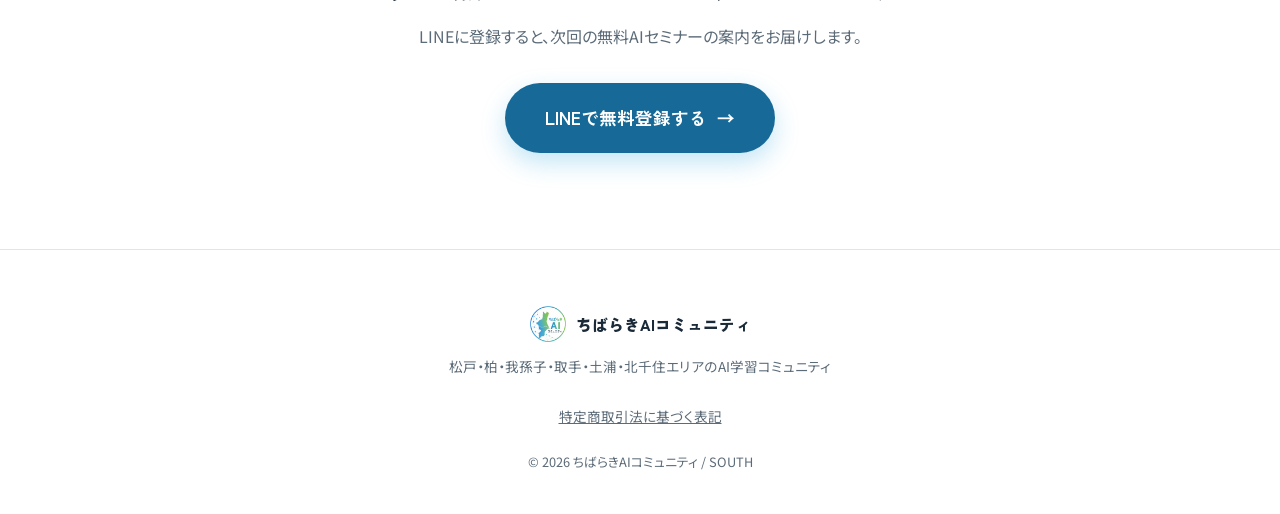
==== commit 1c0e7dfb: "v4: rewrite FAQ/concept/KEITO copy to concrete assertive tone, add subtle floating particles to hero" ====
--- a/index.html
+++ b/index.html
@@ -38,6 +38,16 @@
 
   <!-- ヒーロー -->
   <section class="hero">
+    <div class="hero-particles" aria-hidden="true">
+      <span class="p p1"></span>
+      <span class="p p2"></span>
+      <span class="p p3"></span>
+      <span class="p p4"></span>
+      <span class="p p5"></span>
+      <span class="p p6"></span>
+      <span class="p p7"></span>
+      <span class="p p8"></span>
+    </div>
     <div class="hero-inner">
       <div class="hero-text">
         <p class="hero-eyebrow">常磐線でつながる、千葉×茨城の</p>
@@ -141,7 +151,7 @@
             </svg>
           </div>
           <h3>一緒に学ぶ</h3>
-          <p>最新AIを仲間と試しながら理解していきます。ひとりで詰まっても、ここには聞ける人がいます。</p>
+          <p>先週リリースされたツールをその週の勉強会で試します。メンバーと一緒に触って、その場でわかることにしています。</p>
         </div>
         <div class="card reveal">
           <div class="card-blob" aria-hidden="true">
@@ -185,7 +195,7 @@
           <h3 class="trust-card-name">KEITO</h3>
           <span class="trust-card-role">ちばらきAIコミュニティ 監修</span>
           <p class="trust-card-bio">常磐線エリアを拠点に活動するAIエバンジェリスト。「AIは難しいものではなく、使えば面白くなるもの」をテーマに、地域に根ざしたAI教育を推進。このコミュニティは「地元で気軽にAIを学べる場所を作りたい」という思いから立ち上がりました。</p>
-          <p class="trust-card-note">勉強会のカリキュラム設計・教材監修をKEITOが担当。「初心者でも挫折しない」コンテンツを一貫して監修しています。</p>
+          <p class="trust-card-note">勉強会のカリキュラム設計・教材監修をKEITOが担当。わからないところは、その場で隣に座って一緒に手を動かします。聞けばすぐ試してもらえる距離感を大事にしています。</p>
         </div>
       </div>
     </div>
@@ -329,7 +339,7 @@
       <div class="faq-list">
         <details class="faq-item reveal">
           <summary><span class="faq-q">Q</span>AI初心者でも参加できますか？<span class="faq-toggle" aria-hidden="true">＋</span></summary>
-          <p class="faq-a">はい、むしろ初心者歓迎です。「AIって何?」という状態から参加された方も多く、講師とメンバーが丁寧にサポートします。</p>
+          <p class="faq-a">参加できます。「AIって何？」という状態から来た人が一番多いです。その場で一緒に触るので、知識ゼロでも大丈夫。</p>
         </details>
         <details class="faq-item reveal">
           <summary><span class="faq-q">Q</span>どんなイベントが開催されますか？<span class="faq-toggle" aria-hidden="true">＋</span></summary>
--- a/style.css
+++ b/style.css
@@ -696,6 +696,7 @@
   html { scroll-behavior: auto; }
   .hero-blob { animation: none; }
   .curve svg { animation: none; width: 100%; margin-left: 0; }
+  .hero-particles .p { animation: none; }
   .reveal { opacity: 1; transform: none; transition: none; }
   .btn, .faq-toggle { transition: none; }
   .btn-primary:hover, .btn-header:hover, .btn-ghost:hover { transform: none; }
@@ -827,6 +828,36 @@
   .kadai-figure { width: 168px; height: 168px; }
   .card-grid.cols-4 { grid-template-columns: 1fr; }
 }
+
+/* 背景アニメ: ヒーローに浮遊する小さな泡/粒（過剰にならない程度） */
+.hero-particles {
+  position: absolute;
+  inset: 0;
+  overflow: hidden;
+  pointer-events: none;
+  z-index: 0;
+}
+.hero-particles .p {
+  position: absolute;
+  display: block;
+  border-radius: 50%;
+  background: var(--sky-pale-2);
+  opacity: .55;
+  animation: particle-float 14s ease-in-out infinite;
+}
+.hero-particles .p1 { width: 14px; height: 14px; left: 8%;  top: 62%; animation-duration: 13s; }
+.hero-particles .p2 { width: 10px; height: 10px; left: 20%; top: 30%; animation-duration: 17s; background: #fff; }
+.hero-particles .p3 { width: 22px; height: 22px; left: 34%; top: 74%; animation-duration: 19s; }
+.hero-particles .p4 { width: 8px;  height: 8px;  left: 48%; top: 20%; animation-duration: 15s; background: #fff; }
+.hero-particles .p5 { width: 16px; height: 16px; left: 63%; top: 68%; animation-duration: 21s; }
+.hero-particles .p6 { width: 11px; height: 11px; left: 78%; top: 40%; animation-duration: 16s; background: #fff; }
+.hero-particles .p7 { width: 26px; height: 26px; left: 88%; top: 78%; animation-duration: 23s; }
+.hero-particles .p8 { width: 9px;  height: 9px;  left: 92%; top: 24%; animation-duration: 18s; }
+@keyframes particle-float {
+  0%, 100% { transform: translateY(0) translateX(0); opacity: .5; }
+  50%      { transform: translateY(-22px) translateX(6px); opacity: .8; }
+}
+.hero-inner { position: relative; z-index: 1; }
 
 /* 修正2: 波（セクション区切り）にゆったりした揺れを付ける */
 @keyframes wave-drift {
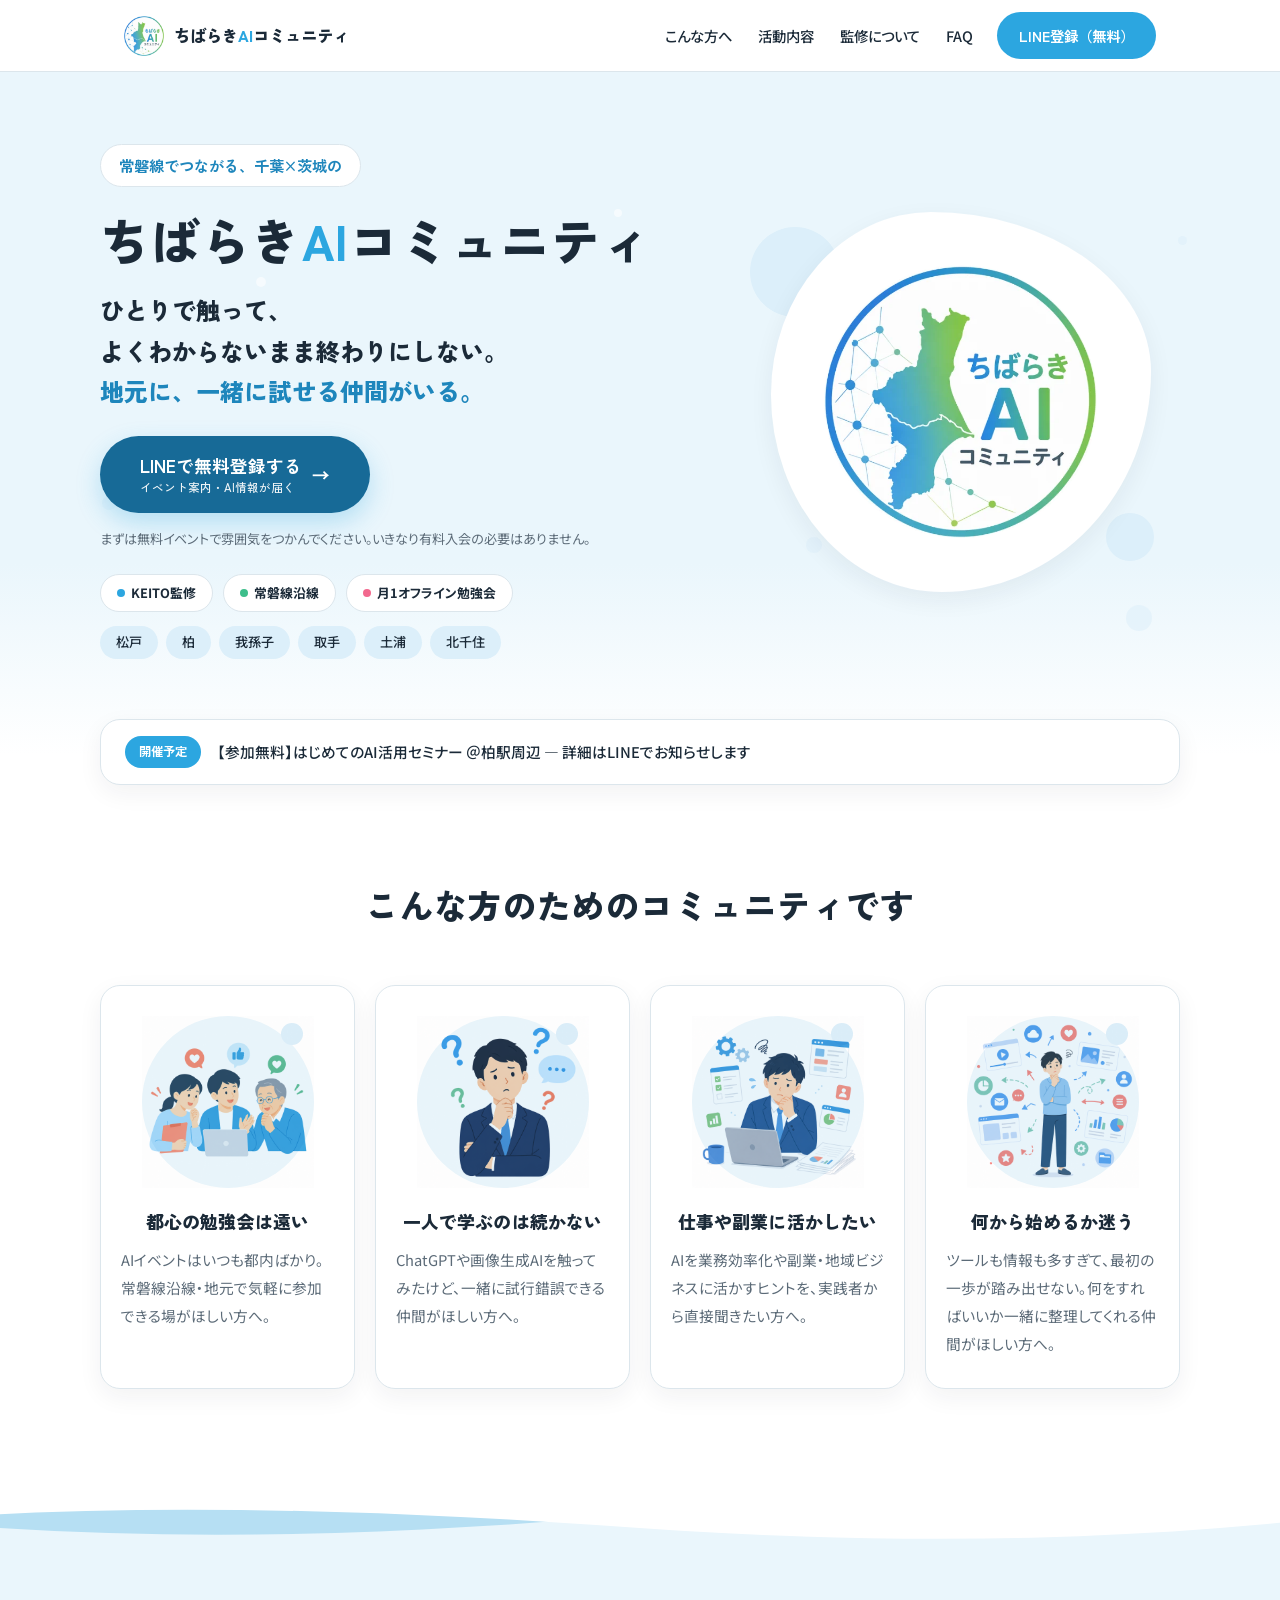
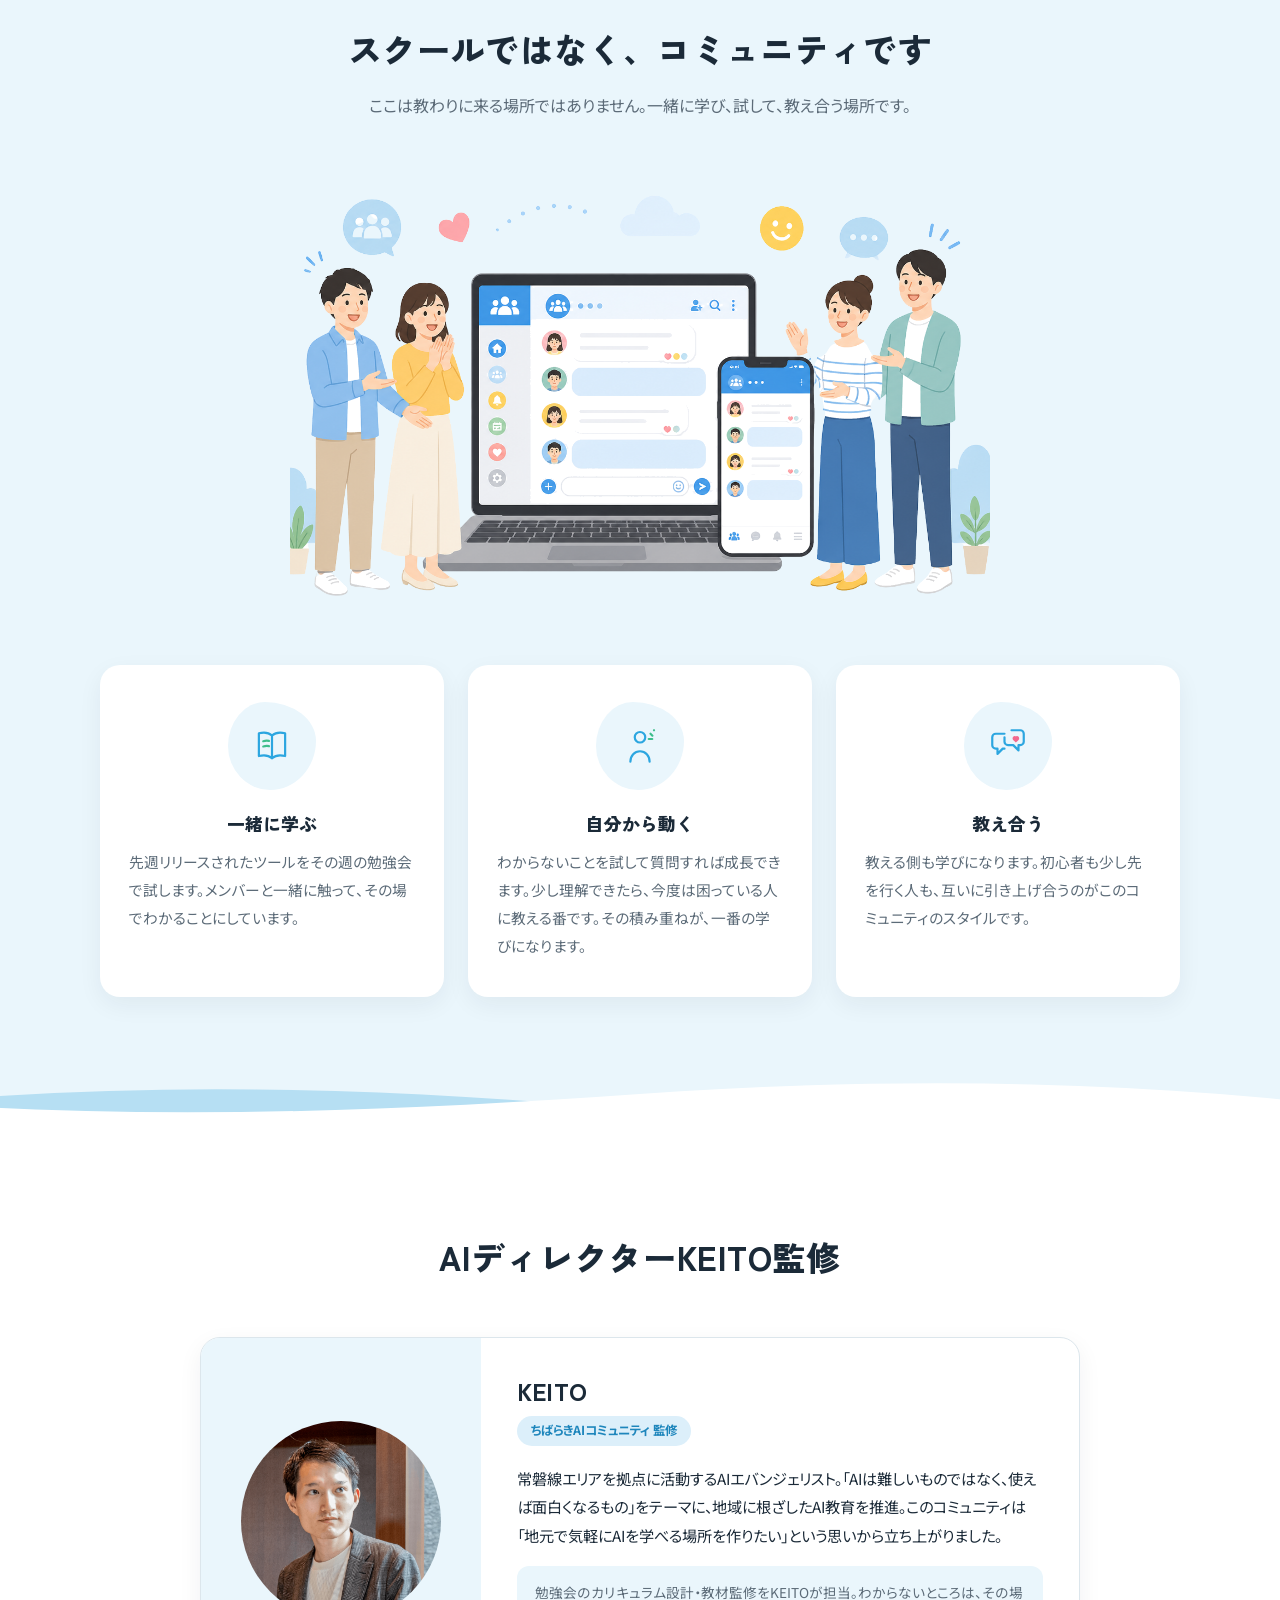
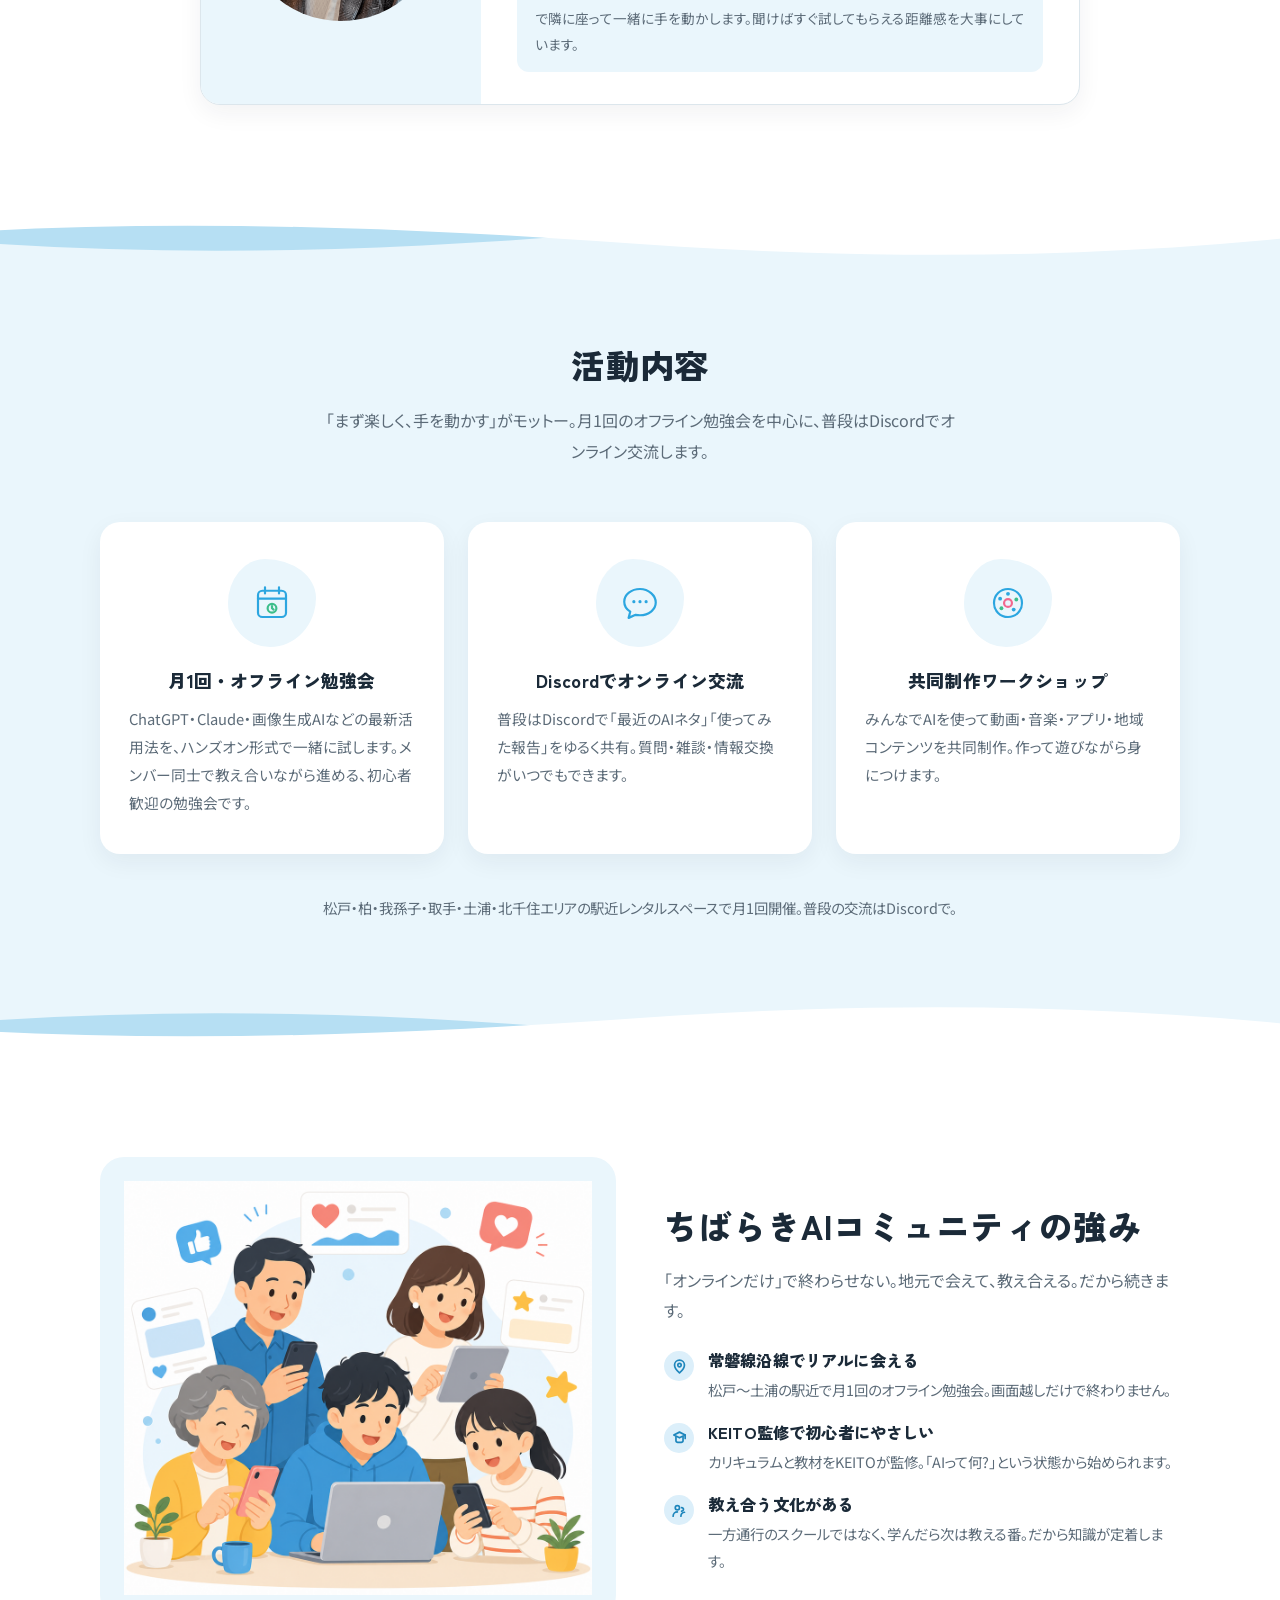
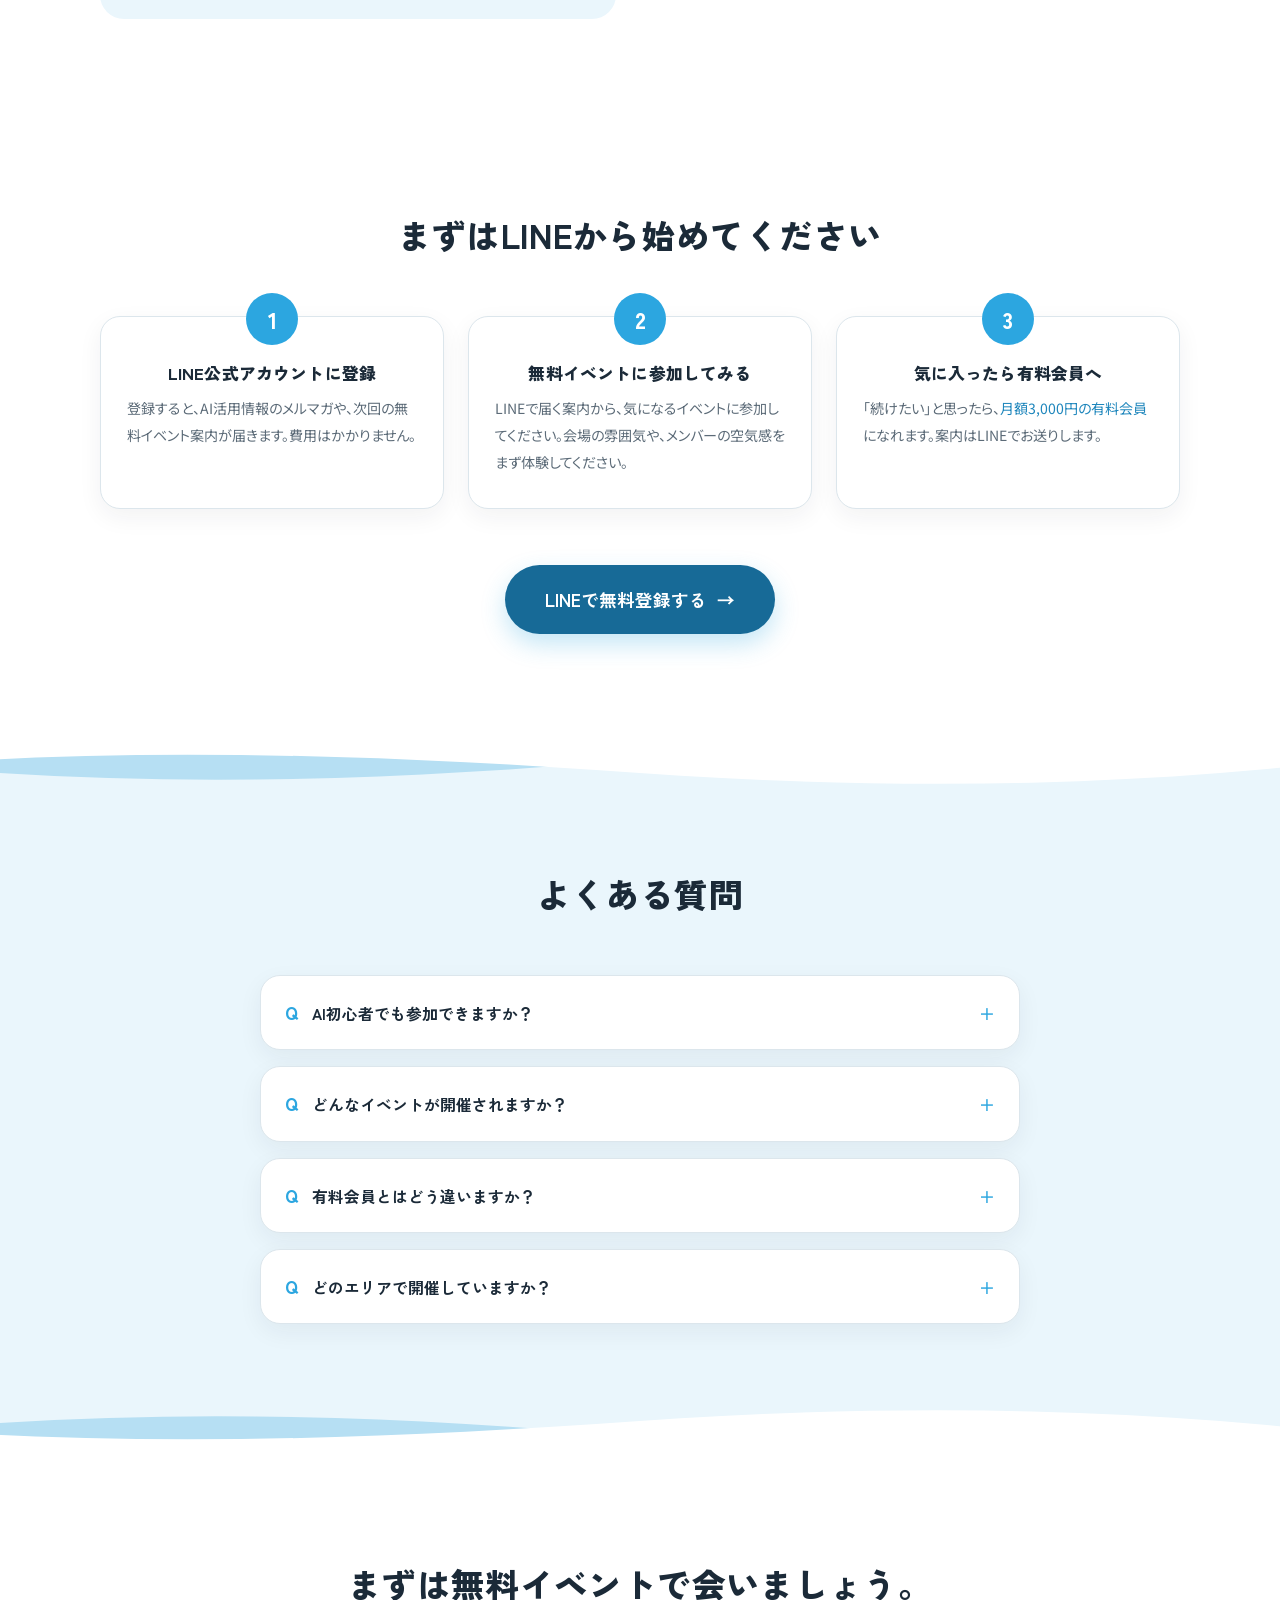
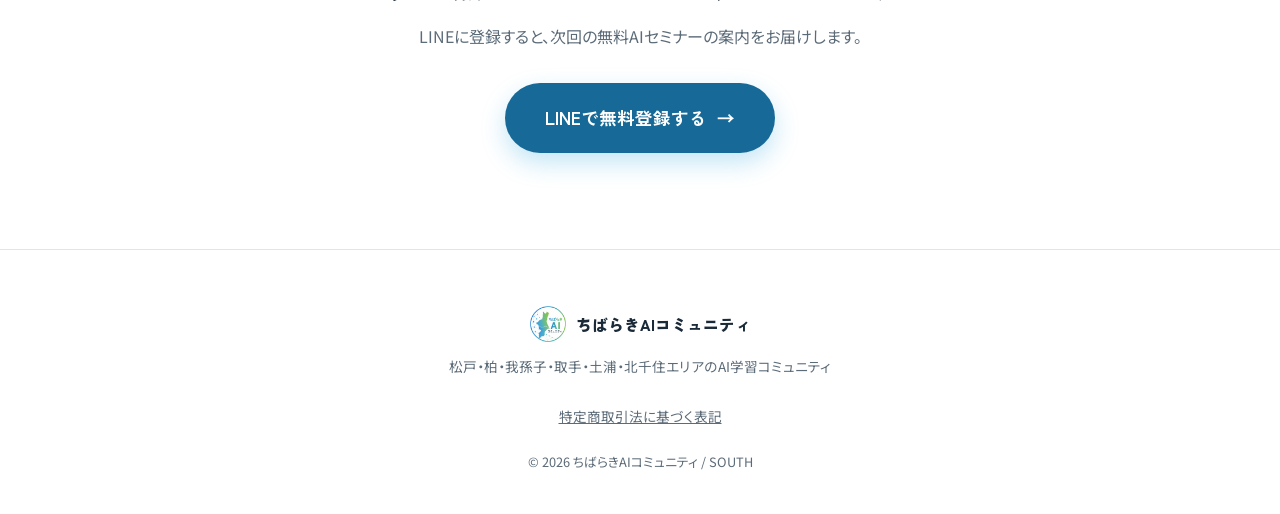
==== commit 8e923cc8: "wave: speed up (4s) + add second back-wave layer for clearly visible motion - front white wave: 4s, " ====
--- a/index.html
+++ b/index.html
@@ -133,7 +133,7 @@
   <!-- コンセプト -->
   <section class="section sec-sky has-curve-top has-curve-bottom" id="concept">
     <div class="curve curve-top" aria-hidden="true">
-      <svg viewBox="0 0 1440 64" preserveAspectRatio="none"><path d="M0,0 L1440,0 L1440,10 C1200,58 960,64 720,44 C480,24 240,14 0,48 Z" fill="#FFFFFF"/></svg>
+      <svg class="wave-back" viewBox="0 0 1440 64" preserveAspectRatio="none"><path d="M0,0 L1440,0 L1440,34 C1200,8 960,4 720,30 C480,56 240,62 0,22 Z" fill="#B6DFF3"/></svg><svg class="wave-front" viewBox="0 0 1440 64" preserveAspectRatio="none"><path d="M0,0 L1440,0 L1440,10 C1200,58 960,64 720,44 C480,24 240,14 0,48 Z" fill="#FFFFFF"/></svg>
     </div>
     <div class="section-inner">
       <h2 class="section-title reveal">スクールではなく、コミュニティです</h2>
@@ -179,7 +179,7 @@
       </div>
     </div>
     <div class="curve curve-bottom" aria-hidden="true">
-      <svg viewBox="0 0 1440 64" preserveAspectRatio="none"><path d="M0,64 L1440,64 L1440,54 C1200,6 960,0 720,20 C480,40 240,50 0,16 Z" fill="#FFFFFF"/></svg>
+      <svg class="wave-back" viewBox="0 0 1440 64" preserveAspectRatio="none"><path d="M0,64 L1440,64 L1440,30 C1200,58 960,62 720,36 C480,10 240,4 0,44 Z" fill="#B6DFF3"/></svg><svg class="wave-front" viewBox="0 0 1440 64" preserveAspectRatio="none"><path d="M0,64 L1440,64 L1440,54 C1200,6 960,0 720,20 C480,40 240,50 0,16 Z" fill="#FFFFFF"/></svg>
     </div>
   </section>
 
@@ -204,7 +204,7 @@
   <!-- 活動内容 -->
   <section class="section sec-sky has-curve-top has-curve-bottom" id="activities">
     <div class="curve curve-top" aria-hidden="true">
-      <svg viewBox="0 0 1440 64" preserveAspectRatio="none"><path d="M0,0 L1440,0 L1440,10 C1200,58 960,64 720,44 C480,24 240,14 0,48 Z" fill="#FFFFFF"/></svg>
+      <svg class="wave-back" viewBox="0 0 1440 64" preserveAspectRatio="none"><path d="M0,0 L1440,0 L1440,34 C1200,8 960,4 720,30 C480,56 240,62 0,22 Z" fill="#B6DFF3"/></svg><svg class="wave-front" viewBox="0 0 1440 64" preserveAspectRatio="none"><path d="M0,0 L1440,0 L1440,10 C1200,58 960,64 720,44 C480,24 240,14 0,48 Z" fill="#FFFFFF"/></svg>
     </div>
     <div class="section-inner">
       <h2 class="section-title reveal">活動内容</h2>
@@ -254,7 +254,7 @@
       <p class="grid-note reveal">松戸・柏・我孫子・取手・土浦・北千住エリアの駅近レンタルスペースで月1回開催。普段の交流はDiscordで。</p>
     </div>
     <div class="curve curve-bottom" aria-hidden="true">
-      <svg viewBox="0 0 1440 64" preserveAspectRatio="none"><path d="M0,64 L1440,64 L1440,54 C1200,6 960,0 720,20 C480,40 240,50 0,16 Z" fill="#FFFFFF"/></svg>
+      <svg class="wave-back" viewBox="0 0 1440 64" preserveAspectRatio="none"><path d="M0,64 L1440,64 L1440,30 C1200,58 960,62 720,36 C480,10 240,4 0,44 Z" fill="#B6DFF3"/></svg><svg class="wave-front" viewBox="0 0 1440 64" preserveAspectRatio="none"><path d="M0,64 L1440,64 L1440,54 C1200,6 960,0 720,20 C480,40 240,50 0,16 Z" fill="#FFFFFF"/></svg>
     </div>
   </section>
 
@@ -332,7 +332,7 @@
   <!-- FAQ -->
   <section class="section sec-sky has-curve-top has-curve-bottom" id="faq">
     <div class="curve curve-top" aria-hidden="true">
-      <svg viewBox="0 0 1440 64" preserveAspectRatio="none"><path d="M0,0 L1440,0 L1440,10 C1200,58 960,64 720,44 C480,24 240,14 0,48 Z" fill="#FFFFFF"/></svg>
+      <svg class="wave-back" viewBox="0 0 1440 64" preserveAspectRatio="none"><path d="M0,0 L1440,0 L1440,34 C1200,8 960,4 720,30 C480,56 240,62 0,22 Z" fill="#B6DFF3"/></svg><svg class="wave-front" viewBox="0 0 1440 64" preserveAspectRatio="none"><path d="M0,0 L1440,0 L1440,10 C1200,58 960,64 720,44 C480,24 240,14 0,48 Z" fill="#FFFFFF"/></svg>
     </div>
     <div class="section-inner">
       <h2 class="section-title reveal">よくある質問</h2>
@@ -356,7 +356,7 @@
       </div>
     </div>
     <div class="curve curve-bottom" aria-hidden="true">
-      <svg viewBox="0 0 1440 64" preserveAspectRatio="none"><path d="M0,64 L1440,64 L1440,54 C1200,6 960,0 720,20 C480,40 240,50 0,16 Z" fill="#FFFFFF"/></svg>
+      <svg class="wave-back" viewBox="0 0 1440 64" preserveAspectRatio="none"><path d="M0,64 L1440,64 L1440,30 C1200,58 960,62 720,36 C480,10 240,4 0,44 Z" fill="#B6DFF3"/></svg><svg class="wave-front" viewBox="0 0 1440 64" preserveAspectRatio="none"><path d="M0,64 L1440,64 L1440,54 C1200,6 960,0 720,20 C480,40 240,50 0,16 Z" fill="#FFFFFF"/></svg>
     </div>
   </section>
 
--- a/style.css
+++ b/style.css
@@ -91,7 +91,10 @@
   line-height: 0;
   pointer-events: none;
 }
-.curve svg { display: block; width: 100%; height: 64px; }
+.curve { height: 64px; }
+.curve svg { display: block; position: absolute; left: 0; top: 0; width: 100%; height: 100%; }
+.curve .wave-back { z-index: 1; }
+.curve .wave-front { z-index: 2; }
 .curve-top { top: -1px; }
 .curve-bottom { bottom: -1px; }
 .sec-sky.has-curve-top { padding-top: 140px; }
@@ -719,7 +722,7 @@
   .section { padding: 64px 20px; }
   .sec-sky.has-curve-top { padding-top: 110px; }
   .sec-sky.has-curve-bottom { padding-bottom: 110px; }
-  .curve svg { height: 40px; }
+  .curve { height: 40px; }
   .hero { padding: 48px 20px 80px; }
   .btn-primary { width: 100%; padding: 16px 24px; }
   .news-bar-inner { padding: 14px 18px; }
@@ -859,18 +862,25 @@
 }
 .hero-inner { position: relative; z-index: 1; }
 
-/* 修正2: 波（セクション区切り）にゆったりした揺れを付ける */
+/* 修正2: 波（全セクション区切り）を流れるように動かす */
 @keyframes wave-drift {
-  0%, 100% { transform: translateX(0); }
-  50% { transform: translateX(-2.5%); }
+  0%, 100% { transform: translateX(0) scaleY(1); }
+  50%      { transform: translateX(-12%) scaleY(1.18); }
 }
 .curve svg {
-  width: 110%;
-  margin-left: -5%;
-  animation: wave-drift 11s ease-in-out infinite;
+  width: 134%;
+  margin-left: -17%;
+  animation: wave-drift 4s ease-in-out infinite;
+  transform-origin: bottom center;
   will-change: transform;
 }
-.curve-bottom svg { animation-duration: 13s; animation-direction: reverse; }
+/* 前面（白）と背面（薄い青）で速度・向きをずらし、重なりの動きを見せる */
+.curve .wave-front { animation-duration: 4s; }
+.curve .wave-back  { animation-duration: 6s; animation-direction: reverse; }
+.curve-top svg { transform-origin: top center; }
+.curve-bottom svg { transform-origin: bottom center; }
+.curve-bottom .wave-front { animation-direction: reverse; }
+.curve-bottom .wave-back  { animation-direction: normal; }
 
 /* 修正1: スマホでコンセプト3カードを横並び（アイコン左・テキスト右）*/
 @media (max-width: 640px) {
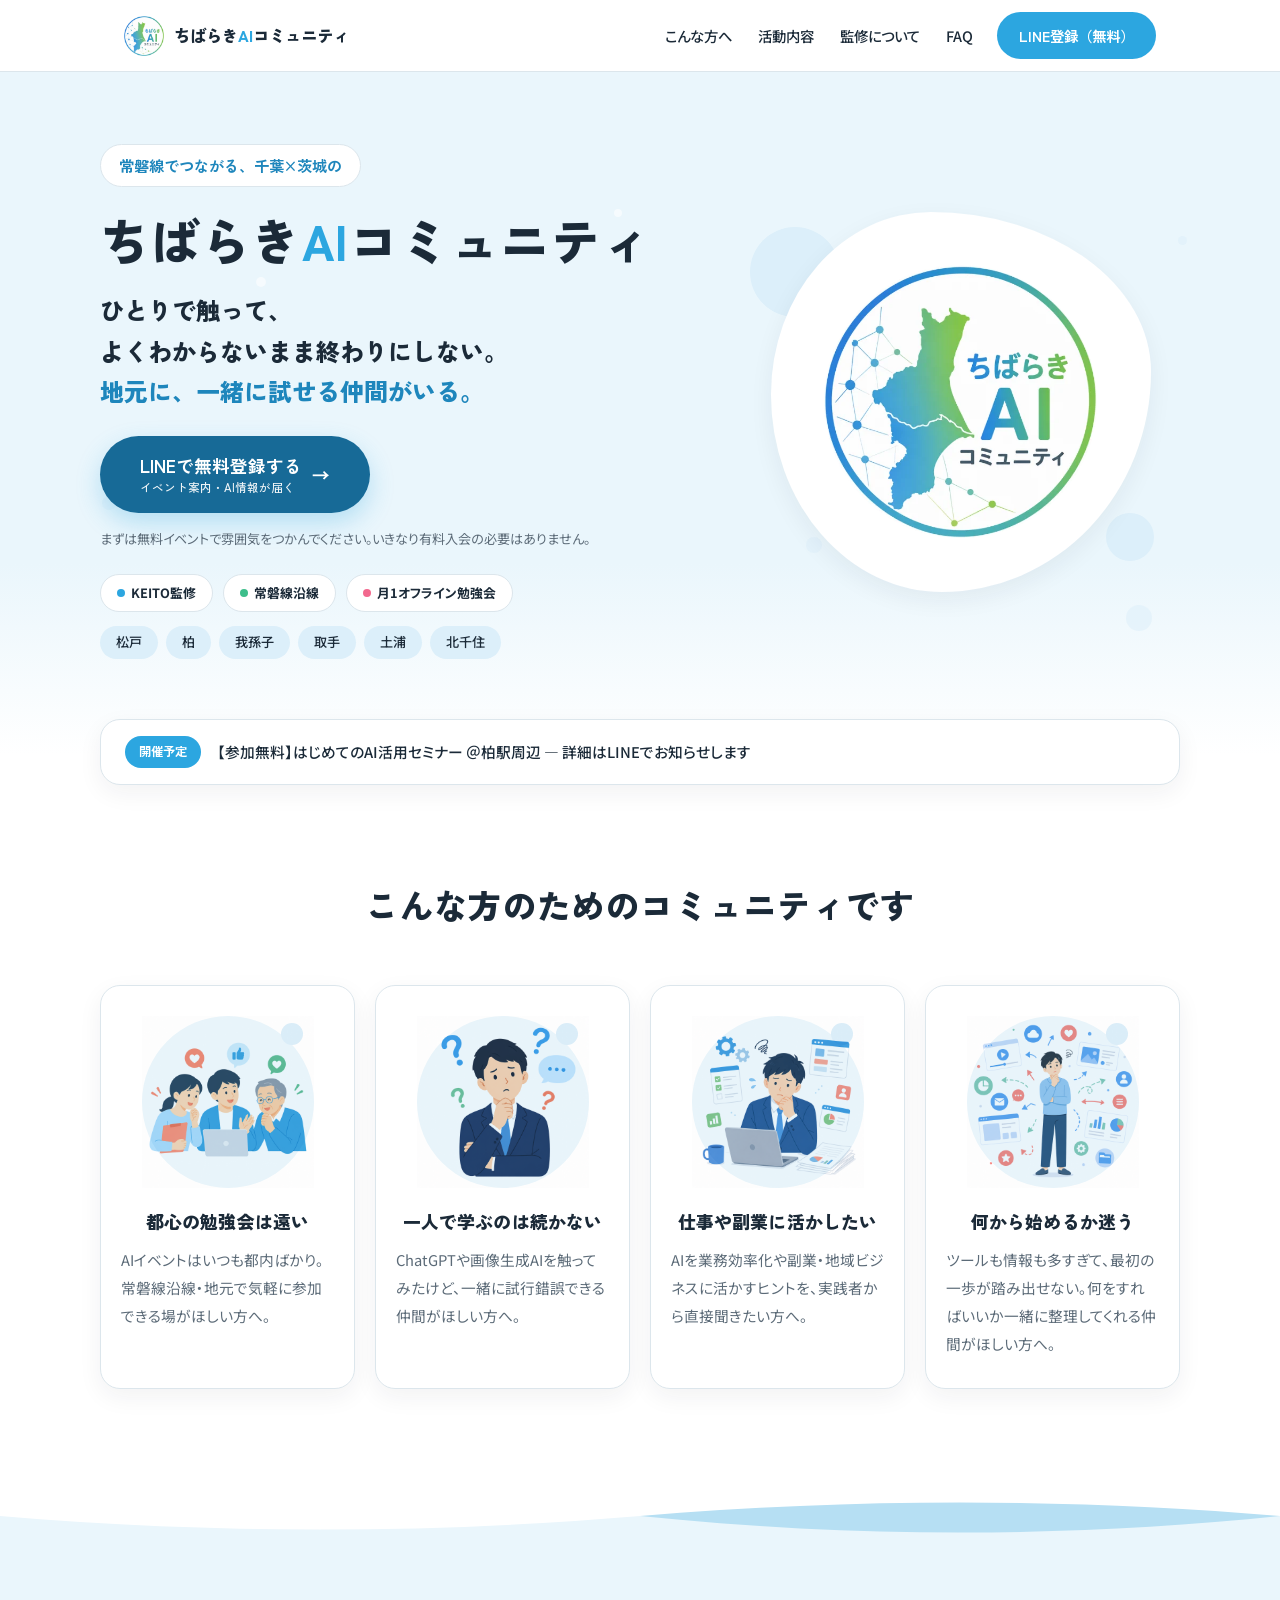
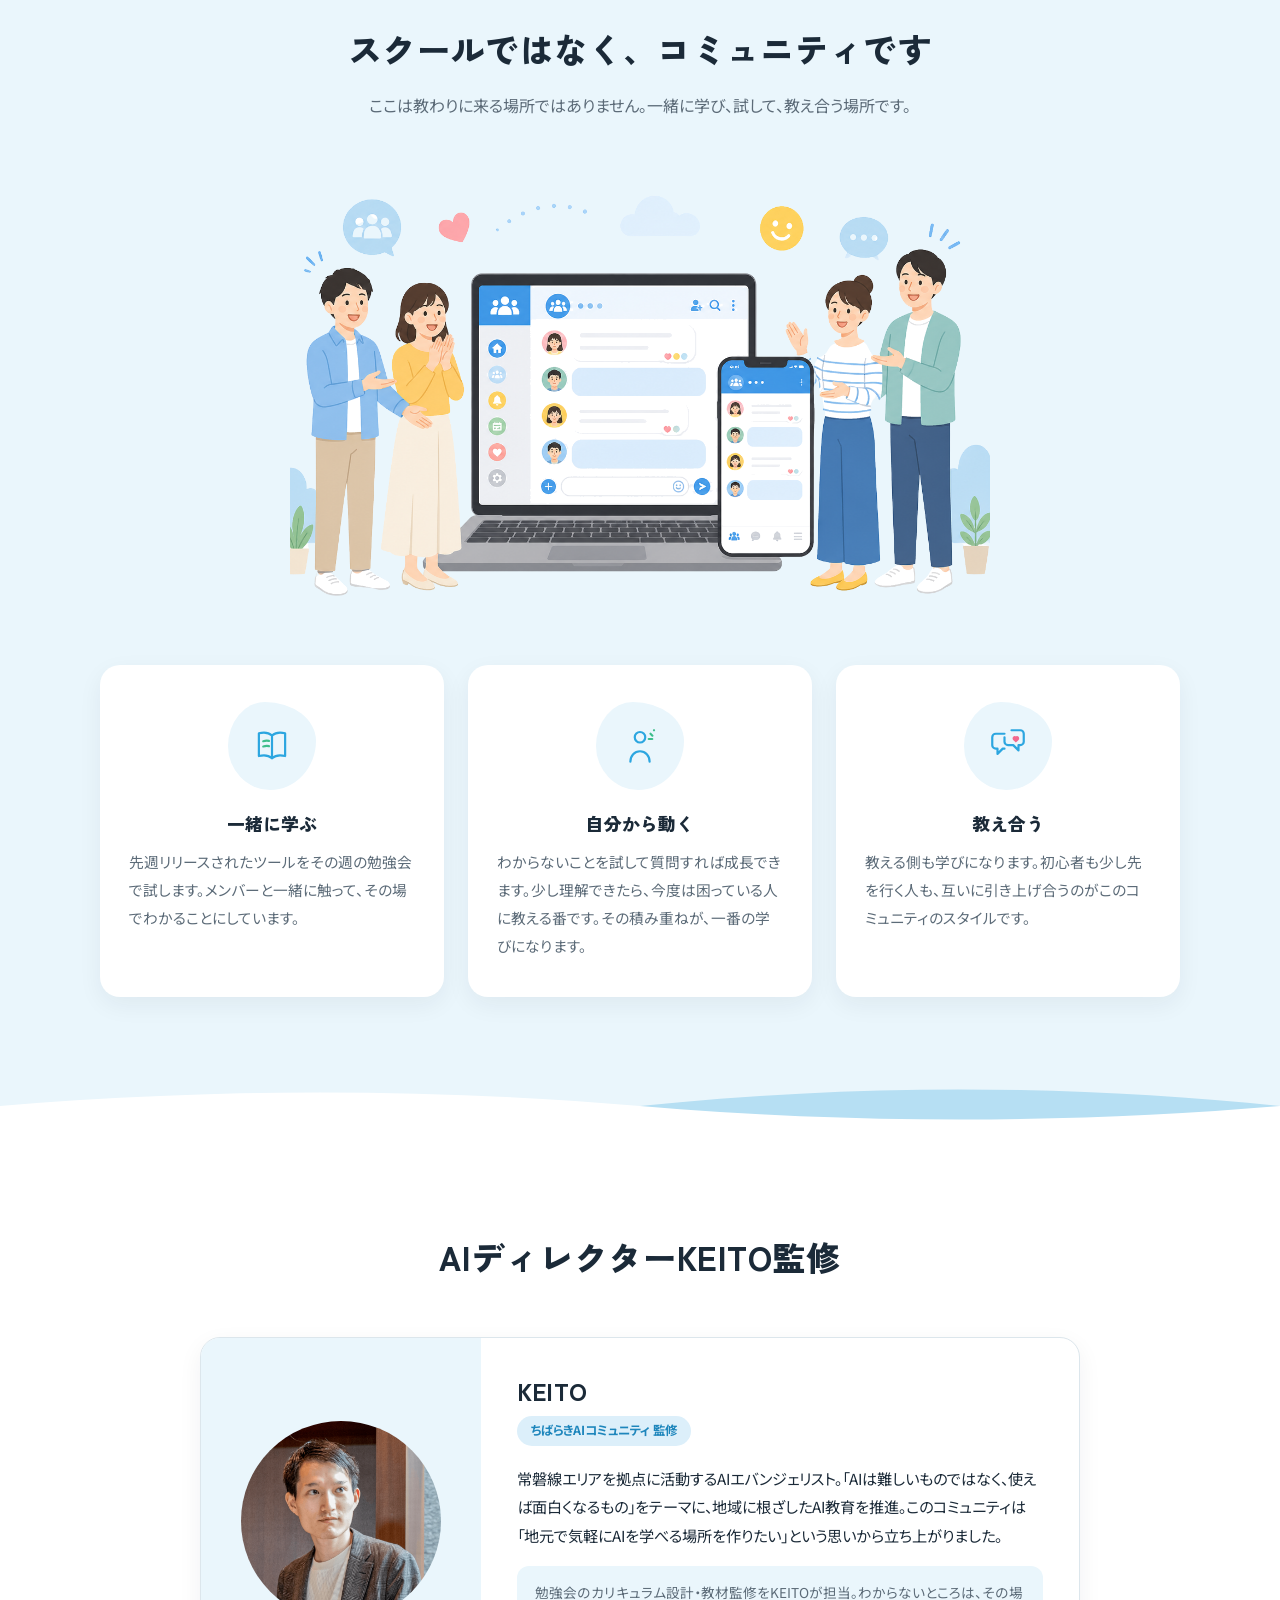
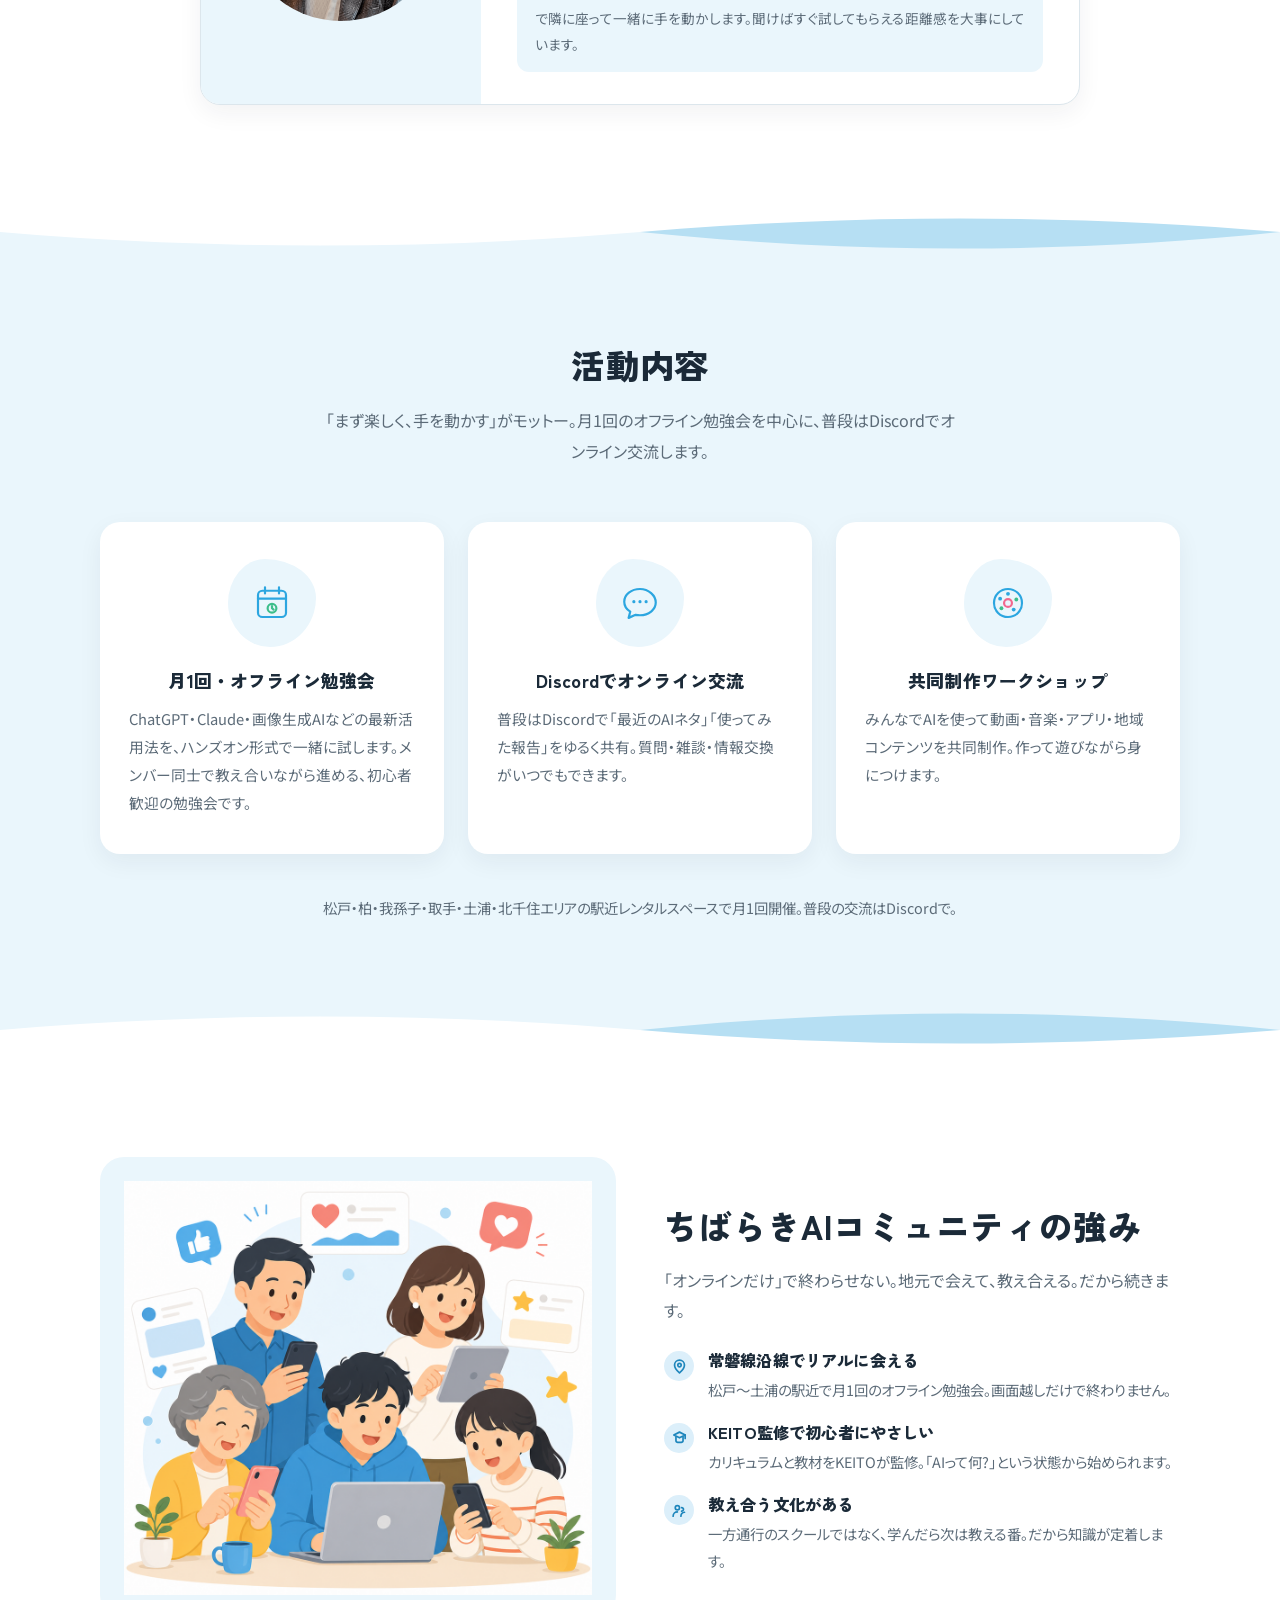
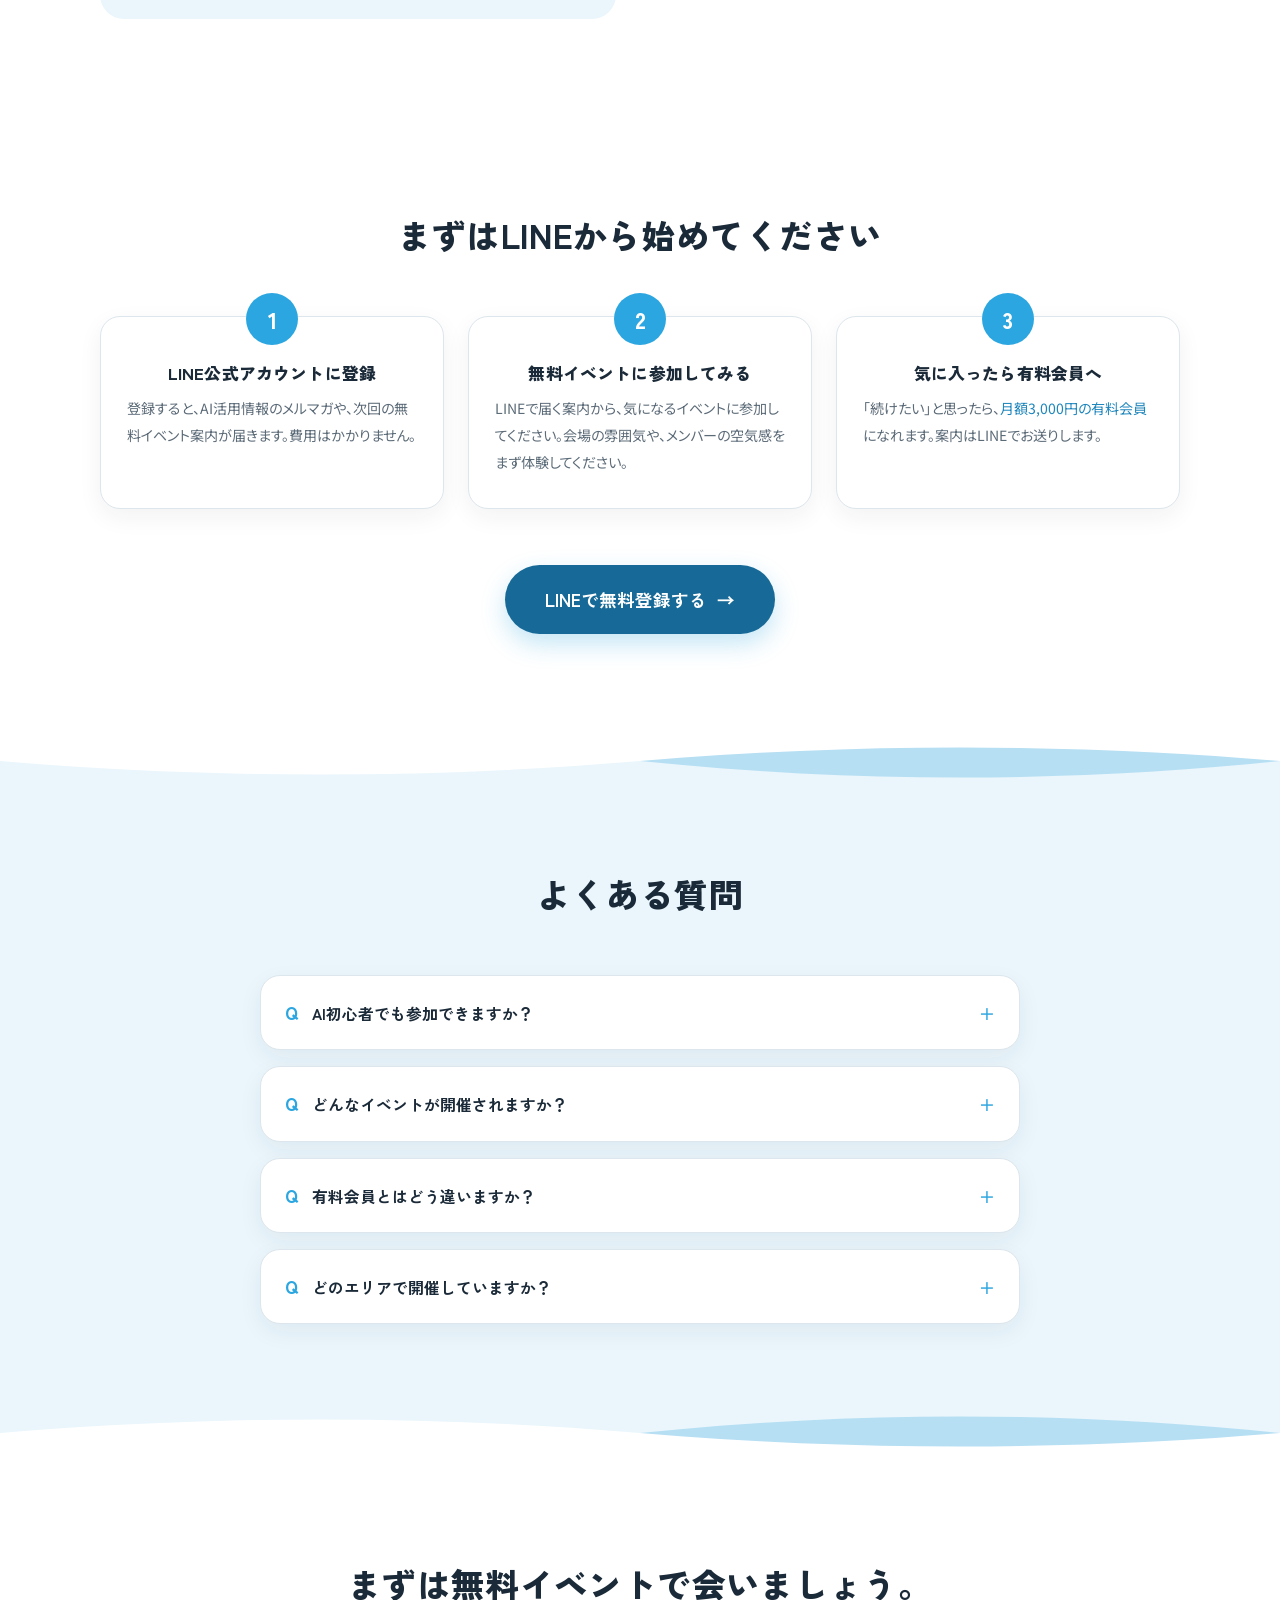
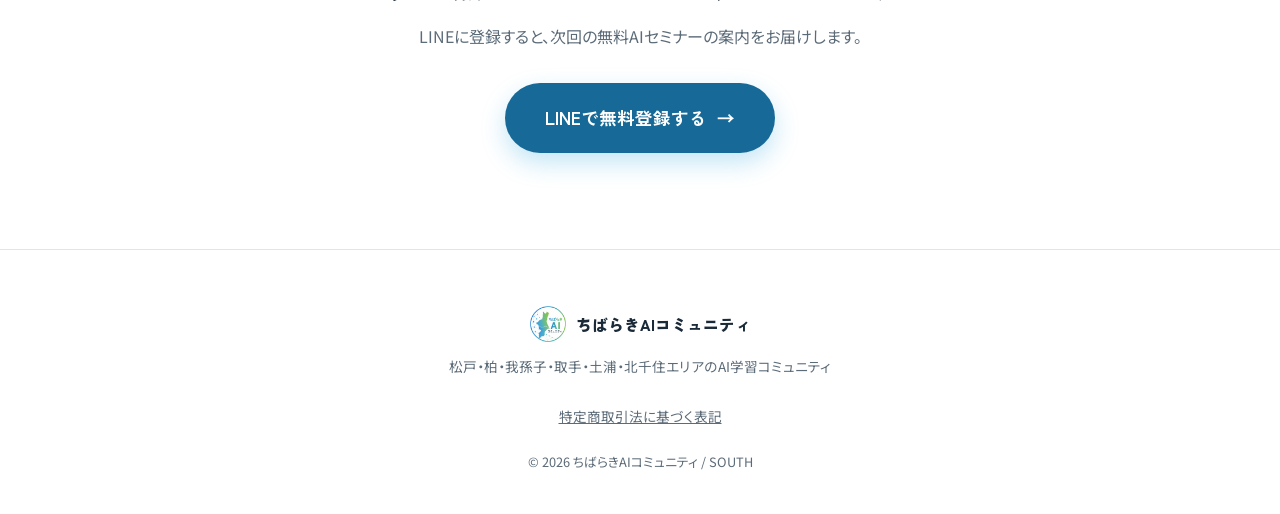
==== commit 407bbb33: "wave: continuous right-to-left flow (seamless loop) instead of oscillation - rebuild wave paths as p" ====
--- a/index.html
+++ b/index.html
@@ -133,7 +133,7 @@
   <!-- コンセプト -->
   <section class="section sec-sky has-curve-top has-curve-bottom" id="concept">
     <div class="curve curve-top" aria-hidden="true">
-      <svg class="wave-back" viewBox="0 0 1440 64" preserveAspectRatio="none"><path d="M0,0 L1440,0 L1440,34 C1200,8 960,4 720,30 C480,56 240,62 0,22 Z" fill="#B6DFF3"/></svg><svg class="wave-front" viewBox="0 0 1440 64" preserveAspectRatio="none"><path d="M0,0 L1440,0 L1440,10 C1200,58 960,64 720,44 C480,24 240,14 0,48 Z" fill="#FFFFFF"/></svg>
+      <svg class="wave-back" viewBox="0 0 2880 64" preserveAspectRatio="none"><path d="M0,0 L2880,0 L2880,32 C2640,54 2400,54 2160,32 C1920,10 1680,10 1440,32 C1200,54 960,54 720,32 C480,10 240,10 0,32 Z" fill="#B6DFF3"/></svg><svg class="wave-front" viewBox="0 0 2880 64" preserveAspectRatio="none"><path d="M0,0 L2880,0 L2880,32 C2640,14 2400,14 2160,32 C1920,50 1680,50 1440,32 C1200,14 960,14 720,32 C480,50 240,50 0,32 Z" fill="#FFFFFF"/></svg>
     </div>
     <div class="section-inner">
       <h2 class="section-title reveal">スクールではなく、コミュニティです</h2>
@@ -179,7 +179,7 @@
       </div>
     </div>
     <div class="curve curve-bottom" aria-hidden="true">
-      <svg class="wave-back" viewBox="0 0 1440 64" preserveAspectRatio="none"><path d="M0,64 L1440,64 L1440,30 C1200,58 960,62 720,36 C480,10 240,4 0,44 Z" fill="#B6DFF3"/></svg><svg class="wave-front" viewBox="0 0 1440 64" preserveAspectRatio="none"><path d="M0,64 L1440,64 L1440,54 C1200,6 960,0 720,20 C480,40 240,50 0,16 Z" fill="#FFFFFF"/></svg>
+      <svg class="wave-back" viewBox="0 0 2880 64" preserveAspectRatio="none"><path d="M0,64 L2880,64 L2880,32 C2640,10 2400,10 2160,32 C1920,54 1680,54 1440,32 C1200,10 960,10 720,32 C480,54 240,54 0,32 Z" fill="#B6DFF3"/></svg><svg class="wave-front" viewBox="0 0 2880 64" preserveAspectRatio="none"><path d="M0,64 L2880,64 L2880,32 C2640,50 2400,50 2160,32 C1920,14 1680,14 1440,32 C1200,50 960,50 720,32 C480,14 240,14 0,32 Z" fill="#FFFFFF"/></svg>
     </div>
   </section>
 
@@ -204,7 +204,7 @@
   <!-- 活動内容 -->
   <section class="section sec-sky has-curve-top has-curve-bottom" id="activities">
     <div class="curve curve-top" aria-hidden="true">
-      <svg class="wave-back" viewBox="0 0 1440 64" preserveAspectRatio="none"><path d="M0,0 L1440,0 L1440,34 C1200,8 960,4 720,30 C480,56 240,62 0,22 Z" fill="#B6DFF3"/></svg><svg class="wave-front" viewBox="0 0 1440 64" preserveAspectRatio="none"><path d="M0,0 L1440,0 L1440,10 C1200,58 960,64 720,44 C480,24 240,14 0,48 Z" fill="#FFFFFF"/></svg>
+      <svg class="wave-back" viewBox="0 0 2880 64" preserveAspectRatio="none"><path d="M0,0 L2880,0 L2880,32 C2640,54 2400,54 2160,32 C1920,10 1680,10 1440,32 C1200,54 960,54 720,32 C480,10 240,10 0,32 Z" fill="#B6DFF3"/></svg><svg class="wave-front" viewBox="0 0 2880 64" preserveAspectRatio="none"><path d="M0,0 L2880,0 L2880,32 C2640,14 2400,14 2160,32 C1920,50 1680,50 1440,32 C1200,14 960,14 720,32 C480,50 240,50 0,32 Z" fill="#FFFFFF"/></svg>
     </div>
     <div class="section-inner">
       <h2 class="section-title reveal">活動内容</h2>
@@ -254,7 +254,7 @@
       <p class="grid-note reveal">松戸・柏・我孫子・取手・土浦・北千住エリアの駅近レンタルスペースで月1回開催。普段の交流はDiscordで。</p>
     </div>
     <div class="curve curve-bottom" aria-hidden="true">
-      <svg class="wave-back" viewBox="0 0 1440 64" preserveAspectRatio="none"><path d="M0,64 L1440,64 L1440,30 C1200,58 960,62 720,36 C480,10 240,4 0,44 Z" fill="#B6DFF3"/></svg><svg class="wave-front" viewBox="0 0 1440 64" preserveAspectRatio="none"><path d="M0,64 L1440,64 L1440,54 C1200,6 960,0 720,20 C480,40 240,50 0,16 Z" fill="#FFFFFF"/></svg>
+      <svg class="wave-back" viewBox="0 0 2880 64" preserveAspectRatio="none"><path d="M0,64 L2880,64 L2880,32 C2640,10 2400,10 2160,32 C1920,54 1680,54 1440,32 C1200,10 960,10 720,32 C480,54 240,54 0,32 Z" fill="#B6DFF3"/></svg><svg class="wave-front" viewBox="0 0 2880 64" preserveAspectRatio="none"><path d="M0,64 L2880,64 L2880,32 C2640,50 2400,50 2160,32 C1920,14 1680,14 1440,32 C1200,50 960,50 720,32 C480,14 240,14 0,32 Z" fill="#FFFFFF"/></svg>
     </div>
   </section>
 
@@ -332,7 +332,7 @@
   <!-- FAQ -->
   <section class="section sec-sky has-curve-top has-curve-bottom" id="faq">
     <div class="curve curve-top" aria-hidden="true">
-      <svg class="wave-back" viewBox="0 0 1440 64" preserveAspectRatio="none"><path d="M0,0 L1440,0 L1440,34 C1200,8 960,4 720,30 C480,56 240,62 0,22 Z" fill="#B6DFF3"/></svg><svg class="wave-front" viewBox="0 0 1440 64" preserveAspectRatio="none"><path d="M0,0 L1440,0 L1440,10 C1200,58 960,64 720,44 C480,24 240,14 0,48 Z" fill="#FFFFFF"/></svg>
+      <svg class="wave-back" viewBox="0 0 2880 64" preserveAspectRatio="none"><path d="M0,0 L2880,0 L2880,32 C2640,54 2400,54 2160,32 C1920,10 1680,10 1440,32 C1200,54 960,54 720,32 C480,10 240,10 0,32 Z" fill="#B6DFF3"/></svg><svg class="wave-front" viewBox="0 0 2880 64" preserveAspectRatio="none"><path d="M0,0 L2880,0 L2880,32 C2640,14 2400,14 2160,32 C1920,50 1680,50 1440,32 C1200,14 960,14 720,32 C480,50 240,50 0,32 Z" fill="#FFFFFF"/></svg>
     </div>
     <div class="section-inner">
       <h2 class="section-title reveal">よくある質問</h2>
@@ -356,7 +356,7 @@
       </div>
     </div>
     <div class="curve curve-bottom" aria-hidden="true">
-      <svg class="wave-back" viewBox="0 0 1440 64" preserveAspectRatio="none"><path d="M0,64 L1440,64 L1440,30 C1200,58 960,62 720,36 C480,10 240,4 0,44 Z" fill="#B6DFF3"/></svg><svg class="wave-front" viewBox="0 0 1440 64" preserveAspectRatio="none"><path d="M0,64 L1440,64 L1440,54 C1200,6 960,0 720,20 C480,40 240,50 0,16 Z" fill="#FFFFFF"/></svg>
+      <svg class="wave-back" viewBox="0 0 2880 64" preserveAspectRatio="none"><path d="M0,64 L2880,64 L2880,32 C2640,10 2400,10 2160,32 C1920,54 1680,54 1440,32 C1200,10 960,10 720,32 C480,54 240,54 0,32 Z" fill="#B6DFF3"/></svg><svg class="wave-front" viewBox="0 0 2880 64" preserveAspectRatio="none"><path d="M0,64 L2880,64 L2880,32 C2640,50 2400,50 2160,32 C1920,14 1680,14 1440,32 C1200,50 960,50 720,32 C480,14 240,14 0,32 Z" fill="#FFFFFF"/></svg>
     </div>
   </section>
 
--- a/style.css
+++ b/style.css
@@ -698,7 +698,7 @@
 @media (prefers-reduced-motion: reduce) {
   html { scroll-behavior: auto; }
   .hero-blob { animation: none; }
-  .curve svg { animation: none; width: 100%; margin-left: 0; }
+  .curve svg { animation: none; width: 200%; margin-left: 0; transform: translateX(0); }
   .hero-particles .p { animation: none; }
   .reveal { opacity: 1; transform: none; transition: none; }
   .btn, .faq-toggle { transition: none; }
@@ -862,25 +862,21 @@
 }
 .hero-inner { position: relative; z-index: 1; }
 
-/* 修正2: 波（全セクション区切り）を流れるように動かす */
-@keyframes wave-drift {
-  0%, 100% { transform: translateX(0) scaleY(1); }
-  50%      { transform: translateX(-12%) scaleY(1.18); }
+/* 修正2: 波（全セクション区切り）を右→左へ永遠に流し続ける。
+   SVGは同一波形を2周期ぶん(2880幅)並べ、-50%移動でシームレスループ。*/
+@keyframes wave-flow {
+  0%   { transform: translateX(0); }
+  100% { transform: translateX(-50%); }
 }
 .curve svg {
-  width: 134%;
-  margin-left: -17%;
-  animation: wave-drift 4s ease-in-out infinite;
-  transform-origin: bottom center;
+  width: 200%;
+  margin-left: 0;
+  animation: wave-flow 4s linear infinite;
   will-change: transform;
 }
-/* 前面（白）と背面（薄い青）で速度・向きをずらし、重なりの動きを見せる */
+/* 前面（白）と背面（薄い青）は同方向・速度差だけつけて2層感を出す */
 .curve .wave-front { animation-duration: 4s; }
-.curve .wave-back  { animation-duration: 6s; animation-direction: reverse; }
-.curve-top svg { transform-origin: top center; }
-.curve-bottom svg { transform-origin: bottom center; }
-.curve-bottom .wave-front { animation-direction: reverse; }
-.curve-bottom .wave-back  { animation-direction: normal; }
+.curve .wave-back  { animation-duration: 6s; }
 
 /* 修正1: スマホでコンセプト3カードを横並び（アイコン左・テキスト右）*/
 @media (max-width: 640px) {
